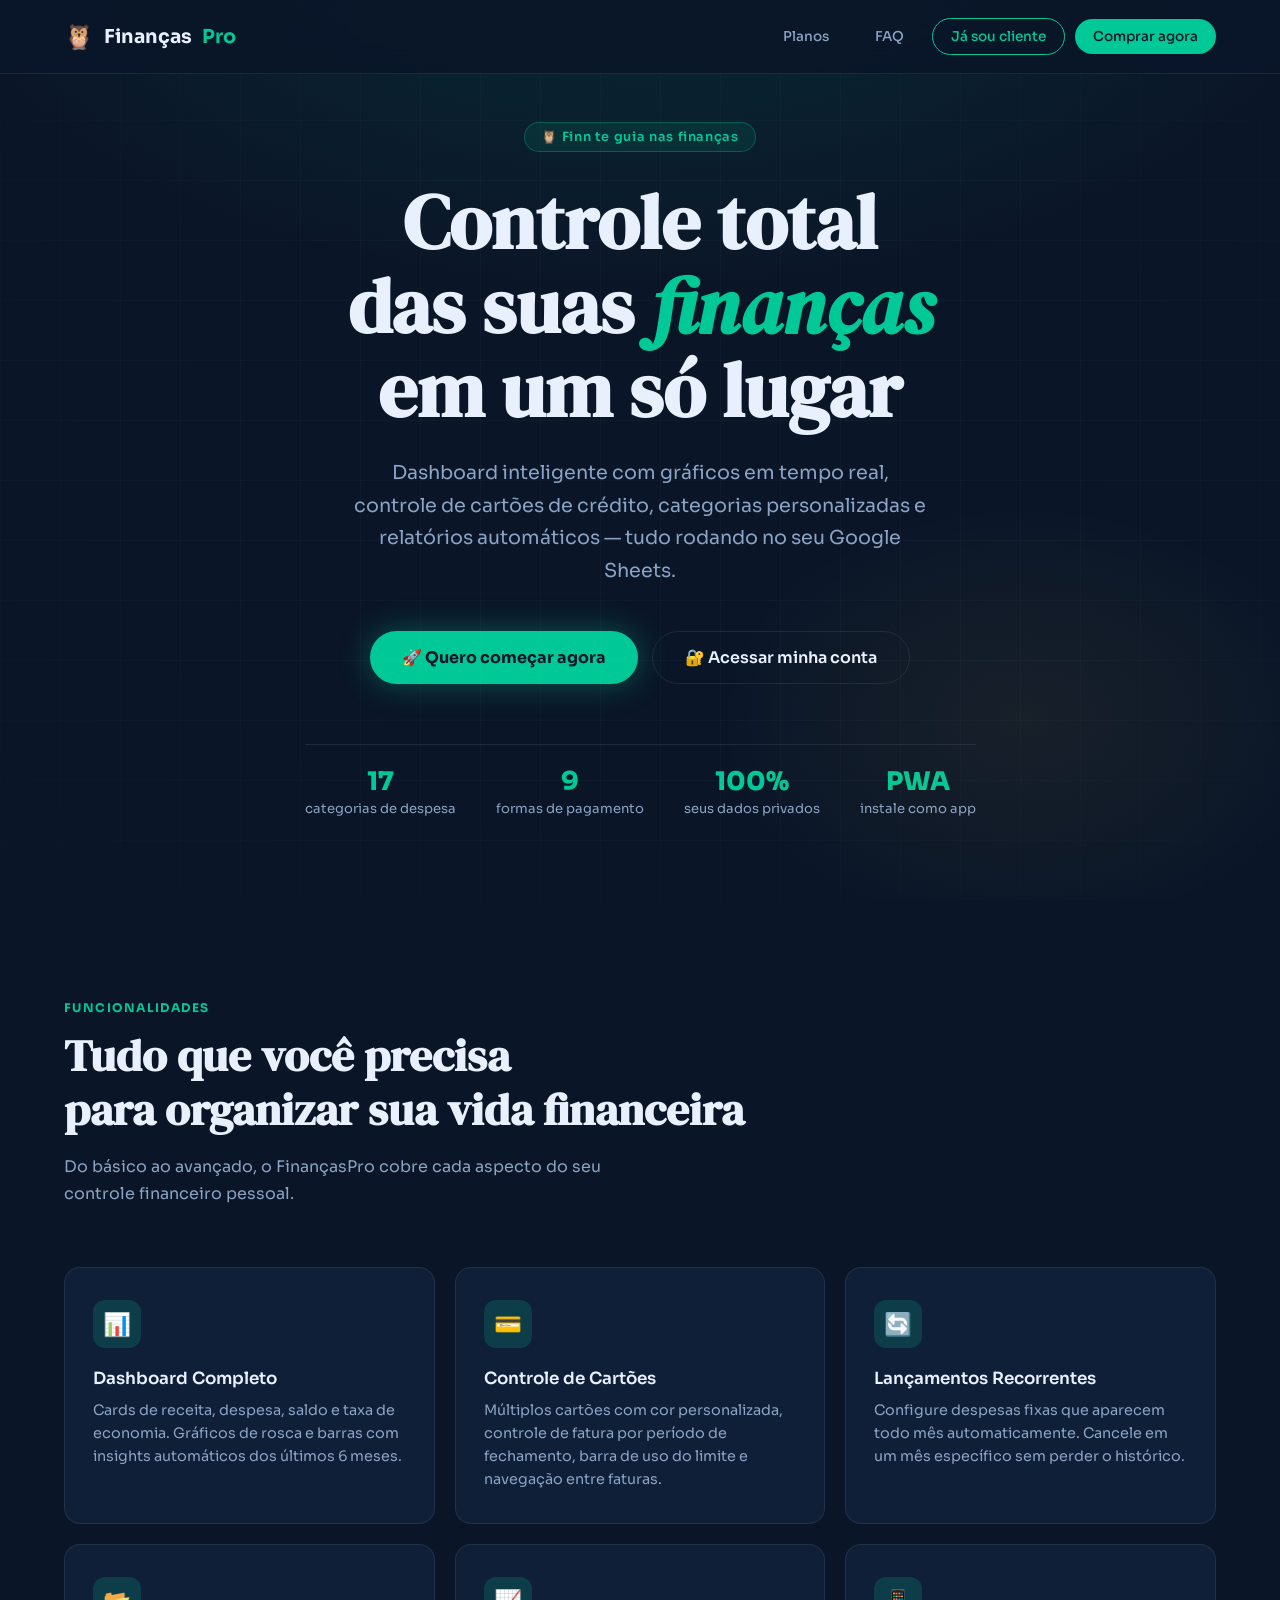
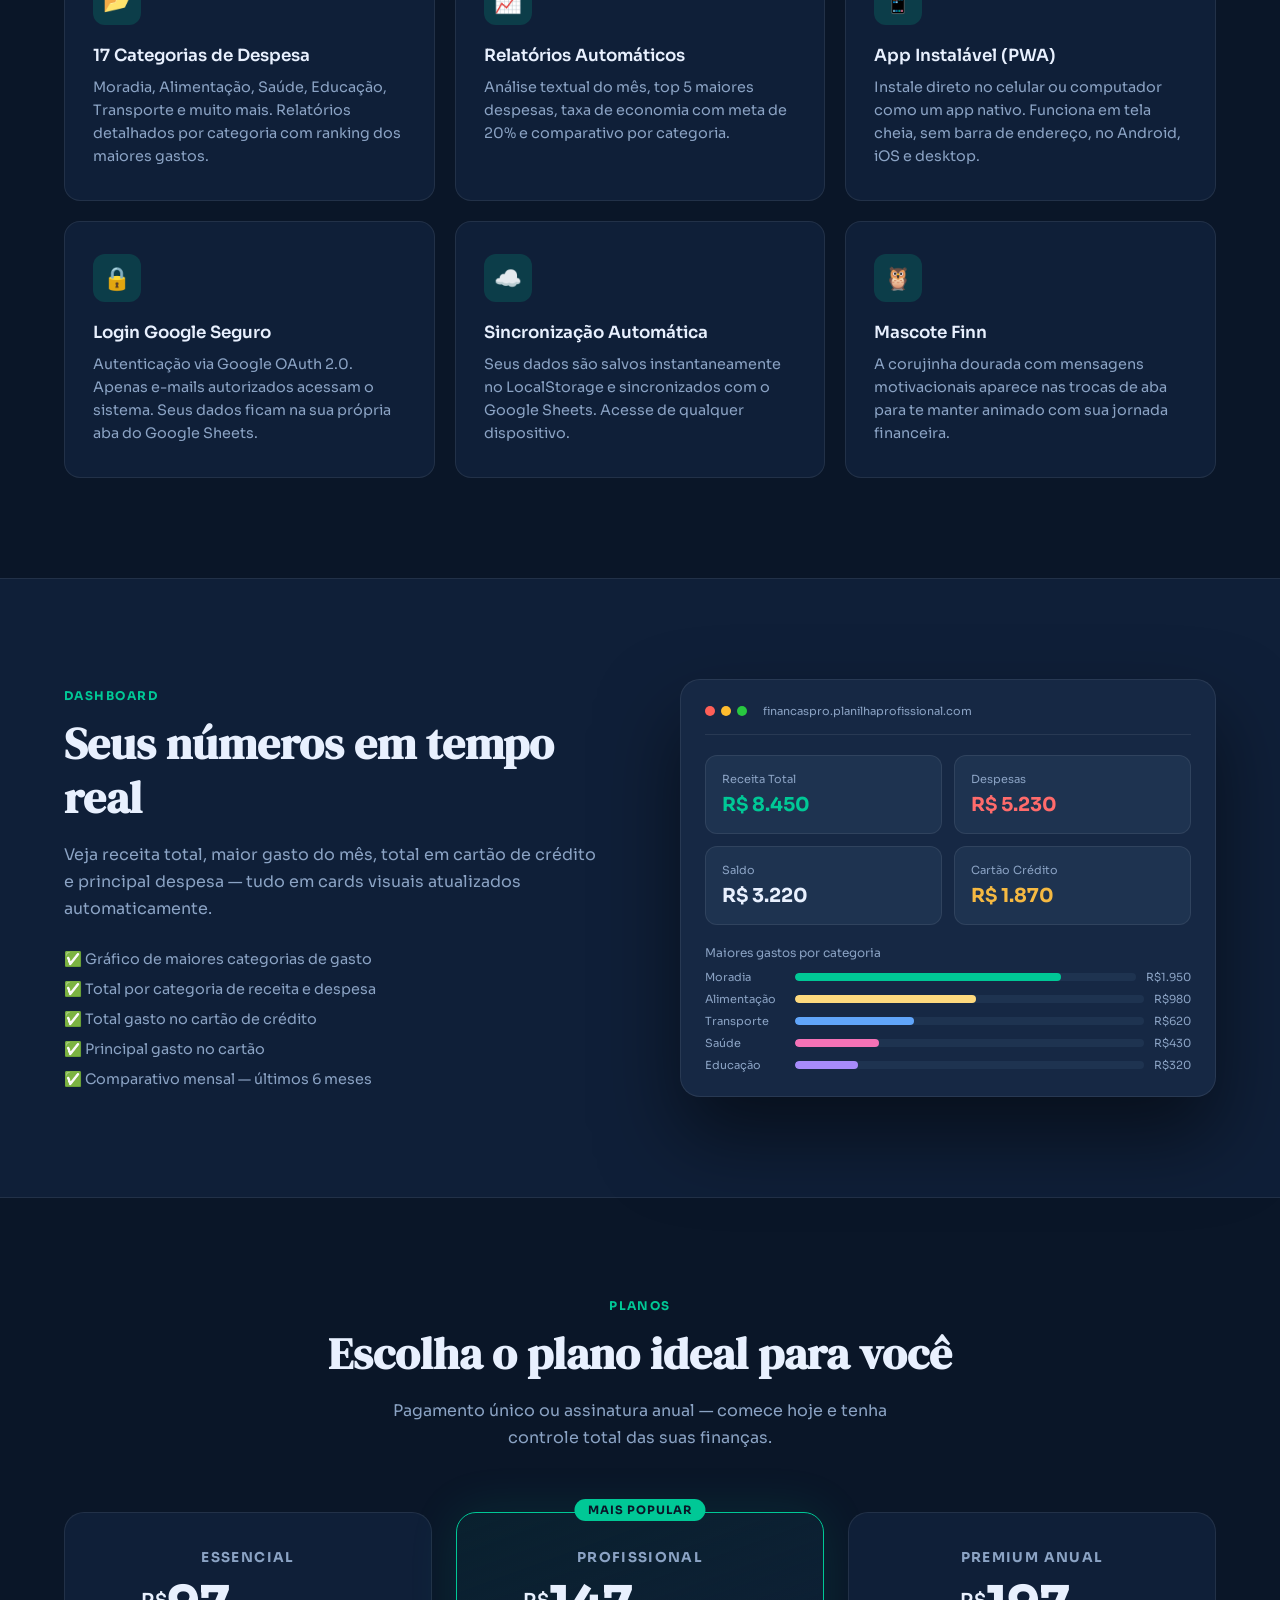
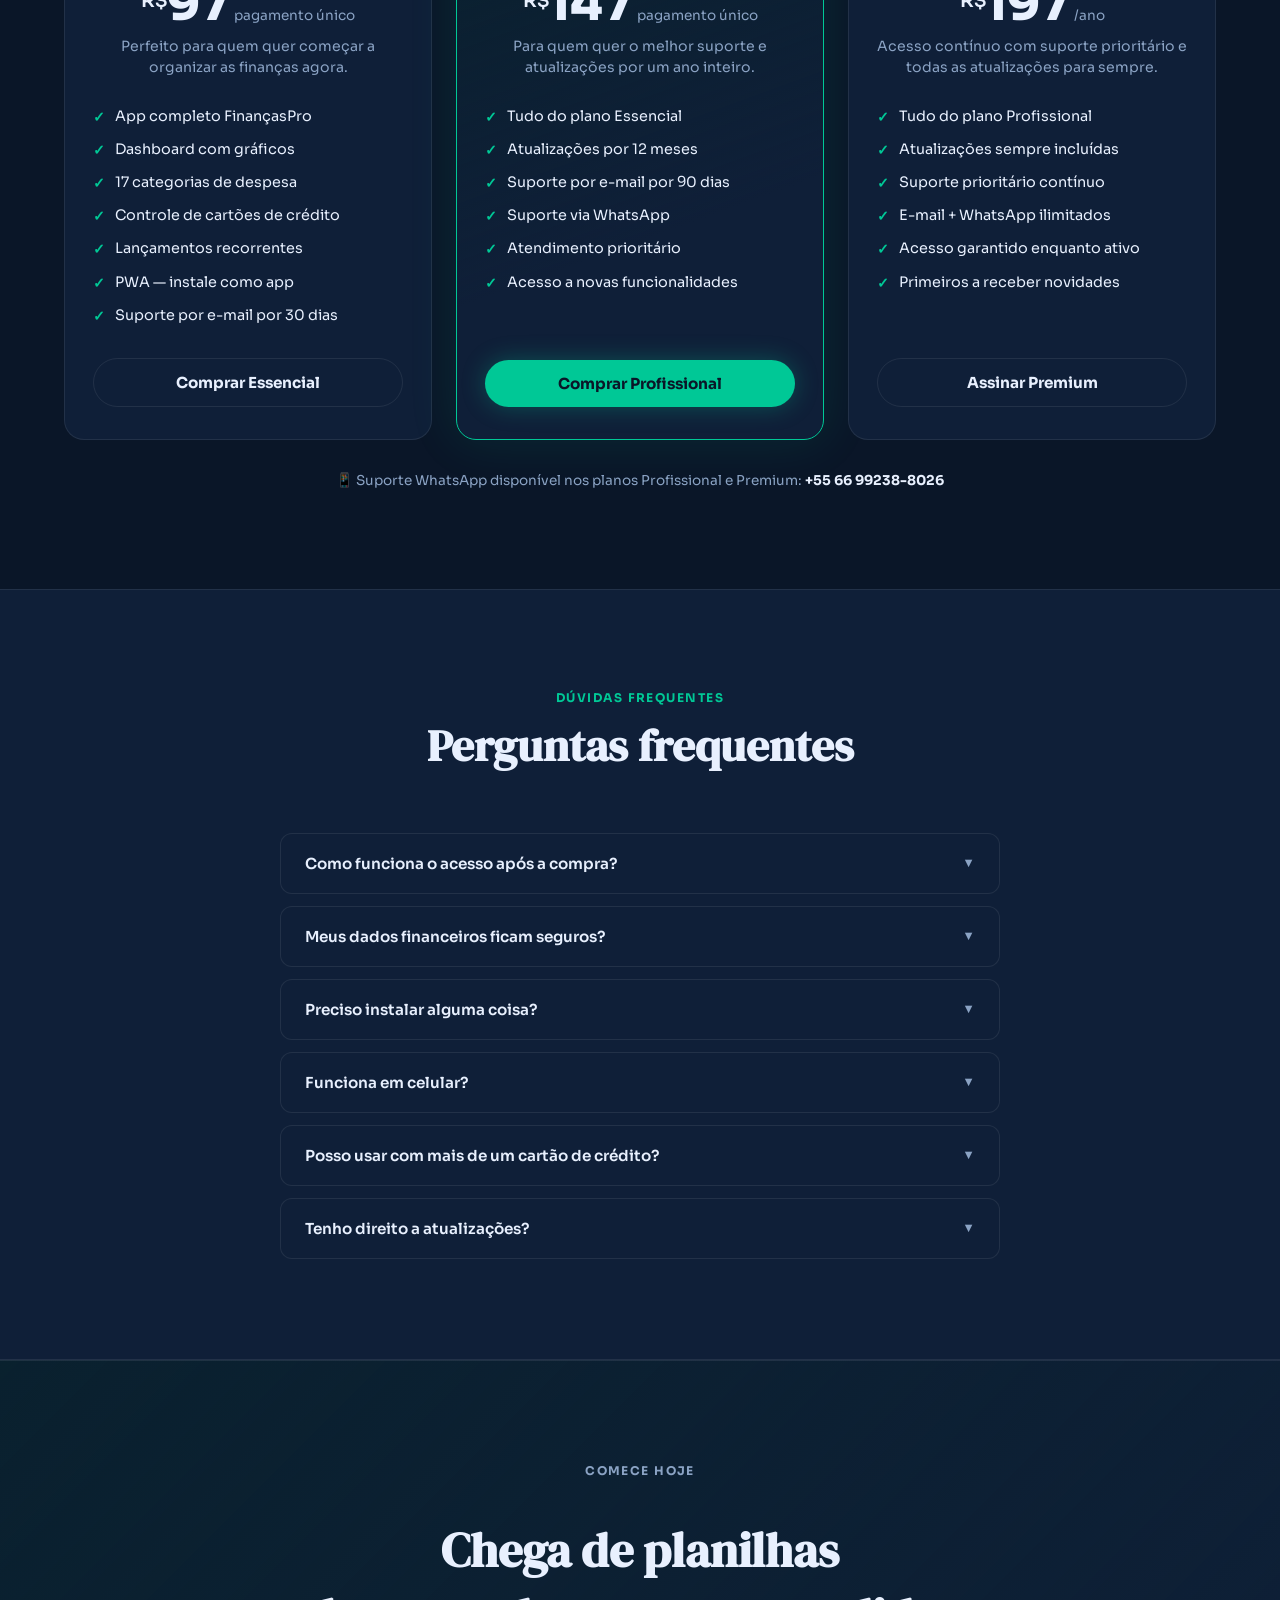
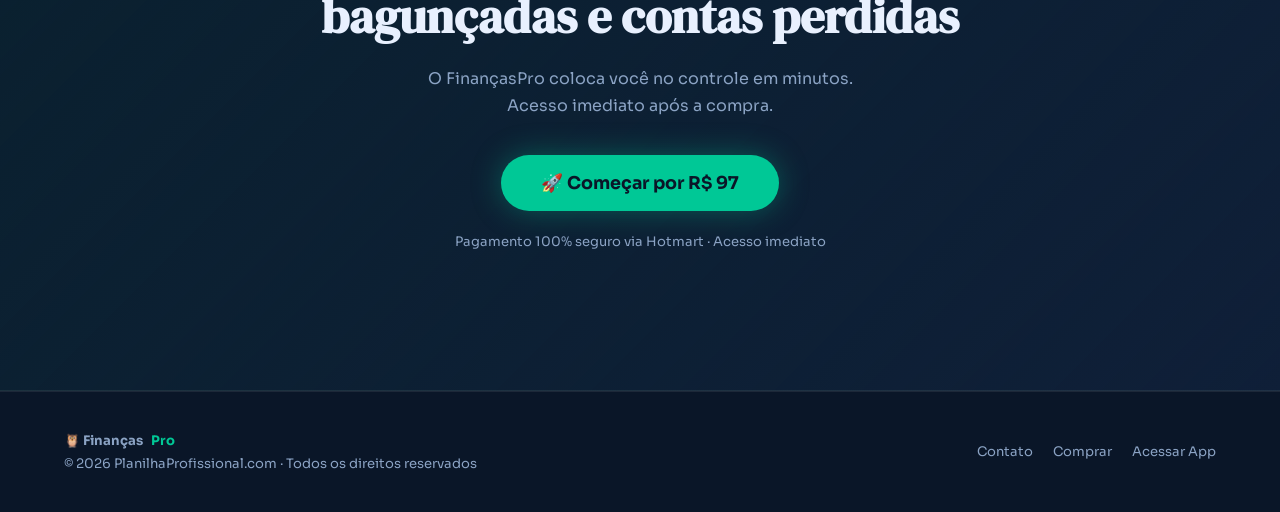
==== index.html @ 2b736cb7 "Add files via upload" ====
<!DOCTYPE html>
<html lang="pt-BR">
<head>
  <meta charset="UTF-8" />
  <meta name="viewport" content="width=device-width, initial-scale=1.0" />
  <title>FinançasPro — Controle Financeiro Inteligente</title>
  <meta name="description" content="Gerencie suas finanças com inteligência. Dashboard completo, gráficos, controle de cartões e relatórios automáticos." />
  <link rel="preconnect" href="https://fonts.googleapis.com" />
  <link href="https://fonts.googleapis.com/css2?family=Sora:wght@300;400;500;600;700;800&family=DM+Serif+Display:ital@0;1&display=swap" rel="stylesheet" />
  <style>
    *, *::before, *::after { box-sizing: border-box; margin: 0; padding: 0; }

    :root {
      --emerald: #00C896;
      --emerald-dark: #00A87E;
      --emerald-glow: rgba(0,200,150,0.18);
      --gold: #F5B942;
      --gold-light: #FDD97E;
      --navy: #0A1628;
      --navy2: #0F1F38;
      --navy3: #162844;
      --slate: #1E3350;
      --text: #E8F0FE;
      --text-muted: #8BA3C4;
      --border: rgba(255,255,255,0.08);
      --radius: 16px;
    }

    html { scroll-behavior: smooth; }

    body {
      font-family: 'Sora', sans-serif;
      background: var(--navy);
      color: var(--text);
      overflow-x: hidden;
    }

    /* ── NAV ── */
    nav {
      position: fixed; top: 0; left: 0; right: 0; z-index: 100;
      display: flex; align-items: center; justify-content: space-between;
      padding: 18px 5%;
      background: rgba(10,22,40,0.85);
      backdrop-filter: blur(12px);
      border-bottom: 1px solid var(--border);
    }
    .nav-logo {
      display: flex; align-items: center; gap: 10px;
      font-weight: 700; font-size: 1.2rem; color: var(--text);
      text-decoration: none;
    }
    .nav-logo .owl { font-size: 1.5rem; }
    .nav-logo span { color: var(--emerald); }
    .nav-links { display: flex; gap: 10px; align-items: center; }
    .nav-links a {
      padding: 9px 18px; border-radius: 50px;
      font-size: 0.85rem; font-weight: 500; text-decoration: none;
      transition: all .2s;
    }
    .nav-link-ghost { color: var(--text-muted); }
    .nav-link-ghost:hover { color: var(--text); }
    .nav-link-outline {
      color: var(--emerald);
      border: 1.5px solid var(--emerald);
    }
    .nav-link-outline:hover { background: var(--emerald-glow); }
    .nav-link-fill {
      background: var(--emerald); color: var(--navy);
      font-weight: 700;
    }
    .nav-link-fill:hover { background: var(--emerald-dark); }

    /* ── HERO ── */
    .hero {
      min-height: 100vh;
      display: flex; flex-direction: column; align-items: center; justify-content: center;
      text-align: center;
      padding: 120px 5% 80px;
      position: relative;
      overflow: hidden;
    }

    .hero-bg {
      position: absolute; inset: 0; pointer-events: none;
      background:
        radial-gradient(ellipse 80% 60% at 50% -10%, rgba(0,200,150,0.12) 0%, transparent 70%),
        radial-gradient(ellipse 40% 40% at 80% 80%, rgba(245,185,66,0.06) 0%, transparent 60%);
    }
    .hero-grid {
      position: absolute; inset: 0; pointer-events: none;
      background-image:
        linear-gradient(rgba(255,255,255,0.025) 1px, transparent 1px),
        linear-gradient(90deg, rgba(255,255,255,0.025) 1px, transparent 1px);
      background-size: 60px 60px;
      mask-image: radial-gradient(ellipse 80% 80% at 50% 50%, black 40%, transparent 100%);
    }

    .hero-badge {
      display: inline-flex; align-items: center; gap: 8px;
      background: rgba(0,200,150,0.1); border: 1px solid rgba(0,200,150,0.3);
      color: var(--emerald); border-radius: 50px;
      padding: 6px 16px; font-size: 0.8rem; font-weight: 600;
      margin-bottom: 28px; letter-spacing: 0.05em;
    }

    .hero h1 {
      font-family: 'DM Serif Display', serif;
      font-size: clamp(2.8rem, 6vw, 5rem);
      line-height: 1.1;
      margin-bottom: 24px;
      position: relative;
    }
    .hero h1 em {
      font-style: italic;
      color: var(--emerald);
    }

    .hero-sub {
      font-size: clamp(1rem, 2vw, 1.2rem);
      color: var(--text-muted);
      max-width: 580px;
      line-height: 1.7;
      margin: 0 auto 44px;
    }

    .hero-ctas {
      display: flex; gap: 14px; flex-wrap: wrap; justify-content: center;
      margin-bottom: 60px;
    }
    .btn-primary {
      display: inline-flex; align-items: center; gap: 8px;
      background: var(--emerald); color: var(--navy);
      font-weight: 700; font-size: 1rem;
      padding: 15px 32px; border-radius: 50px;
      text-decoration: none;
      box-shadow: 0 0 30px rgba(0,200,150,0.35);
      transition: all .25s;
    }
    .btn-primary:hover { background: var(--emerald-dark); transform: translateY(-2px); box-shadow: 0 0 40px rgba(0,200,150,0.5); }
    .btn-secondary {
      display: inline-flex; align-items: center; gap: 8px;
      background: transparent; color: var(--text);
      font-weight: 600; font-size: 1rem;
      padding: 15px 32px; border-radius: 50px;
      border: 1.5px solid var(--border);
      text-decoration: none;
      transition: all .25s;
    }
    .btn-secondary:hover { border-color: rgba(255,255,255,0.25); background: rgba(255,255,255,0.04); }

    .hero-stats {
      display: flex; gap: 40px; flex-wrap: wrap; justify-content: center;
      padding-top: 20px;
      border-top: 1px solid var(--border);
    }
    .hero-stat { text-align: center; }
    .hero-stat strong { display: block; font-size: 1.6rem; font-weight: 800; color: var(--emerald); }
    .hero-stat span { font-size: 0.82rem; color: var(--text-muted); }

    /* ── FEATURES ── */
    section { padding: 100px 5%; }
    .section-label {
      font-size: 0.75rem; font-weight: 700; letter-spacing: 0.12em;
      color: var(--emerald); text-transform: uppercase;
      margin-bottom: 14px;
    }
    .section-title {
      font-family: 'DM Serif Display', serif;
      font-size: clamp(2rem, 4vw, 2.8rem);
      line-height: 1.2;
      margin-bottom: 16px;
    }
    .section-sub {
      color: var(--text-muted);
      font-size: 1rem; line-height: 1.7;
      max-width: 560px;
    }

    .features-grid {
      display: grid;
      grid-template-columns: repeat(auto-fit, minmax(280px, 1fr));
      gap: 20px;
      margin-top: 60px;
    }
    .feature-card {
      background: var(--navy2);
      border: 1px solid var(--border);
      border-radius: var(--radius);
      padding: 32px 28px;
      transition: border-color .25s, transform .25s;
    }
    .feature-card:hover { border-color: rgba(0,200,150,0.3); transform: translateY(-4px); }
    .feature-icon {
      width: 48px; height: 48px;
      background: var(--emerald-glow);
      border-radius: 12px;
      display: flex; align-items: center; justify-content: center;
      font-size: 1.4rem;
      margin-bottom: 20px;
    }
    .feature-card h3 { font-size: 1.05rem; font-weight: 600; margin-bottom: 10px; }
    .feature-card p { color: var(--text-muted); font-size: 0.9rem; line-height: 1.6; }

    /* ── DASHBOARD MOCKUP ── */
    .mockup-section {
      background: var(--navy2);
      border-top: 1px solid var(--border);
      border-bottom: 1px solid var(--border);
    }
    .mockup-inner {
      display: grid; grid-template-columns: 1fr 1fr; gap: 80px;
      align-items: center;
    }
    @media (max-width: 768px) { .mockup-inner { grid-template-columns: 1fr; } }

    .mockup-screen {
      background: var(--navy3);
      border: 1px solid var(--border);
      border-radius: 20px;
      padding: 24px;
      box-shadow: 0 40px 80px rgba(0,0,0,0.5);
    }
    .mockup-topbar {
      display: flex; align-items: center; gap: 6px;
      margin-bottom: 20px; padding-bottom: 16px;
      border-bottom: 1px solid var(--border);
    }
    .mockup-dot { width: 10px; height: 10px; border-radius: 50%; }
    .mockup-cards {
      display: grid; grid-template-columns: 1fr 1fr; gap: 12px;
      margin-bottom: 20px;
    }
    .mockup-card {
      background: var(--slate);
      border-radius: 12px; padding: 16px;
      border: 1px solid var(--border);
    }
    .mockup-card-label { font-size: 0.7rem; color: var(--text-muted); margin-bottom: 6px; }
    .mockup-card-val { font-size: 1.2rem; font-weight: 700; }
    .mockup-card-val.green { color: var(--emerald); }
    .mockup-card-val.red { color: #FF6B6B; }
    .mockup-card-val.gold { color: var(--gold); }

    .mockup-bar-label { font-size: 0.75rem; color: var(--text-muted); margin-bottom: 10px; }
    .mockup-bars { display: flex; flex-direction: column; gap: 8px; }
    .mockup-bar-row { display: flex; align-items: center; gap: 10px; }
    .mockup-bar-name { font-size: 0.7rem; color: var(--text-muted); width: 80px; flex-shrink: 0; }
    .mockup-bar-track {
      flex: 1; height: 8px;
      background: var(--slate);
      border-radius: 50px; overflow: hidden;
    }
    .mockup-bar-fill { height: 100%; border-radius: 50px; background: var(--emerald); }

    /* ── PLANS ── */
    #planos { text-align: center; }
    #planos .section-sub { margin: 0 auto; }

    .plans-grid {
      display: grid;
      grid-template-columns: repeat(auto-fit, minmax(280px, 1fr));
      gap: 24px;
      margin-top: 60px;
      align-items: stretch;
    }
    .plan-card {
      background: var(--navy2);
      border: 1px solid var(--border);
      border-radius: 20px;
      padding: 36px 28px 32px;
      display: flex; flex-direction: column;
      transition: border-color .25s, transform .25s;
      position: relative;
    }
    .plan-card:hover { transform: translateY(-6px); }
    .plan-card.featured {
      border-color: var(--emerald);
      background: linear-gradient(160deg, rgba(0,200,150,0.06) 0%, var(--navy2) 60%);
      box-shadow: 0 0 50px rgba(0,200,150,0.12);
    }
    .plan-badge {
      position: absolute; top: -14px; left: 50%; transform: translateX(-50%);
      background: var(--emerald); color: var(--navy);
      font-size: 0.72rem; font-weight: 700; letter-spacing: 0.08em;
      padding: 4px 14px; border-radius: 50px; text-transform: uppercase;
    }
    .plan-name { font-size: 0.85rem; font-weight: 700; letter-spacing: 0.1em; text-transform: uppercase; color: var(--text-muted); margin-bottom: 14px; }
    .plan-price { margin-bottom: 8px; }
    .plan-price .currency { font-size: 1.2rem; font-weight: 600; vertical-align: top; margin-top: 8px; display: inline-block; }
    .plan-price .amount { font-size: 3rem; font-weight: 800; line-height: 1; }
    .plan-price .period { font-size: 0.85rem; color: var(--text-muted); }
    .plan-desc { color: var(--text-muted); font-size: 0.88rem; margin-bottom: 28px; line-height: 1.5; }
    .plan-features { list-style: none; flex: 1; margin-bottom: 32px; display: flex; flex-direction: column; gap: 12px; }
    .plan-features li { display: flex; align-items: flex-start; gap: 10px; font-size: 0.9rem; line-height: 1.4; }
    .plan-features li::before { content: "✓"; color: var(--emerald); font-weight: 700; flex-shrink: 0; margin-top: 1px; }
    .plan-cta {
      display: block; text-align: center;
      padding: 14px 24px; border-radius: 50px;
      font-weight: 700; font-size: 0.95rem;
      text-decoration: none; transition: all .25s;
    }
    .plan-cta-outline {
      border: 1.5px solid var(--border);
      color: var(--text);
    }
    .plan-cta-outline:hover { border-color: var(--emerald); color: var(--emerald); }
    .plan-cta-fill {
      background: var(--emerald); color: var(--navy);
      box-shadow: 0 0 24px rgba(0,200,150,0.3);
    }
    .plan-cta-fill:hover { background: var(--emerald-dark); transform: translateY(-1px); }

    /* ── FAQ ── */
    .faq-list { max-width: 720px; margin: 60px auto 0; display: flex; flex-direction: column; gap: 12px; }
    .faq-item {
      background: var(--navy2); border: 1px solid var(--border);
      border-radius: 12px; overflow: hidden;
    }
    .faq-q {
      width: 100%; background: none; border: none; color: var(--text);
      font-family: 'Sora', sans-serif; font-size: 0.95rem; font-weight: 600;
      text-align: left; padding: 20px 24px;
      display: flex; justify-content: space-between; align-items: center;
      cursor: pointer; transition: color .2s;
    }
    .faq-q:hover { color: var(--emerald); }
    .faq-q .arrow { transition: transform .25s; font-size: 0.8rem; color: var(--text-muted); }
    .faq-item.open .faq-q .arrow { transform: rotate(180deg); }
    .faq-a {
      max-height: 0; overflow: hidden;
      transition: max-height .3s ease, padding .3s ease;
      color: var(--text-muted); font-size: 0.9rem; line-height: 1.7;
    }
    .faq-item.open .faq-a { max-height: 200px; padding: 0 24px 20px; }

    /* ── CTA FINAL ── */
    .final-cta {
      text-align: center;
      background: linear-gradient(135deg, rgba(0,200,150,0.06) 0%, var(--navy2) 100%);
      border-top: 1px solid var(--border);
      border-bottom: 1px solid var(--border);
    }
    .final-cta h2 {
      font-family: 'DM Serif Display', serif;
      font-size: clamp(2rem, 4vw, 3rem);
      margin-bottom: 16px;
    }
    .final-cta p { color: var(--text-muted); max-width: 480px; margin: 0 auto 36px; line-height: 1.7; }

    /* ── FOOTER ── */
    footer {
      padding: 40px 5%;
      border-top: 1px solid var(--border);
      display: flex; flex-wrap: wrap; gap: 20px;
      align-items: center; justify-content: space-between;
      color: var(--text-muted); font-size: 0.82rem;
    }
    footer a { color: var(--text-muted); text-decoration: none; }
    footer a:hover { color: var(--emerald); }

    /* ── RESPONSIVE ── */
    @media (max-width: 640px) {
      nav { padding: 14px 4%; }
      .nav-links a { padding: 8px 12px; font-size: 0.8rem; }
    }
  </style>
</head>
<body>

<!-- NAV -->
<nav>
  <a class="nav-logo" href="#">
    <span class="owl">🦉</span>
    Finanças<span>Pro</span>
  </a>
  <div class="nav-links">
    <a href="#planos" class="nav-link-ghost">Planos</a>
    <a href="#faq" class="nav-link-ghost">FAQ</a>
    <a href="app.html" class="nav-link-outline">Já sou cliente</a>
    <a href="https://go.hotmart.com/W105603611X" target="_blank" class="nav-link-fill">Comprar agora</a>
  </div>
</nav>

<!-- HERO -->
<section class="hero">
  <div class="hero-bg"></div>
  <div class="hero-grid"></div>

  <div class="hero-badge">🦉 Finn te guia nas finanças</div>

  <h1>
    Controle total<br/>
    das suas <em>finanças</em><br/>
    em um só lugar
  </h1>

  <p class="hero-sub">
    Dashboard inteligente com gráficos em tempo real, controle de cartões de crédito, categorias personalizadas e relatórios automáticos — tudo rodando no seu Google Sheets.
  </p>

  <div class="hero-ctas">
    <a href="https://go.hotmart.com/W105603611X" target="_blank" class="btn-primary">
      🚀 Quero começar agora
    </a>
    <a href="app.html" class="btn-secondary">
      🔐 Acessar minha conta
    </a>
  </div>

  <div class="hero-stats">
    <div class="hero-stat">
      <strong>17</strong>
      <span>categorias de despesa</span>
    </div>
    <div class="hero-stat">
      <strong>9</strong>
      <span>formas de pagamento</span>
    </div>
    <div class="hero-stat">
      <strong>100%</strong>
      <span>seus dados privados</span>
    </div>
    <div class="hero-stat">
      <strong>PWA</strong>
      <span>instale como app</span>
    </div>
  </div>
</section>

<!-- FEATURES -->
<section id="funcionalidades">
  <p class="section-label">Funcionalidades</p>
  <h2 class="section-title">Tudo que você precisa<br/>para organizar sua vida financeira</h2>
  <p class="section-sub">Do básico ao avançado, o FinançasPro cobre cada aspecto do seu controle financeiro pessoal.</p>

  <div class="features-grid">
    <div class="feature-card">
      <div class="feature-icon">📊</div>
      <h3>Dashboard Completo</h3>
      <p>Cards de receita, despesa, saldo e taxa de economia. Gráficos de rosca e barras com insights automáticos dos últimos 6 meses.</p>
    </div>
    <div class="feature-card">
      <div class="feature-icon">💳</div>
      <h3>Controle de Cartões</h3>
      <p>Múltiplos cartões com cor personalizada, controle de fatura por período de fechamento, barra de uso do limite e navegação entre faturas.</p>
    </div>
    <div class="feature-card">
      <div class="feature-icon">🔄</div>
      <h3>Lançamentos Recorrentes</h3>
      <p>Configure despesas fixas que aparecem todo mês automaticamente. Cancele em um mês específico sem perder o histórico.</p>
    </div>
    <div class="feature-card">
      <div class="feature-icon">📂</div>
      <h3>17 Categorias de Despesa</h3>
      <p>Moradia, Alimentação, Saúde, Educação, Transporte e muito mais. Relatórios detalhados por categoria com ranking dos maiores gastos.</p>
    </div>
    <div class="feature-card">
      <div class="feature-icon">📈</div>
      <h3>Relatórios Automáticos</h3>
      <p>Análise textual do mês, top 5 maiores despesas, taxa de economia com meta de 20% e comparativo por categoria.</p>
    </div>
    <div class="feature-card">
      <div class="feature-icon">📱</div>
      <h3>App Instalável (PWA)</h3>
      <p>Instale direto no celular ou computador como um app nativo. Funciona em tela cheia, sem barra de endereço, no Android, iOS e desktop.</p>
    </div>
    <div class="feature-card">
      <div class="feature-icon">🔒</div>
      <h3>Login Google Seguro</h3>
      <p>Autenticação via Google OAuth 2.0. Apenas e-mails autorizados acessam o sistema. Seus dados ficam na sua própria aba do Google Sheets.</p>
    </div>
    <div class="feature-card">
      <div class="feature-icon">☁️</div>
      <h3>Sincronização Automática</h3>
      <p>Seus dados são salvos instantaneamente no LocalStorage e sincronizados com o Google Sheets. Acesse de qualquer dispositivo.</p>
    </div>
    <div class="feature-card">
      <div class="feature-icon">🦉</div>
      <h3>Mascote Finn</h3>
      <p>A corujinha dourada com mensagens motivacionais aparece nas trocas de aba para te manter animado com sua jornada financeira.</p>
    </div>
  </div>
</section>

<!-- MOCKUP DASHBOARD -->
<section class="mockup-section">
  <div class="mockup-inner">
    <div>
      <p class="section-label">Dashboard</p>
      <h2 class="section-title">Seus números em tempo real</h2>
      <p class="section-sub" style="margin-bottom:28px;">Veja receita total, maior gasto do mês, total em cartão de crédito e principal despesa — tudo em cards visuais atualizados automaticamente.</p>
      <ul style="list-style:none;display:flex;flex-direction:column;gap:12px;color:var(--text-muted);font-size:0.9rem;">
        <li>✅ Gráfico de maiores categorias de gasto</li>
        <li>✅ Total por categoria de receita e despesa</li>
        <li>✅ Total gasto no cartão de crédito</li>
        <li>✅ Principal gasto no cartão</li>
        <li>✅ Comparativo mensal — últimos 6 meses</li>
      </ul>
    </div>
    <div class="mockup-screen">
      <div class="mockup-topbar">
        <div class="mockup-dot" style="background:#FF5F57;"></div>
        <div class="mockup-dot" style="background:#FEBC2E;"></div>
        <div class="mockup-dot" style="background:#28C840;"></div>
        <span style="margin-left:10px;font-size:0.7rem;color:var(--text-muted);">financaspro.planilhaprofissional.com</span>
      </div>
      <div class="mockup-cards">
        <div class="mockup-card">
          <div class="mockup-card-label">Receita Total</div>
          <div class="mockup-card-val green">R$ 8.450</div>
        </div>
        <div class="mockup-card">
          <div class="mockup-card-label">Despesas</div>
          <div class="mockup-card-val red">R$ 5.230</div>
        </div>
        <div class="mockup-card">
          <div class="mockup-card-label">Saldo</div>
          <div class="mockup-card-val" style="color:var(--text);">R$ 3.220</div>
        </div>
        <div class="mockup-card">
          <div class="mockup-card-label">Cartão Crédito</div>
          <div class="mockup-card-val gold">R$ 1.870</div>
        </div>
      </div>
      <div class="mockup-bar-label">Maiores gastos por categoria</div>
      <div class="mockup-bars">
        <div class="mockup-bar-row">
          <div class="mockup-bar-name">Moradia</div>
          <div class="mockup-bar-track"><div class="mockup-bar-fill" style="width:78%;"></div></div>
          <span style="font-size:0.7rem;color:var(--text-muted);">R$1.950</span>
        </div>
        <div class="mockup-bar-row">
          <div class="mockup-bar-name">Alimentação</div>
          <div class="mockup-bar-track"><div class="mockup-bar-fill" style="width:52%;background:var(--gold-light);"></div></div>
          <span style="font-size:0.7rem;color:var(--text-muted);">R$980</span>
        </div>
        <div class="mockup-bar-row">
          <div class="mockup-bar-name">Transporte</div>
          <div class="mockup-bar-track"><div class="mockup-bar-fill" style="width:34%;background:#60A5FA;"></div></div>
          <span style="font-size:0.7rem;color:var(--text-muted);">R$620</span>
        </div>
        <div class="mockup-bar-row">
          <div class="mockup-bar-name">Saúde</div>
          <div class="mockup-bar-track"><div class="mockup-bar-fill" style="width:24%;background:#F472B6;"></div></div>
          <span style="font-size:0.7rem;color:var(--text-muted);">R$430</span>
        </div>
        <div class="mockup-bar-row">
          <div class="mockup-bar-name">Educação</div>
          <div class="mockup-bar-track"><div class="mockup-bar-fill" style="width:18%;background:#A78BFA;"></div></div>
          <span style="font-size:0.7rem;color:var(--text-muted);">R$320</span>
        </div>
      </div>
    </div>
  </div>
</section>

<!-- PLANS -->
<section id="planos">
  <p class="section-label">Planos</p>
  <h2 class="section-title">Escolha o plano ideal para você</h2>
  <p class="section-sub">Pagamento único ou assinatura anual — comece hoje e tenha controle total das suas finanças.</p>

  <div class="plans-grid">

    <!-- ESSENCIAL -->
    <div class="plan-card">
      <div class="plan-name">Essencial</div>
      <div class="plan-price">
        <span class="currency">R$</span><span class="amount">97</span>
        <span class="period"> pagamento único</span>
      </div>
      <p class="plan-desc">Perfeito para quem quer começar a organizar as finanças agora.</p>
      <ul class="plan-features">
        <li>App completo FinançasPro</li>
        <li>Dashboard com gráficos</li>
        <li>17 categorias de despesa</li>
        <li>Controle de cartões de crédito</li>
        <li>Lançamentos recorrentes</li>
        <li>PWA — instale como app</li>
        <li>Suporte por e-mail por 30 dias</li>
      </ul>
      <a href="https://go.hotmart.com/W105603611X" target="_blank" class="plan-cta plan-cta-outline">Comprar Essencial</a>
    </div>

    <!-- PROFISSIONAL (featured) -->
    <div class="plan-card featured">
      <div class="plan-badge">Mais popular</div>
      <div class="plan-name">Profissional</div>
      <div class="plan-price">
        <span class="currency">R$</span><span class="amount">147</span>
        <span class="period"> pagamento único</span>
      </div>
      <p class="plan-desc">Para quem quer o melhor suporte e atualizações por um ano inteiro.</p>
      <ul class="plan-features">
        <li>Tudo do plano Essencial</li>
        <li>Atualizações por 12 meses</li>
        <li>Suporte por e-mail por 90 dias</li>
        <li>Suporte via WhatsApp</li>
        <li>Atendimento prioritário</li>
        <li>Acesso a novas funcionalidades</li>
      </ul>
      <a href="https://go.hotmart.com/W105603611X" target="_blank" class="plan-cta plan-cta-fill">Comprar Profissional</a>
    </div>

    <!-- PREMIUM ANUAL -->
    <div class="plan-card">
      <div class="plan-name">Premium Anual</div>
      <div class="plan-price">
        <span class="currency">R$</span><span class="amount">197</span>
        <span class="period">/ano</span>
      </div>
      <p class="plan-desc">Acesso contínuo com suporte prioritário e todas as atualizações para sempre.</p>
      <ul class="plan-features">
        <li>Tudo do plano Profissional</li>
        <li>Atualizações sempre incluídas</li>
        <li>Suporte prioritário contínuo</li>
        <li>E-mail + WhatsApp ilimitados</li>
        <li>Acesso garantido enquanto ativo</li>
        <li>Primeiros a receber novidades</li>
      </ul>
      <a href="https://go.hotmart.com/W105603611X" target="_blank" class="plan-cta plan-cta-outline">Assinar Premium</a>
    </div>

  </div>

  <!-- Whatsapp note -->
  <p style="text-align:center;margin-top:32px;color:var(--text-muted);font-size:0.85rem;">
    📱 Suporte WhatsApp disponível nos planos Profissional e Premium: <strong style="color:var(--text);">+55 66 99238-8026</strong>
  </p>
</section>

<!-- FAQ -->
<section id="faq" style="background:var(--navy2);border-top:1px solid var(--border);border-bottom:1px solid var(--border);">
  <div style="text-align:center;">
    <p class="section-label">Dúvidas Frequentes</p>
    <h2 class="section-title">Perguntas frequentes</h2>
  </div>

  <div class="faq-list">
    <div class="faq-item">
      <button class="faq-q" onclick="toggleFaq(this)">
        Como funciona o acesso após a compra?
        <span class="arrow">▼</span>
      </button>
      <div class="faq-a">
        Após a compra aprovada na Hotmart, seu e-mail é automaticamente cadastrado no sistema via webhook. Você receberá um e-mail com o link de acesso. Basta entrar com sua conta Google e já estará dentro do app.
      </div>
    </div>
    <div class="faq-item">
      <button class="faq-q" onclick="toggleFaq(this)">
        Meus dados financeiros ficam seguros?
        <span class="arrow">▼</span>
      </button>
      <div class="faq-a">
        Sim. Cada usuário tem uma aba exclusiva no Google Sheets. Nenhum outro usuário acessa seus dados. A autenticação é feita via Google OAuth 2.0, sem senhas para gerenciar.
      </div>
    </div>
    <div class="faq-item">
      <button class="faq-q" onclick="toggleFaq(this)">
        Preciso instalar alguma coisa?
        <span class="arrow">▼</span>
      </button>
      <div class="faq-a">
        Não. O FinançasPro roda direto no navegador. Se quiser, você pode instalá-lo como PWA no celular ou computador para ter a experiência de um app nativo, mas não é obrigatório.
      </div>
    </div>
    <div class="faq-item">
      <button class="faq-q" onclick="toggleFaq(this)">
        Funciona em celular?
        <span class="arrow">▼</span>
      </button>
      <div class="faq-a">
        Sim, o FinançasPro é totalmente responsivo e funciona em Android, iOS e computadores. Você pode instalar como app na tela inicial do seu celular para acesso rápido.
      </div>
    </div>
    <div class="faq-item">
      <button class="faq-q" onclick="toggleFaq(this)">
        Posso usar com mais de um cartão de crédito?
        <span class="arrow">▼</span>
      </button>
      <div class="faq-a">
        Sim! O FinançasPro suporta múltiplos cartões de crédito, cada um com cor personalizada, controle de fatura por período (fechamento + vencimento) e navegação entre faturas anteriores.
      </div>
    </div>
    <div class="faq-item">
      <button class="faq-q" onclick="toggleFaq(this)">
        Tenho direito a atualizações?
        <span class="arrow">▼</span>
      </button>
      <div class="faq-a">
        O plano Essencial não inclui atualizações automáticas. O plano Profissional inclui atualizações por 12 meses. O plano Premium Anual inclui todas as atualizações enquanto a assinatura estiver ativa.
      </div>
    </div>
  </div>
</section>

<!-- FINAL CTA -->
<section class="final-cta">
  <p class="section-label">Comece hoje</p>
  <h2>Chega de planilhas<br/>bagunçadas e contas perdidas</h2>
  <p>O FinançasPro coloca você no controle em minutos. Acesso imediato após a compra.</p>
  <a href="https://go.hotmart.com/W105603611X" target="_blank" class="btn-primary" style="font-size:1.1rem;padding:17px 40px;">
    🚀 Começar por R$ 97
  </a>
  <p style="margin-top:20px;color:var(--text-muted);font-size:0.82rem;">Pagamento 100% seguro via Hotmart · Acesso imediato</p>
</section>

<!-- FOOTER -->
<footer>
  <div>
    <div style="display:flex;align-items:center;gap:8px;font-weight:700;margin-bottom:6px;">
      🦉 Finanças<span style="color:var(--emerald);">Pro</span>
    </div>
    <span>© 2026 PlanilhaProfissional.com · Todos os direitos reservados</span>
  </div>
  <div style="display:flex;gap:20px;flex-wrap:wrap;">
    <a href="mailto:contato@planilhaprofissional.com">Contato</a>
    <a href="https://go.hotmart.com/W105603611X" target="_blank">Comprar</a>
    <a href="app.html">Acessar App</a>
  </div>
</footer>

<script>
  function toggleFaq(btn) {
    const item = btn.closest('.faq-item');
    const isOpen = item.classList.contains('open');
    document.querySelectorAll('.faq-item.open').forEach(i => i.classList.remove('open'));
    if (!isOpen) item.classList.add('open');
  }
</script>
</body>
</html>
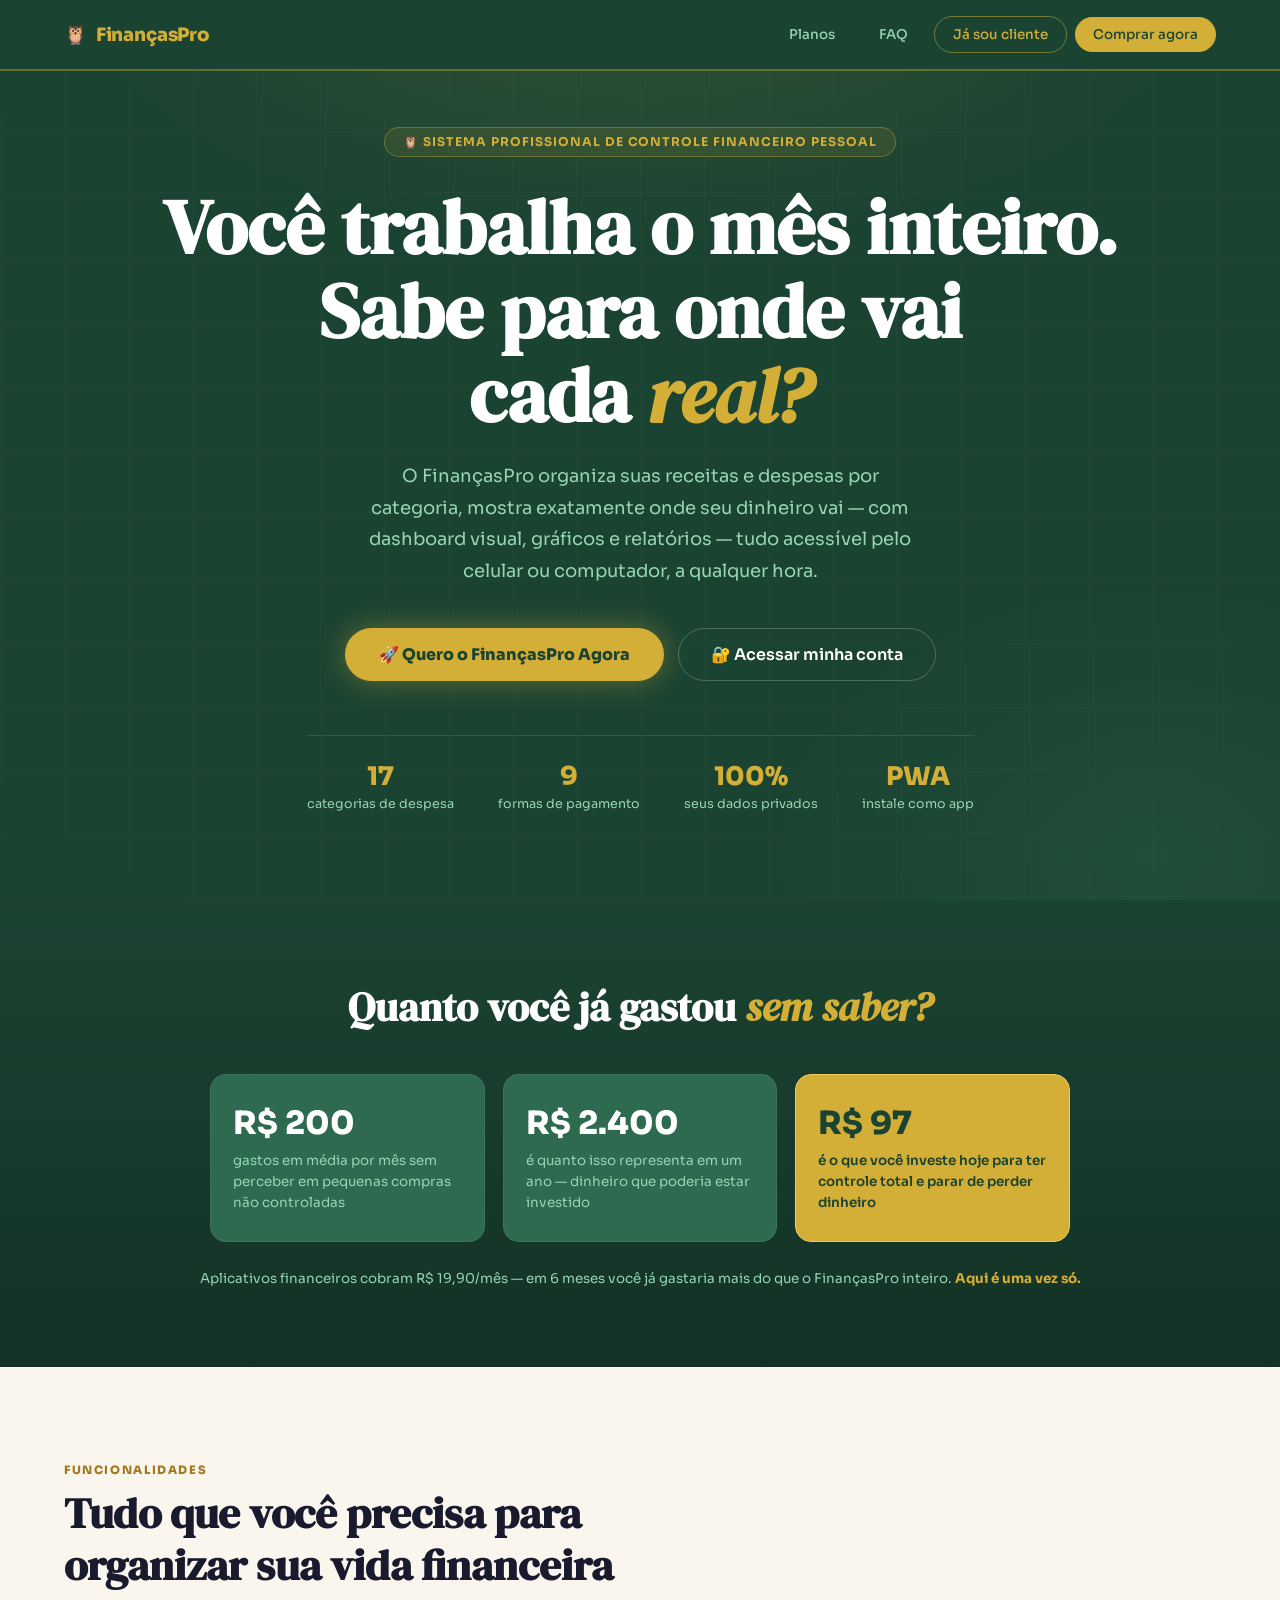
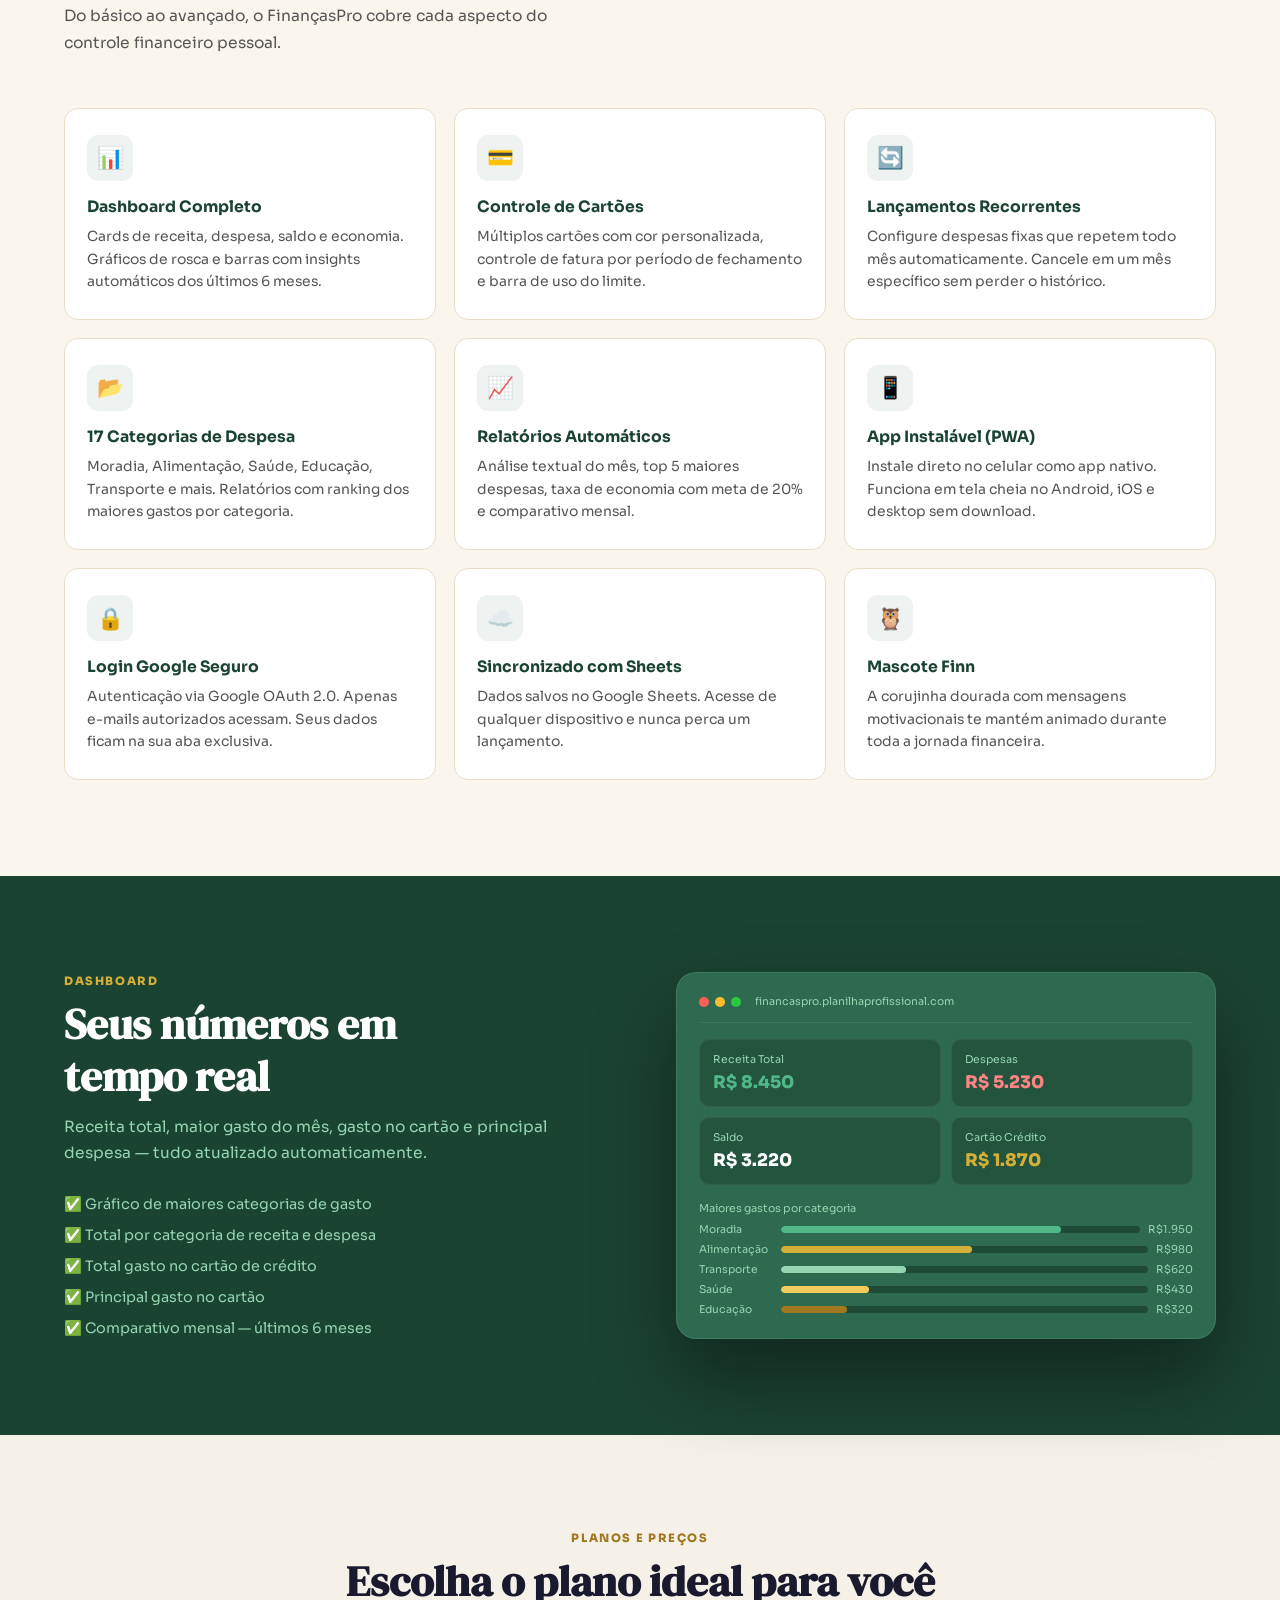
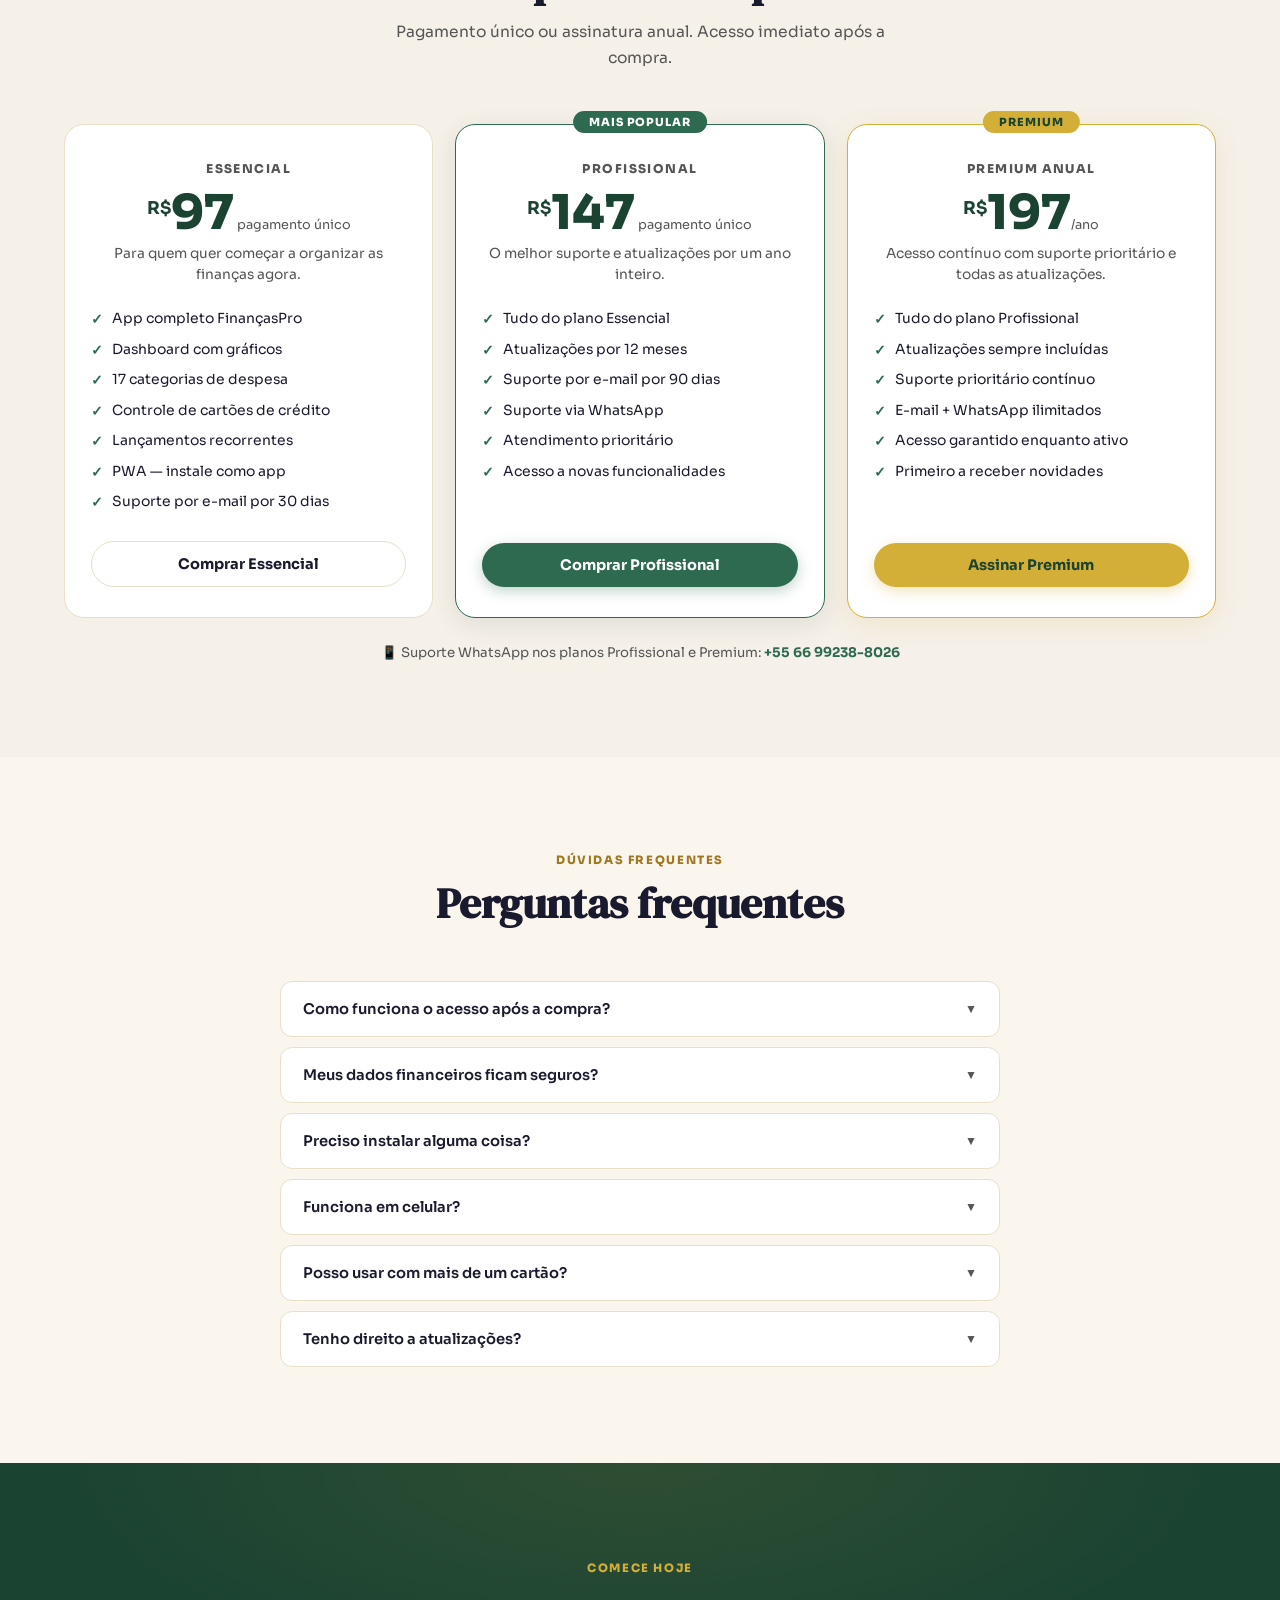
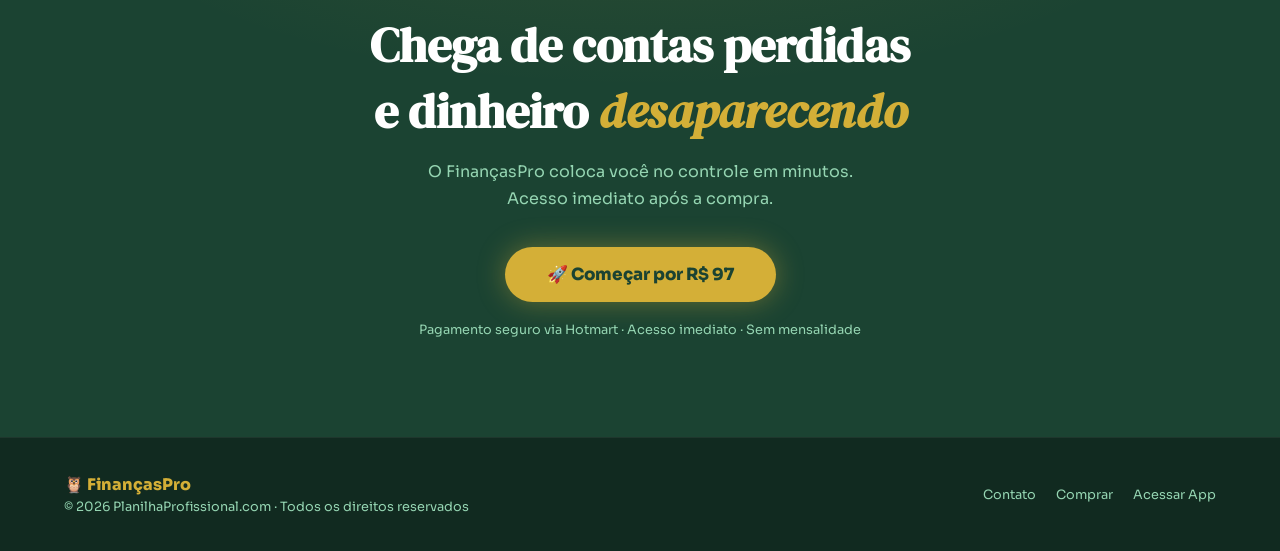
==== commit 44d91303: "Add files via upload" ====
--- a/index.html
+++ b/index.html
@@ -4,364 +4,337 @@
   <meta charset="UTF-8" />
   <meta name="viewport" content="width=device-width, initial-scale=1.0" />
   <title>FinançasPro — Controle Financeiro Inteligente</title>
-  <meta name="description" content="Gerencie suas finanças com inteligência. Dashboard completo, gráficos, controle de cartões e relatórios automáticos." />
+  <meta name="description" content="Sistema profissional de controle financeiro pessoal. Dashboard completo, gráficos, controle de cartões e relatórios automáticos." />
+  <link rel="icon" href="data:image/svg+xml,<svg xmlns='http://www.w3.org/2000/svg' viewBox='0 0 100 100'><text y='.9em' font-size='90'>🦉</text></svg>" />
   <link rel="preconnect" href="https://fonts.googleapis.com" />
   <link href="https://fonts.googleapis.com/css2?family=Sora:wght@300;400;500;600;700;800&family=DM+Serif+Display:ital@0;1&display=swap" rel="stylesheet" />
   <style>
     *, *::before, *::after { box-sizing: border-box; margin: 0; padding: 0; }
 
     :root {
-      --emerald: #00C896;
-      --emerald-dark: #00A87E;
-      --emerald-glow: rgba(0,200,150,0.18);
-      --gold: #F5B942;
-      --gold-light: #FDD97E;
-      --navy: #0A1628;
-      --navy2: #0F1F38;
-      --navy3: #162844;
-      --slate: #1E3350;
-      --text: #E8F0FE;
-      --text-muted: #8BA3C4;
-      --border: rgba(255,255,255,0.08);
-      --radius: 16px;
+      --verde-escuro:   #1B4332;
+      --verde-medio:    #2D6A4F;
+      --verde-claro:    #52B788;
+      --verde-accent:   #95D5B2;
+      --dourado:        #D4AF37;
+      --dourado-claro:  #F0CB5E;
+      --dourado-escuro: #A07820;
+      --bege:           #F5F0E8;
+      --bege-claro:     #FAF6EE;
+      --bege-escuro:    #E8DFC8;
+      --texto-escuro:   #1A1A2E;
+      --texto-medio:    #555555;
+      --vermelho:       #C0392B;
+      --verde-positivo: #1B7A3E;
+      --radius: 14px;
     }
 
     html { scroll-behavior: smooth; }
-
     body {
       font-family: 'Sora', sans-serif;
-      background: var(--navy);
-      color: var(--text);
+      background: var(--bege-claro);
+      color: var(--texto-escuro);
       overflow-x: hidden;
     }
 
-    /* ── NAV ── */
+    /* ──────────────────── NAV ──────────────────── */
     nav {
       position: fixed; top: 0; left: 0; right: 0; z-index: 100;
       display: flex; align-items: center; justify-content: space-between;
-      padding: 18px 5%;
-      background: rgba(10,22,40,0.85);
-      backdrop-filter: blur(12px);
-      border-bottom: 1px solid var(--border);
+      padding: 16px 5%;
+      background: var(--verde-escuro);
+      border-bottom: 2px solid rgba(212,175,55,0.4);
     }
     .nav-logo {
-      display: flex; align-items: center; gap: 10px;
-      font-weight: 700; font-size: 1.2rem; color: var(--text);
-      text-decoration: none;
-    }
-    .nav-logo .owl { font-size: 1.5rem; }
-    .nav-logo span { color: var(--emerald); }
-    .nav-links { display: flex; gap: 10px; align-items: center; }
+      display: flex; align-items: center; gap: 9px;
+      font-weight: 800; font-size: 1.15rem; color: #fff;
+      text-decoration: none; letter-spacing: -0.01em;
+    }
+    .nav-logo span { color: var(--dourado); }
+    .nav-links { display: flex; gap: 8px; align-items: center; }
     .nav-links a {
       padding: 9px 18px; border-radius: 50px;
-      font-size: 0.85rem; font-weight: 500; text-decoration: none;
+      font-size: 0.84rem; font-weight: 500; text-decoration: none;
       transition: all .2s;
     }
-    .nav-link-ghost { color: var(--text-muted); }
-    .nav-link-ghost:hover { color: var(--text); }
-    .nav-link-outline {
-      color: var(--emerald);
-      border: 1.5px solid var(--emerald);
-    }
-    .nav-link-outline:hover { background: var(--emerald-glow); }
-    .nav-link-fill {
-      background: var(--emerald); color: var(--navy);
-      font-weight: 700;
-    }
-    .nav-link-fill:hover { background: var(--emerald-dark); }
-
-    /* ── HERO ── */
+    .nav-ghost { color: var(--verde-accent); }
+    .nav-ghost:hover { color: #fff; }
+    .nav-outline { color: var(--dourado); border: 1.5px solid rgba(212,175,55,0.5); }
+    .nav-outline:hover { background: rgba(212,175,55,0.1); border-color: var(--dourado); }
+    .nav-fill { background: var(--dourado); color: var(--verde-escuro); font-weight: 700; }
+    .nav-fill:hover { background: var(--dourado-claro); }
+
+    /* ──────────────────── HERO ──────────────────── */
     .hero {
       min-height: 100vh;
+      background: var(--verde-escuro);
       display: flex; flex-direction: column; align-items: center; justify-content: center;
-      text-align: center;
-      padding: 120px 5% 80px;
-      position: relative;
-      overflow: hidden;
-    }
-
-    .hero-bg {
+      text-align: center; padding: 120px 5% 80px;
+      position: relative; overflow: hidden;
+    }
+    .hero::before {
+      content: '';
       position: absolute; inset: 0; pointer-events: none;
       background:
-        radial-gradient(ellipse 80% 60% at 50% -10%, rgba(0,200,150,0.12) 0%, transparent 70%),
-        radial-gradient(ellipse 40% 40% at 80% 80%, rgba(245,185,66,0.06) 0%, transparent 60%);
+        radial-gradient(ellipse 70% 50% at 50% -5%, rgba(212,175,55,0.13) 0%, transparent 65%),
+        radial-gradient(ellipse 50% 50% at 90% 95%, rgba(82,183,136,0.09) 0%, transparent 60%);
     }
     .hero-grid {
       position: absolute; inset: 0; pointer-events: none;
       background-image:
         linear-gradient(rgba(255,255,255,0.025) 1px, transparent 1px),
         linear-gradient(90deg, rgba(255,255,255,0.025) 1px, transparent 1px);
-      background-size: 60px 60px;
-      mask-image: radial-gradient(ellipse 80% 80% at 50% 50%, black 40%, transparent 100%);
-    }
-
+      background-size: 64px 64px;
+      mask-image: radial-gradient(ellipse 85% 80% at 50% 50%, black 40%, transparent 100%);
+    }
     .hero-badge {
+      position: relative;
       display: inline-flex; align-items: center; gap: 8px;
-      background: rgba(0,200,150,0.1); border: 1px solid rgba(0,200,150,0.3);
-      color: var(--emerald); border-radius: 50px;
-      padding: 6px 16px; font-size: 0.8rem; font-weight: 600;
-      margin-bottom: 28px; letter-spacing: 0.05em;
-    }
-
+      background: rgba(212,175,55,0.1); border: 1px solid rgba(212,175,55,0.35);
+      color: var(--dourado); border-radius: 50px;
+      padding: 6px 18px; font-size: 0.76rem; font-weight: 700;
+      margin-bottom: 28px; letter-spacing: 0.08em; text-transform: uppercase;
+    }
     .hero h1 {
+      position: relative;
       font-family: 'DM Serif Display', serif;
-      font-size: clamp(2.8rem, 6vw, 5rem);
-      line-height: 1.1;
-      margin-bottom: 24px;
-      position: relative;
-    }
-    .hero h1 em {
-      font-style: italic;
-      color: var(--emerald);
-    }
-
+      font-size: clamp(2.6rem, 6vw, 4.8rem);
+      line-height: 1.1; margin-bottom: 22px; color: #fff;
+    }
+    .hero h1 em { font-style: italic; color: var(--dourado); }
     .hero-sub {
-      font-size: clamp(1rem, 2vw, 1.2rem);
-      color: var(--text-muted);
-      max-width: 580px;
-      line-height: 1.7;
-      margin: 0 auto 44px;
-    }
-
+      position: relative;
+      font-size: clamp(0.97rem, 2vw, 1.13rem);
+      color: var(--verde-accent);
+      max-width: 560px; line-height: 1.75;
+      margin: 0 auto 42px;
+    }
     .hero-ctas {
+      position: relative;
       display: flex; gap: 14px; flex-wrap: wrap; justify-content: center;
-      margin-bottom: 60px;
+      margin-bottom: 54px;
     }
     .btn-primary {
       display: inline-flex; align-items: center; gap: 8px;
-      background: var(--emerald); color: var(--navy);
-      font-weight: 700; font-size: 1rem;
-      padding: 15px 32px; border-radius: 50px;
-      text-decoration: none;
-      box-shadow: 0 0 30px rgba(0,200,150,0.35);
+      background: var(--dourado); color: var(--verde-escuro);
+      font-weight: 800; font-size: 1rem; font-family: 'Sora', sans-serif;
+      padding: 15px 34px; border-radius: 50px; text-decoration: none;
+      box-shadow: 0 0 28px rgba(212,175,55,0.4);
       transition: all .25s;
     }
-    .btn-primary:hover { background: var(--emerald-dark); transform: translateY(-2px); box-shadow: 0 0 40px rgba(0,200,150,0.5); }
+    .btn-primary:hover { background: var(--dourado-claro); transform: translateY(-2px); box-shadow: 0 0 42px rgba(212,175,55,0.55); }
     .btn-secondary {
       display: inline-flex; align-items: center; gap: 8px;
-      background: transparent; color: var(--text);
-      font-weight: 600; font-size: 1rem;
+      background: transparent; color: #fff; font-weight: 600; font-size: 1rem;
       padding: 15px 32px; border-radius: 50px;
-      border: 1.5px solid var(--border);
-      text-decoration: none;
-      transition: all .25s;
-    }
-    .btn-secondary:hover { border-color: rgba(255,255,255,0.25); background: rgba(255,255,255,0.04); }
-
+      border: 1.5px solid rgba(255,255,255,0.22); text-decoration: none; transition: all .25s;
+    }
+    .btn-secondary:hover { border-color: rgba(255,255,255,0.5); background: rgba(255,255,255,0.07); }
     .hero-stats {
-      display: flex; gap: 40px; flex-wrap: wrap; justify-content: center;
-      padding-top: 20px;
-      border-top: 1px solid var(--border);
+      position: relative;
+      display: flex; gap: 44px; flex-wrap: wrap; justify-content: center;
+      padding-top: 24px; border-top: 1px solid rgba(255,255,255,0.1);
     }
     .hero-stat { text-align: center; }
-    .hero-stat strong { display: block; font-size: 1.6rem; font-weight: 800; color: var(--emerald); }
-    .hero-stat span { font-size: 0.82rem; color: var(--text-muted); }
-
-    /* ── FEATURES ── */
-    section { padding: 100px 5%; }
+    .hero-stat strong { display: block; font-size: 1.6rem; font-weight: 800; color: var(--dourado); }
+    .hero-stat span { font-size: 0.79rem; color: var(--verde-accent); }
+
+    /* ──────────────────── SECTION PAIN ──────────────────── */
+    .pain-section {
+      background: linear-gradient(180deg, var(--verde-escuro) 0%, #133226 100%);
+      padding: 80px 5%;
+    }
+    .pain-title {
+      font-family: 'DM Serif Display', serif;
+      font-size: clamp(1.7rem, 3.5vw, 2.5rem);
+      color: #fff; text-align: center; margin-bottom: 40px;
+    }
+    .pain-title em { font-style: italic; color: var(--dourado); }
+    .pain-grid {
+      display: grid; grid-template-columns: repeat(auto-fit, minmax(220px, 1fr));
+      gap: 18px; max-width: 860px; margin: 0 auto 28px;
+    }
+    .pain-card {
+      background: var(--verde-medio);
+      border-radius: 16px; padding: 28px 22px;
+      border: 1px solid rgba(255,255,255,0.07);
+    }
+    .pain-card.highlight {
+      background: var(--dourado); border-color: var(--dourado-claro);
+    }
+    .pain-card .pain-val { font-size: 2rem; font-weight: 800; color: #fff; margin-bottom: 8px; }
+    .pain-card.highlight .pain-val { color: var(--verde-escuro); }
+    .pain-card .pain-desc { font-size: 0.84rem; color: var(--verde-accent); line-height: 1.55; }
+    .pain-card.highlight .pain-desc { color: var(--verde-escuro); font-weight: 600; }
+    .pain-note { text-align: center; color: var(--verde-accent); font-size: 0.84rem; }
+    .pain-note a { color: var(--dourado); font-weight: 700; text-decoration: none; }
+    .pain-note a:hover { color: var(--dourado-claro); }
+
+    /* ──────────────────── FEATURES ──────────────────── */
+    #funcionalidades { background: var(--bege-claro); padding: 96px 5%; }
     .section-label {
-      font-size: 0.75rem; font-weight: 700; letter-spacing: 0.12em;
-      color: var(--emerald); text-transform: uppercase;
-      margin-bottom: 14px;
-    }
+      font-size: 0.72rem; font-weight: 800; letter-spacing: 0.14em;
+      color: var(--dourado-escuro); text-transform: uppercase; margin-bottom: 10px;
+    }
+    .section-label.light { color: var(--dourado); }
     .section-title {
       font-family: 'DM Serif Display', serif;
-      font-size: clamp(2rem, 4vw, 2.8rem);
-      line-height: 1.2;
-      margin-bottom: 16px;
-    }
-    .section-sub {
-      color: var(--text-muted);
-      font-size: 1rem; line-height: 1.7;
-      max-width: 560px;
-    }
+      font-size: clamp(1.9rem, 4vw, 2.7rem); line-height: 1.2;
+      margin-bottom: 12px; color: var(--texto-escuro);
+    }
+    .section-title.light { color: #fff; }
+    .section-sub { color: var(--texto-medio); font-size: 0.97rem; line-height: 1.7; max-width: 540px; }
+    .section-sub.light { color: var(--verde-accent); }
 
     .features-grid {
-      display: grid;
-      grid-template-columns: repeat(auto-fit, minmax(280px, 1fr));
-      gap: 20px;
-      margin-top: 60px;
+      display: grid; grid-template-columns: repeat(auto-fit, minmax(275px, 1fr));
+      gap: 18px; margin-top: 52px;
     }
     .feature-card {
-      background: var(--navy2);
-      border: 1px solid var(--border);
-      border-radius: var(--radius);
-      padding: 32px 28px;
-      transition: border-color .25s, transform .25s;
-    }
-    .feature-card:hover { border-color: rgba(0,200,150,0.3); transform: translateY(-4px); }
+      background: #fff; border: 1px solid var(--bege-escuro);
+      border-radius: var(--radius); padding: 26px 22px;
+      transition: border-color .25s, transform .25s, box-shadow .25s;
+    }
+    .feature-card:hover {
+      border-color: var(--verde-claro); transform: translateY(-4px);
+      box-shadow: 0 12px 32px rgba(27,67,50,0.1);
+    }
     .feature-icon {
-      width: 48px; height: 48px;
-      background: var(--emerald-glow);
-      border-radius: 12px;
+      width: 46px; height: 46px;
+      background: rgba(45,106,79,0.08); border-radius: 11px;
       display: flex; align-items: center; justify-content: center;
-      font-size: 1.4rem;
-      margin-bottom: 20px;
-    }
-    .feature-card h3 { font-size: 1.05rem; font-weight: 600; margin-bottom: 10px; }
-    .feature-card p { color: var(--text-muted); font-size: 0.9rem; line-height: 1.6; }
-
-    /* ── DASHBOARD MOCKUP ── */
-    .mockup-section {
-      background: var(--navy2);
-      border-top: 1px solid var(--border);
-      border-bottom: 1px solid var(--border);
-    }
-    .mockup-inner {
-      display: grid; grid-template-columns: 1fr 1fr; gap: 80px;
-      align-items: center;
-    }
-    @media (max-width: 768px) { .mockup-inner { grid-template-columns: 1fr; } }
-
+      font-size: 1.35rem; margin-bottom: 16px;
+    }
+    .feature-card h3 { font-size: 0.98rem; font-weight: 700; margin-bottom: 8px; color: var(--verde-escuro); }
+    .feature-card p { color: var(--texto-medio); font-size: 0.87rem; line-height: 1.63; }
+
+    /* ──────────────────── MOCKUP ──────────────────── */
+    .mockup-section { background: var(--verde-escuro); padding: 96px 5%; }
+    .mockup-inner { display: grid; grid-template-columns: 1fr 1fr; gap: 72px; align-items: center; }
+    @media(max-width:768px){ .mockup-inner{ grid-template-columns:1fr; } }
     .mockup-screen {
-      background: var(--navy3);
-      border: 1px solid var(--border);
-      border-radius: 20px;
-      padding: 24px;
-      box-shadow: 0 40px 80px rgba(0,0,0,0.5);
+      background: var(--verde-medio); border: 1px solid rgba(255,255,255,0.1);
+      border-radius: 20px; padding: 22px;
+      box-shadow: 0 40px 80px rgba(0,0,0,0.4);
     }
     .mockup-topbar {
       display: flex; align-items: center; gap: 6px;
-      margin-bottom: 20px; padding-bottom: 16px;
-      border-bottom: 1px solid var(--border);
+      margin-bottom: 16px; padding-bottom: 14px;
+      border-bottom: 1px solid rgba(255,255,255,0.08);
     }
     .mockup-dot { width: 10px; height: 10px; border-radius: 50%; }
-    .mockup-cards {
-      display: grid; grid-template-columns: 1fr 1fr; gap: 12px;
-      margin-bottom: 20px;
-    }
+    .mockup-url { margin-left: 8px; font-size: 0.67rem; color: var(--verde-accent); }
+    .mockup-cards { display: grid; grid-template-columns: 1fr 1fr; gap: 10px; margin-bottom: 16px; }
     .mockup-card {
-      background: var(--slate);
-      border-radius: 12px; padding: 16px;
-      border: 1px solid var(--border);
-    }
-    .mockup-card-label { font-size: 0.7rem; color: var(--text-muted); margin-bottom: 6px; }
-    .mockup-card-val { font-size: 1.2rem; font-weight: 700; }
-    .mockup-card-val.green { color: var(--emerald); }
-    .mockup-card-val.red { color: #FF6B6B; }
-    .mockup-card-val.gold { color: var(--gold); }
-
-    .mockup-bar-label { font-size: 0.75rem; color: var(--text-muted); margin-bottom: 10px; }
-    .mockup-bars { display: flex; flex-direction: column; gap: 8px; }
-    .mockup-bar-row { display: flex; align-items: center; gap: 10px; }
-    .mockup-bar-name { font-size: 0.7rem; color: var(--text-muted); width: 80px; flex-shrink: 0; }
-    .mockup-bar-track {
-      flex: 1; height: 8px;
-      background: var(--slate);
-      border-radius: 50px; overflow: hidden;
-    }
-    .mockup-bar-fill { height: 100%; border-radius: 50px; background: var(--emerald); }
-
-    /* ── PLANS ── */
-    #planos { text-align: center; }
-    #planos .section-sub { margin: 0 auto; }
-
+      background: rgba(27,67,50,0.55); border-radius: 10px; padding: 13px;
+      border: 1px solid rgba(255,255,255,0.07);
+    }
+    .mockup-card-label { font-size: 0.67rem; color: var(--verde-accent); margin-bottom: 5px; }
+    .mockup-card-val { font-size: 1.08rem; font-weight: 800; }
+    .c-green { color: var(--verde-claro); }
+    .c-red   { color: #FF8585; }
+    .c-gold  { color: var(--dourado); }
+    .c-white { color: #fff; }
+    .mockup-bar-label { font-size: 0.68rem; color: var(--verde-accent); margin-bottom: 8px; }
+    .mockup-bars { display: flex; flex-direction: column; gap: 7px; }
+    .mockup-bar-row { display: flex; align-items: center; gap: 8px; }
+    .mockup-bar-name { font-size: 0.67rem; color: var(--verde-accent); width: 74px; flex-shrink: 0; }
+    .mockup-bar-track { flex:1; height: 7px; background: rgba(0,0,0,0.3); border-radius: 50px; overflow: hidden; }
+    .mockup-bar-fill { height: 100%; border-radius: 50px; }
+    .mockup-bar-pct { font-size: 0.67rem; color: var(--verde-accent); flex-shrink:0; }
+
+    /* ──────────────────── PLANS ──────────────────── */
+    #planos { background: var(--bege); padding: 96px 5%; text-align: center; }
     .plans-grid {
-      display: grid;
-      grid-template-columns: repeat(auto-fit, minmax(280px, 1fr));
-      gap: 24px;
-      margin-top: 60px;
-      align-items: stretch;
+      display: grid; grid-template-columns: repeat(auto-fit, minmax(280px, 1fr));
+      gap: 22px; margin-top: 52px; align-items: stretch;
     }
     .plan-card {
-      background: var(--navy2);
-      border: 1px solid var(--border);
-      border-radius: 20px;
-      padding: 36px 28px 32px;
+      background: #fff; border: 1.5px solid var(--bege-escuro);
+      border-radius: 20px; padding: 36px 26px 30px;
       display: flex; flex-direction: column;
-      transition: border-color .25s, transform .25s;
-      position: relative;
-    }
-    .plan-card:hover { transform: translateY(-6px); }
-    .plan-card.featured {
-      border-color: var(--emerald);
-      background: linear-gradient(160deg, rgba(0,200,150,0.06) 0%, var(--navy2) 60%);
-      box-shadow: 0 0 50px rgba(0,200,150,0.12);
-    }
+      position: relative;
+      transition: border-color .25s, transform .25s, box-shadow .25s;
+    }
+    .plan-card:hover { transform: translateY(-6px); box-shadow: 0 16px 40px rgba(27,67,50,0.12); }
+    .plan-card.featured { border-color: var(--verde-medio); box-shadow: 0 6px 24px rgba(27,67,50,0.1); }
+    .plan-card.premium  { border-color: var(--dourado);     box-shadow: 0 6px 24px rgba(212,175,55,0.15); }
     .plan-badge {
       position: absolute; top: -14px; left: 50%; transform: translateX(-50%);
-      background: var(--emerald); color: var(--navy);
-      font-size: 0.72rem; font-weight: 700; letter-spacing: 0.08em;
-      padding: 4px 14px; border-radius: 50px; text-transform: uppercase;
-    }
-    .plan-name { font-size: 0.85rem; font-weight: 700; letter-spacing: 0.1em; text-transform: uppercase; color: var(--text-muted); margin-bottom: 14px; }
-    .plan-price { margin-bottom: 8px; }
-    .plan-price .currency { font-size: 1.2rem; font-weight: 600; vertical-align: top; margin-top: 8px; display: inline-block; }
-    .plan-price .amount { font-size: 3rem; font-weight: 800; line-height: 1; }
-    .plan-price .period { font-size: 0.85rem; color: var(--text-muted); }
-    .plan-desc { color: var(--text-muted); font-size: 0.88rem; margin-bottom: 28px; line-height: 1.5; }
-    .plan-features { list-style: none; flex: 1; margin-bottom: 32px; display: flex; flex-direction: column; gap: 12px; }
-    .plan-features li { display: flex; align-items: flex-start; gap: 10px; font-size: 0.9rem; line-height: 1.4; }
-    .plan-features li::before { content: "✓"; color: var(--emerald); font-weight: 700; flex-shrink: 0; margin-top: 1px; }
-    .plan-cta {
-      display: block; text-align: center;
-      padding: 14px 24px; border-radius: 50px;
-      font-weight: 700; font-size: 0.95rem;
-      text-decoration: none; transition: all .25s;
-    }
-    .plan-cta-outline {
-      border: 1.5px solid var(--border);
-      color: var(--text);
-    }
-    .plan-cta-outline:hover { border-color: var(--emerald); color: var(--emerald); }
-    .plan-cta-fill {
-      background: var(--emerald); color: var(--navy);
-      box-shadow: 0 0 24px rgba(0,200,150,0.3);
-    }
-    .plan-cta-fill:hover { background: var(--emerald-dark); transform: translateY(-1px); }
-
-    /* ── FAQ ── */
-    .faq-list { max-width: 720px; margin: 60px auto 0; display: flex; flex-direction: column; gap: 12px; }
-    .faq-item {
-      background: var(--navy2); border: 1px solid var(--border);
-      border-radius: 12px; overflow: hidden;
-    }
+      font-size: 0.7rem; font-weight: 800; letter-spacing: 0.08em;
+      padding: 4px 16px; border-radius: 50px; text-transform: uppercase; white-space: nowrap;
+    }
+    .badge-verde { background: var(--verde-medio); color: #fff; }
+    .badge-gold  { background: var(--dourado); color: var(--verde-escuro); }
+    .plan-name { font-size: 0.76rem; font-weight: 800; letter-spacing: 0.12em; text-transform: uppercase; color: var(--texto-medio); margin-bottom: 12px; }
+    .plan-price { margin-bottom: 6px; }
+    .plan-price .cur { font-size: 1.1rem; font-weight: 700; color: var(--verde-escuro); vertical-align: top; margin-top: 8px; display: inline-block; }
+    .plan-price .amt { font-size: 3rem; font-weight: 800; line-height: 1; color: var(--verde-escuro); }
+    .plan-price .per { font-size: 0.8rem; color: var(--texto-medio); }
+    .plan-desc { color: var(--texto-medio); font-size: 0.86rem; margin-bottom: 24px; line-height: 1.55; }
+    .plan-features { list-style: none; flex:1; margin-bottom: 28px; display: flex; flex-direction: column; gap: 10px; }
+    .plan-features li { display: flex; align-items: flex-start; gap: 9px; font-size: 0.87rem; line-height: 1.4; color: var(--texto-escuro); }
+    .plan-features li::before { content:"✓"; color: var(--verde-medio); font-weight: 800; flex-shrink:0; margin-top:1px; }
+    .plan-cta { display: block; text-align: center; padding: 13px 22px; border-radius: 50px; font-weight: 700; font-size: 0.91rem; text-decoration: none; transition: all .25s; }
+    .cta-outline { border: 1.5px solid var(--bege-escuro); color: var(--texto-escuro); }
+    .cta-outline:hover { border-color: var(--verde-medio); color: var(--verde-medio); }
+    .cta-verde  { background: var(--verde-medio); color: #fff; box-shadow: 0 4px 14px rgba(45,106,79,0.3); }
+    .cta-verde:hover  { background: var(--verde-escuro); transform: translateY(-1px); }
+    .cta-gold   { background: var(--dourado); color: var(--verde-escuro); box-shadow: 0 4px 14px rgba(212,175,55,0.35); }
+    .cta-gold:hover   { background: var(--dourado-claro); transform: translateY(-1px); }
+
+    /* ──────────────────── FAQ ──────────────────── */
+    #faq { background: var(--bege-claro); padding: 96px 5%; }
+    .faq-list { max-width: 720px; margin: 52px auto 0; display: flex; flex-direction: column; gap: 10px; }
+    .faq-item { background: #fff; border: 1px solid var(--bege-escuro); border-radius: 12px; overflow: hidden; }
     .faq-q {
-      width: 100%; background: none; border: none; color: var(--text);
-      font-family: 'Sora', sans-serif; font-size: 0.95rem; font-weight: 600;
-      text-align: left; padding: 20px 24px;
-      display: flex; justify-content: space-between; align-items: center;
+      width: 100%; background: none; border: none; color: var(--texto-escuro);
+      font-family: 'Sora', sans-serif; font-size: 0.92rem; font-weight: 600;
+      text-align: left; padding: 18px 22px;
+      display: flex; justify-content: space-between; align-items: center; gap: 12px;
       cursor: pointer; transition: color .2s;
     }
-    .faq-q:hover { color: var(--emerald); }
-    .faq-q .arrow { transition: transform .25s; font-size: 0.8rem; color: var(--text-muted); }
+    .faq-q:hover { color: var(--verde-medio); }
+    .faq-q .arrow { transition: transform .25s; font-size: 0.76rem; color: var(--texto-medio); flex-shrink:0; }
+    .faq-item.open .faq-q { color: var(--verde-medio); }
     .faq-item.open .faq-q .arrow { transform: rotate(180deg); }
-    .faq-a {
-      max-height: 0; overflow: hidden;
-      transition: max-height .3s ease, padding .3s ease;
-      color: var(--text-muted); font-size: 0.9rem; line-height: 1.7;
-    }
-    .faq-item.open .faq-a { max-height: 200px; padding: 0 24px 20px; }
-
-    /* ── CTA FINAL ── */
+    .faq-a { max-height: 0; overflow: hidden; transition: max-height .3s ease, padding .3s ease; color: var(--texto-medio); font-size: 0.88rem; line-height: 1.7; }
+    .faq-item.open .faq-a { max-height: 200px; padding: 0 22px 18px; }
+
+    /* ──────────────────── CTA FINAL ──────────────────── */
     .final-cta {
-      text-align: center;
-      background: linear-gradient(135deg, rgba(0,200,150,0.06) 0%, var(--navy2) 100%);
-      border-top: 1px solid var(--border);
-      border-bottom: 1px solid var(--border);
+      background: var(--verde-escuro); text-align: center; padding: 96px 5%;
+      position: relative; overflow: hidden;
+    }
+    .final-cta::before {
+      content:''; position:absolute; inset:0;
+      background: radial-gradient(ellipse 70% 60% at 50% 0%, rgba(212,175,55,0.1) 0%, transparent 65%);
     }
     .final-cta h2 {
+      position: relative;
       font-family: 'DM Serif Display', serif;
-      font-size: clamp(2rem, 4vw, 3rem);
-      margin-bottom: 16px;
-    }
-    .final-cta p { color: var(--text-muted); max-width: 480px; margin: 0 auto 36px; line-height: 1.7; }
-
-    /* ── FOOTER ── */
+      font-size: clamp(2rem, 4vw, 3rem); color: #fff; margin-bottom: 14px;
+    }
+    .final-cta h2 em { font-style: italic; color: var(--dourado); }
+    .final-cta p { position: relative; color: var(--verde-accent); max-width: 460px; margin: 0 auto 34px; line-height: 1.7; }
+    .final-cta .note { font-size: 0.8rem; margin-top: 18px; margin-bottom: 0; }
+
+    /* ──────────────────── FOOTER ──────────────────── */
     footer {
-      padding: 40px 5%;
-      border-top: 1px solid var(--border);
-      display: flex; flex-wrap: wrap; gap: 20px;
+      background: #112a20; padding: 36px 5%;
+      border-top: 1px solid rgba(255,255,255,0.06);
+      display: flex; flex-wrap: wrap; gap: 16px;
       align-items: center; justify-content: space-between;
-      color: var(--text-muted); font-size: 0.82rem;
-    }
-    footer a { color: var(--text-muted); text-decoration: none; }
-    footer a:hover { color: var(--emerald); }
-
-    /* ── RESPONSIVE ── */
-    @media (max-width: 640px) {
-      nav { padding: 14px 4%; }
-      .nav-links a { padding: 8px 12px; font-size: 0.8rem; }
+      color: var(--verde-accent); font-size: 0.8rem;
+    }
+    footer a { color: var(--verde-accent); text-decoration: none; transition: color .2s; }
+    footer a:hover { color: var(--dourado); }
+    .footer-logo { font-weight: 800; color: #fff; font-size: 1rem; margin-bottom: 4px; }
+    .footer-logo span { color: var(--dourado); }
+
+    @media(max-width:640px){
+      nav { padding: 12px 4%; }
+      .nav-links .nav-ghost { display: none; }
     }
   </style>
 </head>
@@ -369,127 +342,81 @@
 
 <!-- NAV -->
 <nav>
-  <a class="nav-logo" href="#">
-    <span class="owl">🦉</span>
-    Finanças<span>Pro</span>
-  </a>
+  <a class="nav-logo" href="#">🦉 <span>FinançasPro</span></a>
   <div class="nav-links">
-    <a href="#planos" class="nav-link-ghost">Planos</a>
-    <a href="#faq" class="nav-link-ghost">FAQ</a>
-    <a href="app.html" class="nav-link-outline">Já sou cliente</a>
-    <a href="https://go.hotmart.com/W105603611X" target="_blank" class="nav-link-fill">Comprar agora</a>
+    <a href="#planos" class="nav-ghost">Planos</a>
+    <a href="#faq" class="nav-ghost">FAQ</a>
+    <a href="app.html" class="nav-outline">Já sou cliente</a>
+    <a href="https://go.hotmart.com/W105603611X" target="_blank" class="nav-fill">Comprar agora</a>
   </div>
 </nav>
 
 <!-- HERO -->
 <section class="hero">
-  <div class="hero-bg"></div>
   <div class="hero-grid"></div>
-
-  <div class="hero-badge">🦉 Finn te guia nas finanças</div>
-
-  <h1>
-    Controle total<br/>
-    das suas <em>finanças</em><br/>
-    em um só lugar
-  </h1>
-
+  <div class="hero-badge">🦉 Sistema Profissional de Controle Financeiro Pessoal</div>
+  <h1>Você trabalha o mês inteiro.<br/>Sabe para onde vai<br/>cada <em>real?</em></h1>
   <p class="hero-sub">
-    Dashboard inteligente com gráficos em tempo real, controle de cartões de crédito, categorias personalizadas e relatórios automáticos — tudo rodando no seu Google Sheets.
+    O FinançasPro organiza suas receitas e despesas por categoria, mostra exatamente onde seu dinheiro vai — com dashboard visual, gráficos e relatórios — tudo acessível pelo celular ou computador, a qualquer hora.
   </p>
-
   <div class="hero-ctas">
-    <a href="https://go.hotmart.com/W105603611X" target="_blank" class="btn-primary">
-      🚀 Quero começar agora
-    </a>
-    <a href="app.html" class="btn-secondary">
-      🔐 Acessar minha conta
-    </a>
-  </div>
-
+    <a href="https://go.hotmart.com/W105603611X" target="_blank" class="btn-primary">🚀 Quero o FinançasPro Agora</a>
+    <a href="app.html" class="btn-secondary">🔐 Acessar minha conta</a>
+  </div>
   <div class="hero-stats">
-    <div class="hero-stat">
-      <strong>17</strong>
-      <span>categorias de despesa</span>
-    </div>
-    <div class="hero-stat">
-      <strong>9</strong>
-      <span>formas de pagamento</span>
-    </div>
-    <div class="hero-stat">
-      <strong>100%</strong>
-      <span>seus dados privados</span>
-    </div>
-    <div class="hero-stat">
-      <strong>PWA</strong>
-      <span>instale como app</span>
-    </div>
-  </div>
+    <div class="hero-stat"><strong>17</strong><span>categorias de despesa</span></div>
+    <div class="hero-stat"><strong>9</strong><span>formas de pagamento</span></div>
+    <div class="hero-stat"><strong>100%</strong><span>seus dados privados</span></div>
+    <div class="hero-stat"><strong>PWA</strong><span>instale como app</span></div>
+  </div>
+</section>
+
+<!-- PAIN -->
+<section class="pain-section">
+  <h2 class="pain-title">Quanto você já gastou <em>sem saber?</em></h2>
+  <div class="pain-grid">
+    <div class="pain-card">
+      <div class="pain-val">R$ 200</div>
+      <div class="pain-desc">gastos em média por mês sem perceber em pequenas compras não controladas</div>
+    </div>
+    <div class="pain-card">
+      <div class="pain-val">R$ 2.400</div>
+      <div class="pain-desc">é quanto isso representa em um ano — dinheiro que poderia estar investido</div>
+    </div>
+    <div class="pain-card highlight">
+      <div class="pain-val">R$ 97</div>
+      <div class="pain-desc">é o que você investe hoje para ter controle total e parar de perder dinheiro</div>
+    </div>
+  </div>
+  <p class="pain-note">Aplicativos financeiros cobram R$ 19,90/mês — em 6 meses você já gastaria mais do que o FinançasPro inteiro. <a href="https://go.hotmart.com/W105603611X" target="_blank">Aqui é uma vez só.</a></p>
 </section>
 
 <!-- FEATURES -->
 <section id="funcionalidades">
   <p class="section-label">Funcionalidades</p>
-  <h2 class="section-title">Tudo que você precisa<br/>para organizar sua vida financeira</h2>
-  <p class="section-sub">Do básico ao avançado, o FinançasPro cobre cada aspecto do seu controle financeiro pessoal.</p>
-
+  <h2 class="section-title">Tudo que você precisa para<br/>organizar sua vida financeira</h2>
+  <p class="section-sub">Do básico ao avançado, o FinançasPro cobre cada aspecto do controle financeiro pessoal.</p>
   <div class="features-grid">
-    <div class="feature-card">
-      <div class="feature-icon">📊</div>
-      <h3>Dashboard Completo</h3>
-      <p>Cards de receita, despesa, saldo e taxa de economia. Gráficos de rosca e barras com insights automáticos dos últimos 6 meses.</p>
-    </div>
-    <div class="feature-card">
-      <div class="feature-icon">💳</div>
-      <h3>Controle de Cartões</h3>
-      <p>Múltiplos cartões com cor personalizada, controle de fatura por período de fechamento, barra de uso do limite e navegação entre faturas.</p>
-    </div>
-    <div class="feature-card">
-      <div class="feature-icon">🔄</div>
-      <h3>Lançamentos Recorrentes</h3>
-      <p>Configure despesas fixas que aparecem todo mês automaticamente. Cancele em um mês específico sem perder o histórico.</p>
-    </div>
-    <div class="feature-card">
-      <div class="feature-icon">📂</div>
-      <h3>17 Categorias de Despesa</h3>
-      <p>Moradia, Alimentação, Saúde, Educação, Transporte e muito mais. Relatórios detalhados por categoria com ranking dos maiores gastos.</p>
-    </div>
-    <div class="feature-card">
-      <div class="feature-icon">📈</div>
-      <h3>Relatórios Automáticos</h3>
-      <p>Análise textual do mês, top 5 maiores despesas, taxa de economia com meta de 20% e comparativo por categoria.</p>
-    </div>
-    <div class="feature-card">
-      <div class="feature-icon">📱</div>
-      <h3>App Instalável (PWA)</h3>
-      <p>Instale direto no celular ou computador como um app nativo. Funciona em tela cheia, sem barra de endereço, no Android, iOS e desktop.</p>
-    </div>
-    <div class="feature-card">
-      <div class="feature-icon">🔒</div>
-      <h3>Login Google Seguro</h3>
-      <p>Autenticação via Google OAuth 2.0. Apenas e-mails autorizados acessam o sistema. Seus dados ficam na sua própria aba do Google Sheets.</p>
-    </div>
-    <div class="feature-card">
-      <div class="feature-icon">☁️</div>
-      <h3>Sincronização Automática</h3>
-      <p>Seus dados são salvos instantaneamente no LocalStorage e sincronizados com o Google Sheets. Acesse de qualquer dispositivo.</p>
-    </div>
-    <div class="feature-card">
-      <div class="feature-icon">🦉</div>
-      <h3>Mascote Finn</h3>
-      <p>A corujinha dourada com mensagens motivacionais aparece nas trocas de aba para te manter animado com sua jornada financeira.</p>
-    </div>
-  </div>
-</section>
-
-<!-- MOCKUP DASHBOARD -->
+    <div class="feature-card"><div class="feature-icon">📊</div><h3>Dashboard Completo</h3><p>Cards de receita, despesa, saldo e economia. Gráficos de rosca e barras com insights automáticos dos últimos 6 meses.</p></div>
+    <div class="feature-card"><div class="feature-icon">💳</div><h3>Controle de Cartões</h3><p>Múltiplos cartões com cor personalizada, controle de fatura por período de fechamento e barra de uso do limite.</p></div>
+    <div class="feature-card"><div class="feature-icon">🔄</div><h3>Lançamentos Recorrentes</h3><p>Configure despesas fixas que repetem todo mês automaticamente. Cancele em um mês específico sem perder o histórico.</p></div>
+    <div class="feature-card"><div class="feature-icon">📂</div><h3>17 Categorias de Despesa</h3><p>Moradia, Alimentação, Saúde, Educação, Transporte e mais. Relatórios com ranking dos maiores gastos por categoria.</p></div>
+    <div class="feature-card"><div class="feature-icon">📈</div><h3>Relatórios Automáticos</h3><p>Análise textual do mês, top 5 maiores despesas, taxa de economia com meta de 20% e comparativo mensal.</p></div>
+    <div class="feature-card"><div class="feature-icon">📱</div><h3>App Instalável (PWA)</h3><p>Instale direto no celular como app nativo. Funciona em tela cheia no Android, iOS e desktop sem download.</p></div>
+    <div class="feature-card"><div class="feature-icon">🔒</div><h3>Login Google Seguro</h3><p>Autenticação via Google OAuth 2.0. Apenas e-mails autorizados acessam. Seus dados ficam na sua aba exclusiva.</p></div>
+    <div class="feature-card"><div class="feature-icon">☁️</div><h3>Sincronizado com Sheets</h3><p>Dados salvos no Google Sheets. Acesse de qualquer dispositivo e nunca perca um lançamento.</p></div>
+    <div class="feature-card"><div class="feature-icon">🦉</div><h3>Mascote Finn</h3><p>A corujinha dourada com mensagens motivacionais te mantém animado durante toda a jornada financeira.</p></div>
+  </div>
+</section>
+
+<!-- MOCKUP -->
 <section class="mockup-section">
   <div class="mockup-inner">
     <div>
-      <p class="section-label">Dashboard</p>
-      <h2 class="section-title">Seus números em tempo real</h2>
-      <p class="section-sub" style="margin-bottom:28px;">Veja receita total, maior gasto do mês, total em cartão de crédito e principal despesa — tudo em cards visuais atualizados automaticamente.</p>
-      <ul style="list-style:none;display:flex;flex-direction:column;gap:12px;color:var(--text-muted);font-size:0.9rem;">
+      <p class="section-label light">Dashboard</p>
+      <h2 class="section-title light">Seus números em<br/>tempo real</h2>
+      <p class="section-sub light" style="margin-bottom:28px;">Receita total, maior gasto do mês, gasto no cartão e principal despesa — tudo atualizado automaticamente.</p>
+      <ul style="list-style:none;display:flex;flex-direction:column;gap:13px;font-size:0.9rem;color:var(--verde-accent);">
         <li>✅ Gráfico de maiores categorias de gasto</li>
         <li>✅ Total por categoria de receita e despesa</li>
         <li>✅ Total gasto no cartão de crédito</li>
@@ -502,53 +429,21 @@
         <div class="mockup-dot" style="background:#FF5F57;"></div>
         <div class="mockup-dot" style="background:#FEBC2E;"></div>
         <div class="mockup-dot" style="background:#28C840;"></div>
-        <span style="margin-left:10px;font-size:0.7rem;color:var(--text-muted);">financaspro.planilhaprofissional.com</span>
+        <span class="mockup-url">financaspro.planilhaprofissional.com</span>
       </div>
       <div class="mockup-cards">
-        <div class="mockup-card">
-          <div class="mockup-card-label">Receita Total</div>
-          <div class="mockup-card-val green">R$ 8.450</div>
-        </div>
-        <div class="mockup-card">
-          <div class="mockup-card-label">Despesas</div>
-          <div class="mockup-card-val red">R$ 5.230</div>
-        </div>
-        <div class="mockup-card">
-          <div class="mockup-card-label">Saldo</div>
-          <div class="mockup-card-val" style="color:var(--text);">R$ 3.220</div>
-        </div>
-        <div class="mockup-card">
-          <div class="mockup-card-label">Cartão Crédito</div>
-          <div class="mockup-card-val gold">R$ 1.870</div>
-        </div>
+        <div class="mockup-card"><div class="mockup-card-label">Receita Total</div><div class="mockup-card-val c-green">R$ 8.450</div></div>
+        <div class="mockup-card"><div class="mockup-card-label">Despesas</div><div class="mockup-card-val c-red">R$ 5.230</div></div>
+        <div class="mockup-card"><div class="mockup-card-label">Saldo</div><div class="mockup-card-val c-white">R$ 3.220</div></div>
+        <div class="mockup-card"><div class="mockup-card-label">Cartão Crédito</div><div class="mockup-card-val c-gold">R$ 1.870</div></div>
       </div>
       <div class="mockup-bar-label">Maiores gastos por categoria</div>
       <div class="mockup-bars">
-        <div class="mockup-bar-row">
-          <div class="mockup-bar-name">Moradia</div>
-          <div class="mockup-bar-track"><div class="mockup-bar-fill" style="width:78%;"></div></div>
-          <span style="font-size:0.7rem;color:var(--text-muted);">R$1.950</span>
-        </div>
-        <div class="mockup-bar-row">
-          <div class="mockup-bar-name">Alimentação</div>
-          <div class="mockup-bar-track"><div class="mockup-bar-fill" style="width:52%;background:var(--gold-light);"></div></div>
-          <span style="font-size:0.7rem;color:var(--text-muted);">R$980</span>
-        </div>
-        <div class="mockup-bar-row">
-          <div class="mockup-bar-name">Transporte</div>
-          <div class="mockup-bar-track"><div class="mockup-bar-fill" style="width:34%;background:#60A5FA;"></div></div>
-          <span style="font-size:0.7rem;color:var(--text-muted);">R$620</span>
-        </div>
-        <div class="mockup-bar-row">
-          <div class="mockup-bar-name">Saúde</div>
-          <div class="mockup-bar-track"><div class="mockup-bar-fill" style="width:24%;background:#F472B6;"></div></div>
-          <span style="font-size:0.7rem;color:var(--text-muted);">R$430</span>
-        </div>
-        <div class="mockup-bar-row">
-          <div class="mockup-bar-name">Educação</div>
-          <div class="mockup-bar-track"><div class="mockup-bar-fill" style="width:18%;background:#A78BFA;"></div></div>
-          <span style="font-size:0.7rem;color:var(--text-muted);">R$320</span>
-        </div>
+        <div class="mockup-bar-row"><div class="mockup-bar-name">Moradia</div><div class="mockup-bar-track"><div class="mockup-bar-fill" style="width:78%;background:var(--verde-claro);"></div></div><span class="mockup-bar-pct">R$1.950</span></div>
+        <div class="mockup-bar-row"><div class="mockup-bar-name">Alimentação</div><div class="mockup-bar-track"><div class="mockup-bar-fill" style="width:52%;background:var(--dourado);"></div></div><span class="mockup-bar-pct">R$980</span></div>
+        <div class="mockup-bar-row"><div class="mockup-bar-name">Transporte</div><div class="mockup-bar-track"><div class="mockup-bar-fill" style="width:34%;background:var(--verde-accent);"></div></div><span class="mockup-bar-pct">R$620</span></div>
+        <div class="mockup-bar-row"><div class="mockup-bar-name">Saúde</div><div class="mockup-bar-track"><div class="mockup-bar-fill" style="width:24%;background:var(--dourado-claro);"></div></div><span class="mockup-bar-pct">R$430</span></div>
+        <div class="mockup-bar-row"><div class="mockup-bar-name">Educação</div><div class="mockup-bar-track"><div class="mockup-bar-fill" style="width:18%;background:var(--dourado-escuro);"></div></div><span class="mockup-bar-pct">R$320</span></div>
       </div>
     </div>
   </div>
@@ -556,20 +451,14 @@
 
 <!-- PLANS -->
 <section id="planos">
-  <p class="section-label">Planos</p>
+  <p class="section-label">Planos e Preços</p>
   <h2 class="section-title">Escolha o plano ideal para você</h2>
-  <p class="section-sub">Pagamento único ou assinatura anual — comece hoje e tenha controle total das suas finanças.</p>
-
+  <p class="section-sub" style="margin:0 auto;">Pagamento único ou assinatura anual. Acesso imediato após a compra.</p>
   <div class="plans-grid">
-
-    <!-- ESSENCIAL -->
     <div class="plan-card">
       <div class="plan-name">Essencial</div>
-      <div class="plan-price">
-        <span class="currency">R$</span><span class="amount">97</span>
-        <span class="period"> pagamento único</span>
-      </div>
-      <p class="plan-desc">Perfeito para quem quer começar a organizar as finanças agora.</p>
+      <div class="plan-price"><span class="cur">R$</span><span class="amt">97</span><span class="per"> pagamento único</span></div>
+      <p class="plan-desc">Para quem quer começar a organizar as finanças agora.</p>
       <ul class="plan-features">
         <li>App completo FinançasPro</li>
         <li>Dashboard com gráficos</li>
@@ -579,18 +468,13 @@
         <li>PWA — instale como app</li>
         <li>Suporte por e-mail por 30 dias</li>
       </ul>
-      <a href="https://go.hotmart.com/W105603611X" target="_blank" class="plan-cta plan-cta-outline">Comprar Essencial</a>
-    </div>
-
-    <!-- PROFISSIONAL (featured) -->
+      <a href="https://go.hotmart.com/W105603611X" target="_blank" class="plan-cta cta-outline">Comprar Essencial</a>
+    </div>
     <div class="plan-card featured">
-      <div class="plan-badge">Mais popular</div>
+      <div class="plan-badge badge-verde">Mais popular</div>
       <div class="plan-name">Profissional</div>
-      <div class="plan-price">
-        <span class="currency">R$</span><span class="amount">147</span>
-        <span class="period"> pagamento único</span>
-      </div>
-      <p class="plan-desc">Para quem quer o melhor suporte e atualizações por um ano inteiro.</p>
+      <div class="plan-price"><span class="cur">R$</span><span class="amt">147</span><span class="per"> pagamento único</span></div>
+      <p class="plan-desc">O melhor suporte e atualizações por um ano inteiro.</p>
       <ul class="plan-features">
         <li>Tudo do plano Essencial</li>
         <li>Atualizações por 12 meses</li>
@@ -599,119 +483,57 @@
         <li>Atendimento prioritário</li>
         <li>Acesso a novas funcionalidades</li>
       </ul>
-      <a href="https://go.hotmart.com/W105603611X" target="_blank" class="plan-cta plan-cta-fill">Comprar Profissional</a>
-    </div>
-
-    <!-- PREMIUM ANUAL -->
-    <div class="plan-card">
+      <a href="https://go.hotmart.com/W105603611X" target="_blank" class="plan-cta cta-verde">Comprar Profissional</a>
+    </div>
+    <div class="plan-card premium">
+      <div class="plan-badge badge-gold">Premium</div>
       <div class="plan-name">Premium Anual</div>
-      <div class="plan-price">
-        <span class="currency">R$</span><span class="amount">197</span>
-        <span class="period">/ano</span>
-      </div>
-      <p class="plan-desc">Acesso contínuo com suporte prioritário e todas as atualizações para sempre.</p>
+      <div class="plan-price"><span class="cur">R$</span><span class="amt">197</span><span class="per">/ano</span></div>
+      <p class="plan-desc">Acesso contínuo com suporte prioritário e todas as atualizações.</p>
       <ul class="plan-features">
         <li>Tudo do plano Profissional</li>
         <li>Atualizações sempre incluídas</li>
         <li>Suporte prioritário contínuo</li>
         <li>E-mail + WhatsApp ilimitados</li>
         <li>Acesso garantido enquanto ativo</li>
-        <li>Primeiros a receber novidades</li>
+        <li>Primeiro a receber novidades</li>
       </ul>
-      <a href="https://go.hotmart.com/W105603611X" target="_blank" class="plan-cta plan-cta-outline">Assinar Premium</a>
-    </div>
-
-  </div>
-
-  <!-- Whatsapp note -->
-  <p style="text-align:center;margin-top:32px;color:var(--text-muted);font-size:0.85rem;">
-    📱 Suporte WhatsApp disponível nos planos Profissional e Premium: <strong style="color:var(--text);">+55 66 99238-8026</strong>
-  </p>
+      <a href="https://go.hotmart.com/W105603611X" target="_blank" class="plan-cta cta-gold">Assinar Premium</a>
+    </div>
+  </div>
+  <p style="text-align:center;margin-top:26px;color:var(--texto-medio);font-size:0.83rem;">📱 Suporte WhatsApp nos planos Profissional e Premium: <strong style="color:var(--verde-medio);">+55 66 99238-8026</strong></p>
 </section>
 
 <!-- FAQ -->
-<section id="faq" style="background:var(--navy2);border-top:1px solid var(--border);border-bottom:1px solid var(--border);">
+<section id="faq">
   <div style="text-align:center;">
     <p class="section-label">Dúvidas Frequentes</p>
     <h2 class="section-title">Perguntas frequentes</h2>
   </div>
-
   <div class="faq-list">
-    <div class="faq-item">
-      <button class="faq-q" onclick="toggleFaq(this)">
-        Como funciona o acesso após a compra?
-        <span class="arrow">▼</span>
-      </button>
-      <div class="faq-a">
-        Após a compra aprovada na Hotmart, seu e-mail é automaticamente cadastrado no sistema via webhook. Você receberá um e-mail com o link de acesso. Basta entrar com sua conta Google e já estará dentro do app.
-      </div>
-    </div>
-    <div class="faq-item">
-      <button class="faq-q" onclick="toggleFaq(this)">
-        Meus dados financeiros ficam seguros?
-        <span class="arrow">▼</span>
-      </button>
-      <div class="faq-a">
-        Sim. Cada usuário tem uma aba exclusiva no Google Sheets. Nenhum outro usuário acessa seus dados. A autenticação é feita via Google OAuth 2.0, sem senhas para gerenciar.
-      </div>
-    </div>
-    <div class="faq-item">
-      <button class="faq-q" onclick="toggleFaq(this)">
-        Preciso instalar alguma coisa?
-        <span class="arrow">▼</span>
-      </button>
-      <div class="faq-a">
-        Não. O FinançasPro roda direto no navegador. Se quiser, você pode instalá-lo como PWA no celular ou computador para ter a experiência de um app nativo, mas não é obrigatório.
-      </div>
-    </div>
-    <div class="faq-item">
-      <button class="faq-q" onclick="toggleFaq(this)">
-        Funciona em celular?
-        <span class="arrow">▼</span>
-      </button>
-      <div class="faq-a">
-        Sim, o FinançasPro é totalmente responsivo e funciona em Android, iOS e computadores. Você pode instalar como app na tela inicial do seu celular para acesso rápido.
-      </div>
-    </div>
-    <div class="faq-item">
-      <button class="faq-q" onclick="toggleFaq(this)">
-        Posso usar com mais de um cartão de crédito?
-        <span class="arrow">▼</span>
-      </button>
-      <div class="faq-a">
-        Sim! O FinançasPro suporta múltiplos cartões de crédito, cada um com cor personalizada, controle de fatura por período (fechamento + vencimento) e navegação entre faturas anteriores.
-      </div>
-    </div>
-    <div class="faq-item">
-      <button class="faq-q" onclick="toggleFaq(this)">
-        Tenho direito a atualizações?
-        <span class="arrow">▼</span>
-      </button>
-      <div class="faq-a">
-        O plano Essencial não inclui atualizações automáticas. O plano Profissional inclui atualizações por 12 meses. O plano Premium Anual inclui todas as atualizações enquanto a assinatura estiver ativa.
-      </div>
-    </div>
+    <div class="faq-item"><button class="faq-q" onclick="toggleFaq(this)">Como funciona o acesso após a compra?<span class="arrow">▼</span></button><div class="faq-a">Após a compra aprovada na Hotmart, seu e-mail é automaticamente cadastrado via webhook. Você receberá um e-mail com o link de acesso. Basta entrar com sua conta Google e já estará dentro do app.</div></div>
+    <div class="faq-item"><button class="faq-q" onclick="toggleFaq(this)">Meus dados financeiros ficam seguros?<span class="arrow">▼</span></button><div class="faq-a">Sim. Cada usuário tem uma aba exclusiva no Google Sheets. Nenhum outro usuário acessa seus dados. A autenticação é via Google OAuth 2.0, sem senhas para gerenciar.</div></div>
+    <div class="faq-item"><button class="faq-q" onclick="toggleFaq(this)">Preciso instalar alguma coisa?<span class="arrow">▼</span></button><div class="faq-a">Não. O FinançasPro roda direto no navegador. Se quiser, pode instalá-lo como PWA no celular ou computador para ter a experiência de um app nativo.</div></div>
+    <div class="faq-item"><button class="faq-q" onclick="toggleFaq(this)">Funciona em celular?<span class="arrow">▼</span></button><div class="faq-a">Sim, o FinançasPro é totalmente responsivo e funciona em Android, iOS e computadores. Você pode instalar como app na tela inicial do celular para acesso rápido.</div></div>
+    <div class="faq-item"><button class="faq-q" onclick="toggleFaq(this)">Posso usar com mais de um cartão?<span class="arrow">▼</span></button><div class="faq-a">Sim! O FinançasPro suporta múltiplos cartões de crédito, cada um com cor personalizada, limite e controle de fatura por período de fechamento e vencimento.</div></div>
+    <div class="faq-item"><button class="faq-q" onclick="toggleFaq(this)">Tenho direito a atualizações?<span class="arrow">▼</span></button><div class="faq-a">O plano Essencial não inclui atualizações automáticas. O plano Profissional inclui atualizações por 12 meses. O Premium Anual inclui todas as atualizações enquanto a assinatura estiver ativa.</div></div>
   </div>
 </section>
 
 <!-- FINAL CTA -->
 <section class="final-cta">
-  <p class="section-label">Comece hoje</p>
-  <h2>Chega de planilhas<br/>bagunçadas e contas perdidas</h2>
+  <p class="section-label light" style="position:relative;">Comece hoje</p>
+  <h2>Chega de contas perdidas<br/>e dinheiro <em>desaparecendo</em></h2>
   <p>O FinançasPro coloca você no controle em minutos. Acesso imediato após a compra.</p>
-  <a href="https://go.hotmart.com/W105603611X" target="_blank" class="btn-primary" style="font-size:1.1rem;padding:17px 40px;">
-    🚀 Começar por R$ 97
-  </a>
-  <p style="margin-top:20px;color:var(--text-muted);font-size:0.82rem;">Pagamento 100% seguro via Hotmart · Acesso imediato</p>
+  <a href="https://go.hotmart.com/W105603611X" target="_blank" class="btn-primary" style="font-size:1.05rem;padding:17px 42px;position:relative;">🚀 Começar por R$ 97</a>
+  <p class="note">Pagamento seguro via Hotmart · Acesso imediato · Sem mensalidade</p>
 </section>
 
 <!-- FOOTER -->
 <footer>
   <div>
-    <div style="display:flex;align-items:center;gap:8px;font-weight:700;margin-bottom:6px;">
-      🦉 Finanças<span style="color:var(--emerald);">Pro</span>
-    </div>
-    <span>© 2026 PlanilhaProfissional.com · Todos os direitos reservados</span>
+    <div class="footer-logo">🦉 <span>FinançasPro</span></div>
+    <div>© 2026 PlanilhaProfissional.com · Todos os direitos reservados</div>
   </div>
   <div style="display:flex;gap:20px;flex-wrap:wrap;">
     <a href="mailto:contato@planilhaprofissional.com">Contato</a>
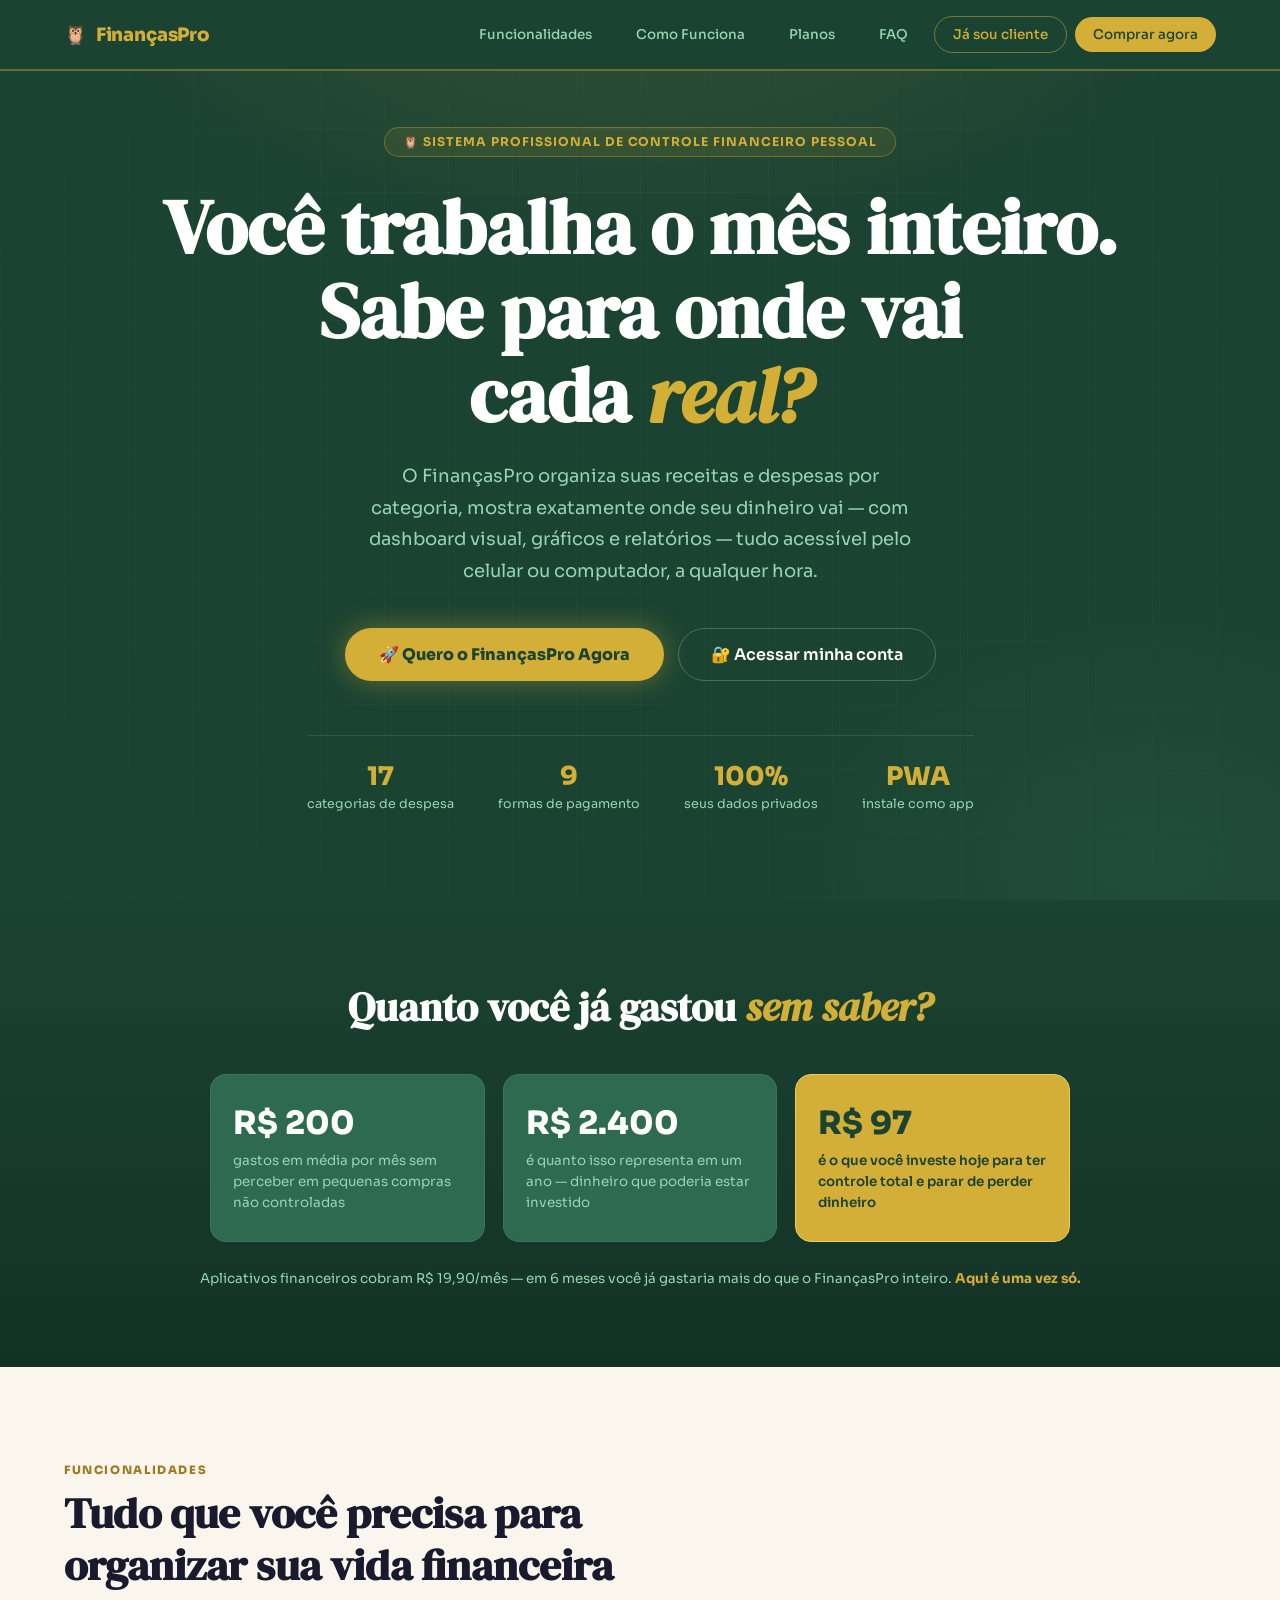
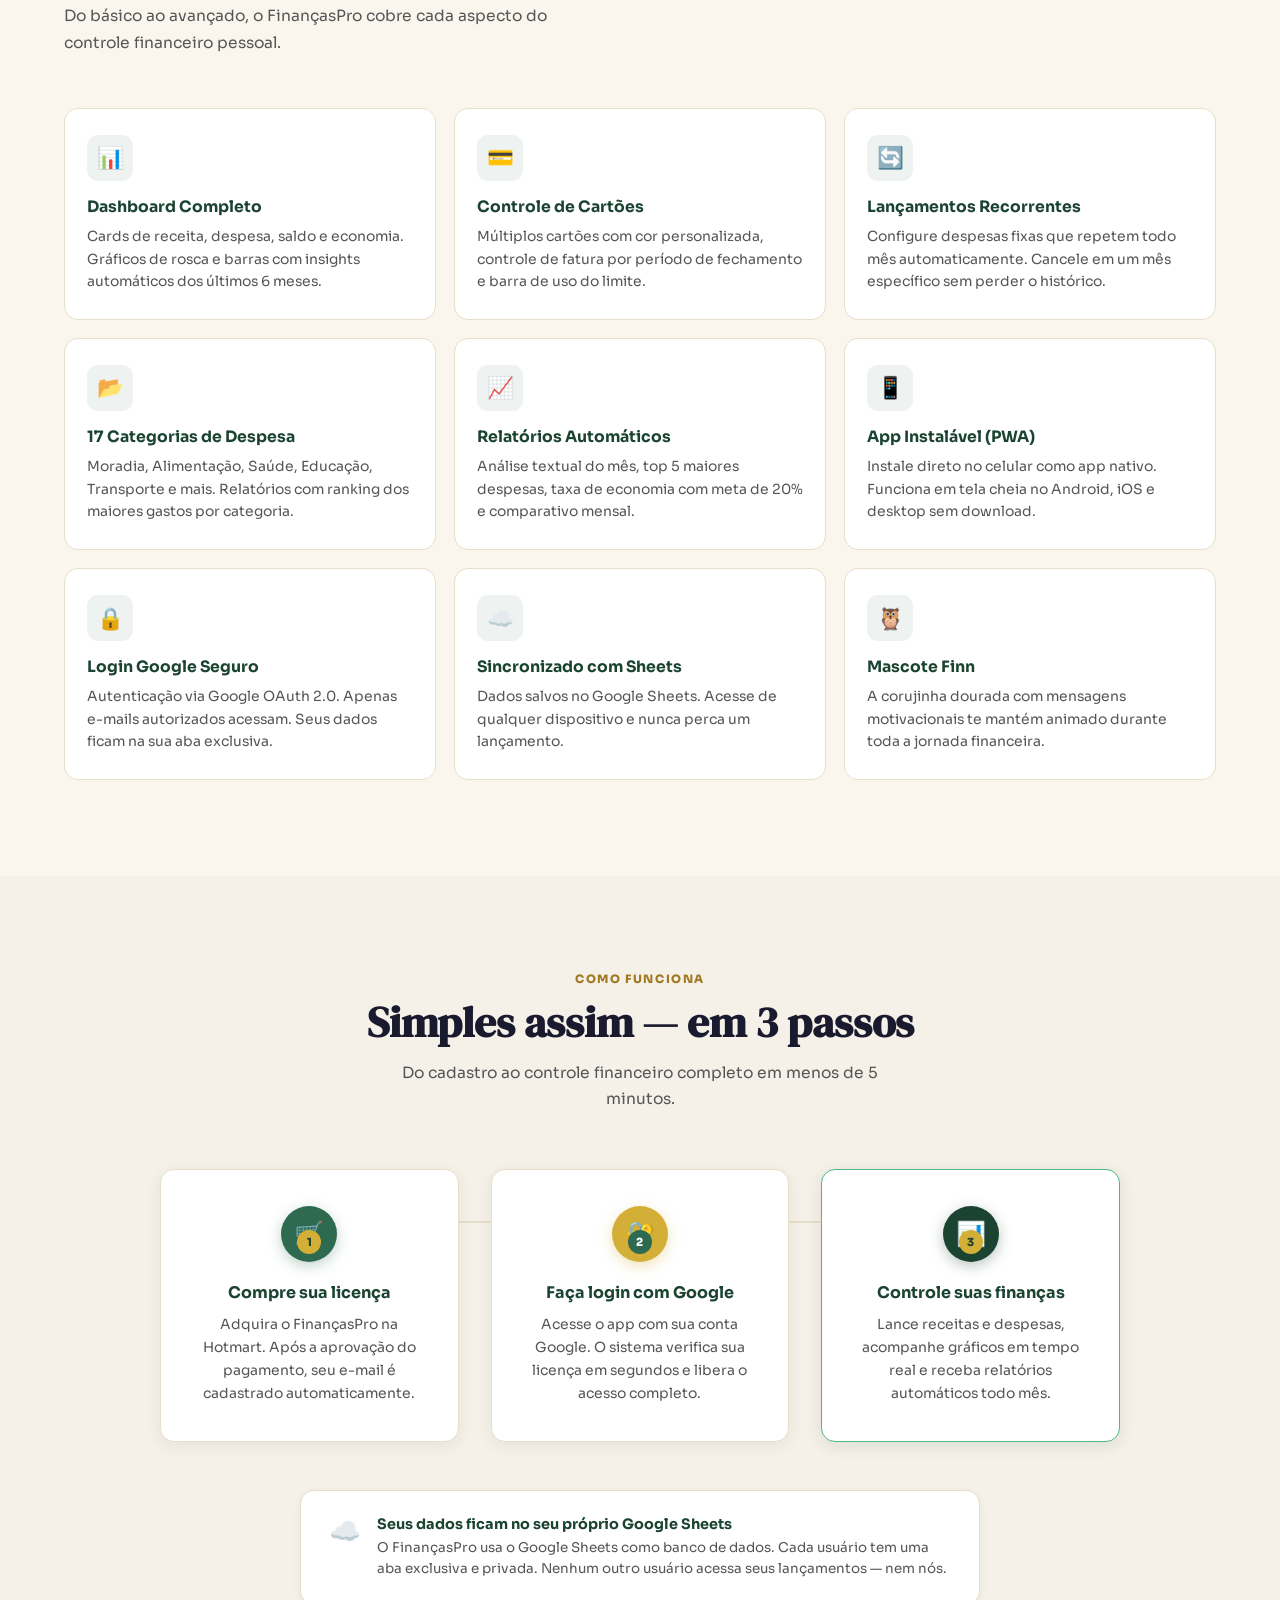
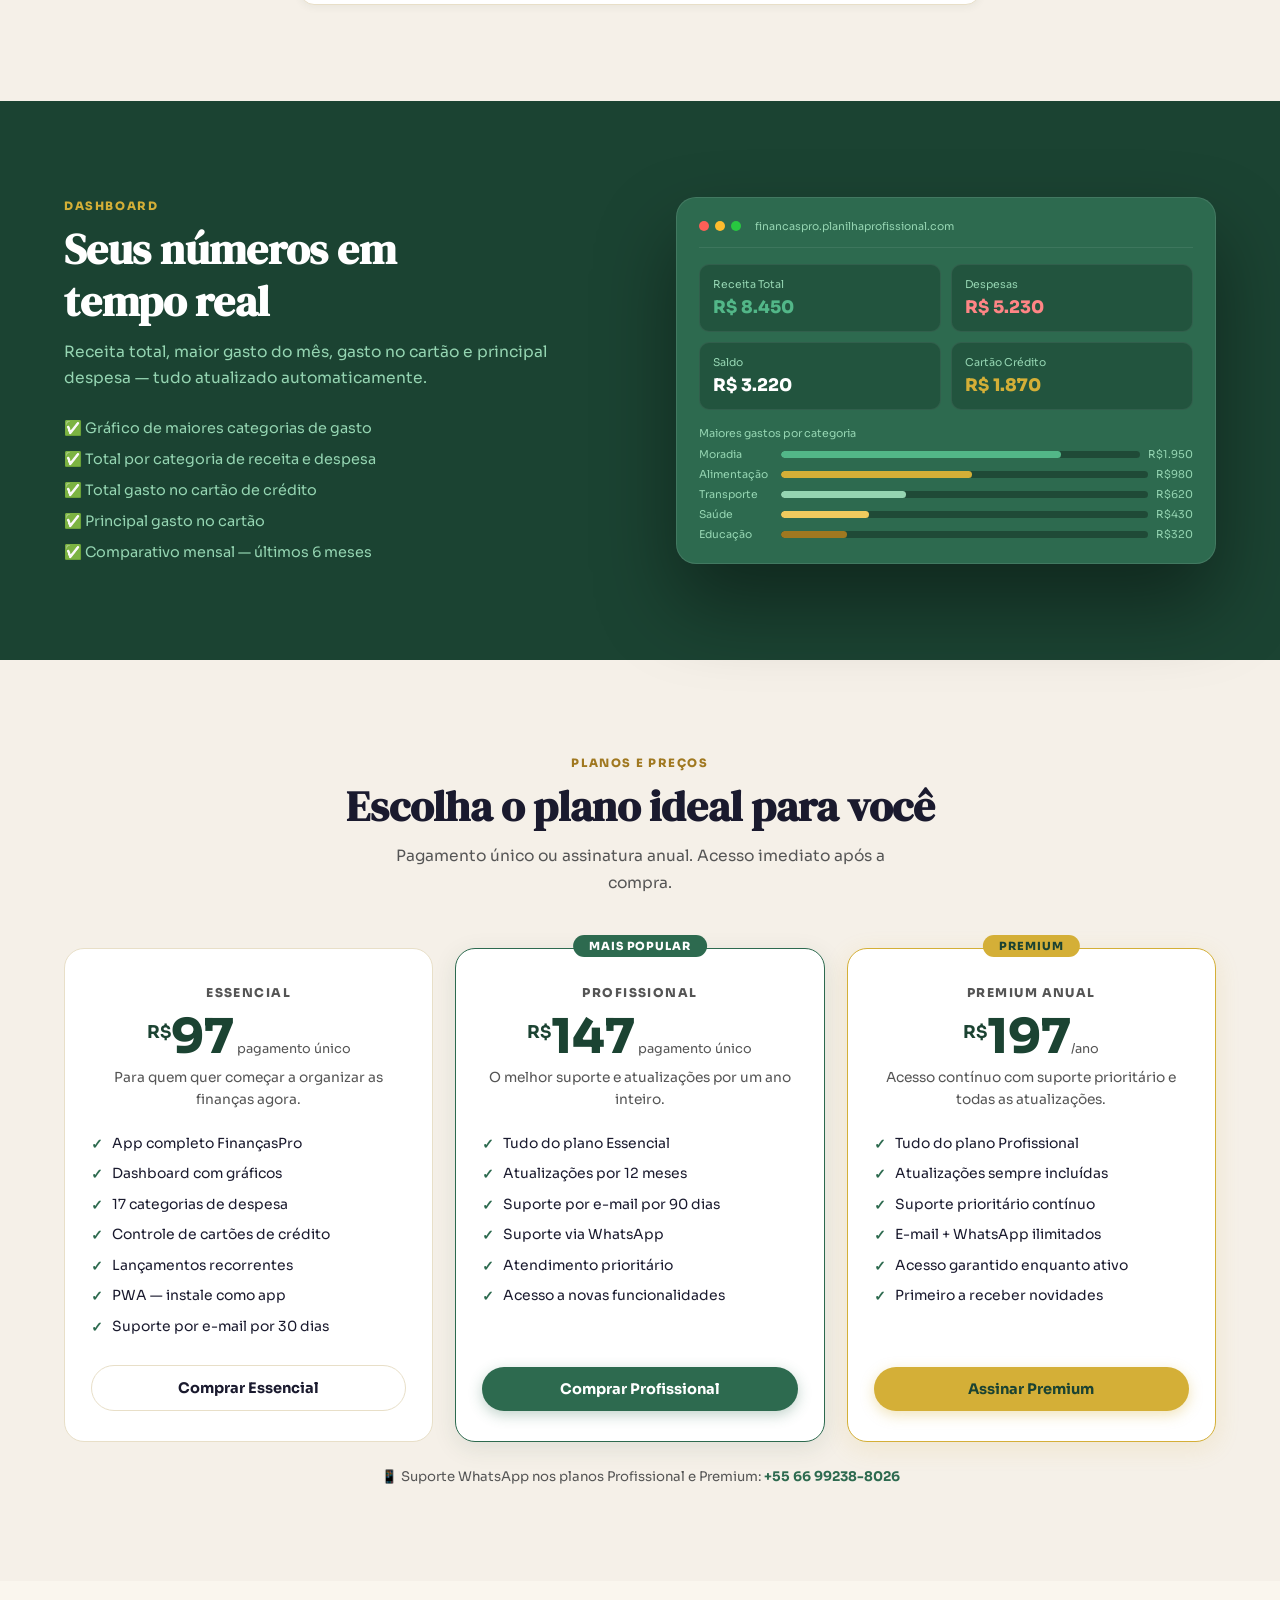
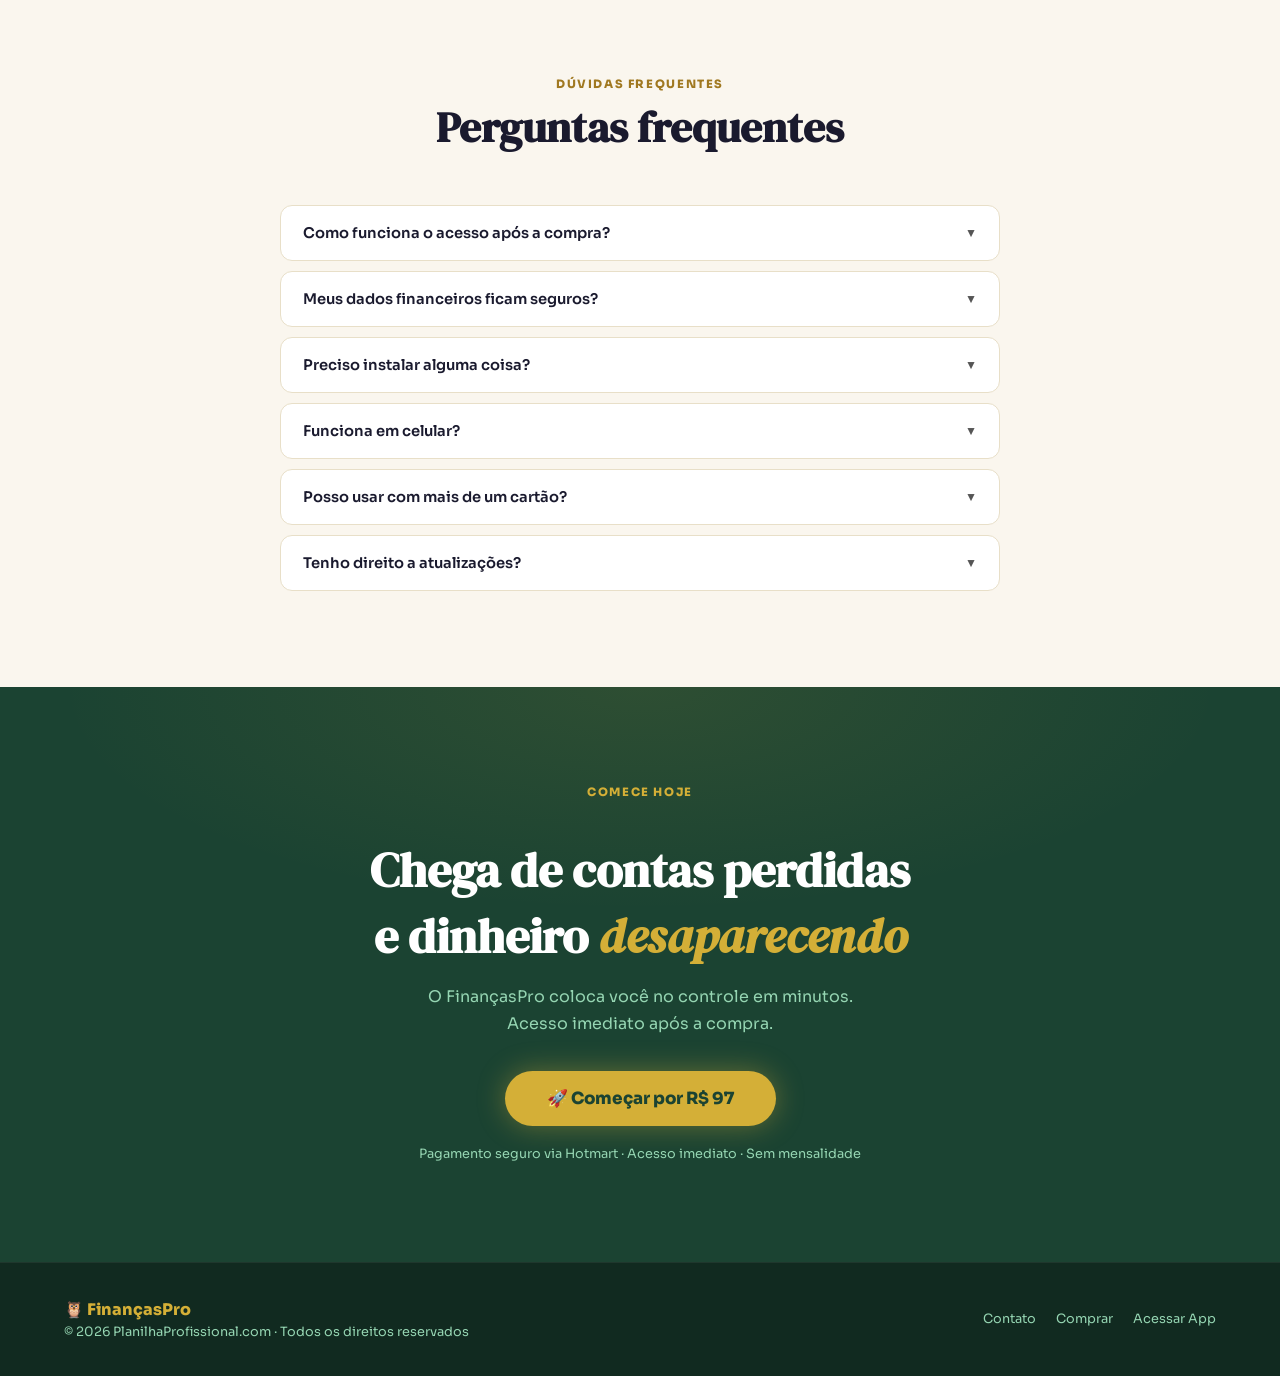
==== commit cd1ca1cc: "Add files via upload" ====
--- a/index.html
+++ b/index.html
@@ -344,6 +344,8 @@
 <nav>
   <a class="nav-logo" href="#">🦉 <span>FinançasPro</span></a>
   <div class="nav-links">
+    <a href="#funcionalidades" class="nav-ghost">Funcionalidades</a>
+    <a href="#como-funciona" class="nav-ghost">Como Funciona</a>
     <a href="#planos" class="nav-ghost">Planos</a>
     <a href="#faq" class="nav-ghost">FAQ</a>
     <a href="app.html" class="nav-outline">Já sou cliente</a>
@@ -406,6 +408,61 @@
     <div class="feature-card"><div class="feature-icon">🔒</div><h3>Login Google Seguro</h3><p>Autenticação via Google OAuth 2.0. Apenas e-mails autorizados acessam. Seus dados ficam na sua aba exclusiva.</p></div>
     <div class="feature-card"><div class="feature-icon">☁️</div><h3>Sincronizado com Sheets</h3><p>Dados salvos no Google Sheets. Acesse de qualquer dispositivo e nunca perca um lançamento.</p></div>
     <div class="feature-card"><div class="feature-icon">🦉</div><h3>Mascote Finn</h3><p>A corujinha dourada com mensagens motivacionais te mantém animado durante toda a jornada financeira.</p></div>
+  </div>
+</section>
+
+<!-- COMO FUNCIONA -->
+<section id="como-funciona" style="background:var(--bege);padding:96px 5%;">
+  <div style="text-align:center;margin-bottom:56px;">
+    <p class="section-label">Como Funciona</p>
+    <h2 class="section-title">Simples assim — em 3 passos</h2>
+    <p class="section-sub" style="margin:0 auto;">Do cadastro ao controle financeiro completo em menos de 5 minutos.</p>
+  </div>
+
+  <div style="display:grid;grid-template-columns:repeat(auto-fit,minmax(260px,1fr));gap:32px;max-width:960px;margin:0 auto;position:relative;">
+
+    <!-- Linha conectora desktop -->
+    <div style="position:absolute;top:52px;left:calc(16.6% + 20px);right:calc(16.6% + 20px);height:2px;background:var(--bege-escuro);z-index:0;"></div>
+
+    <!-- Passo 1 -->
+    <div style="background:#fff;border-radius:var(--radius);padding:36px 28px;text-align:center;border:1px solid var(--bege-escuro);position:relative;z-index:1;box-shadow:0 4px 16px rgba(27,67,50,0.07);">
+      <div style="width:56px;height:56px;background:var(--verde-medio);border-radius:50%;display:flex;align-items:center;justify-content:center;margin:0 auto 20px;font-size:1.5rem;box-shadow:0 4px 14px rgba(45,106,79,0.3);">
+        🛒
+      </div>
+      <div style="position:absolute;top:28px;left:50%;transform:translateX(-50%);width:24px;height:24px;background:var(--dourado);border-radius:50%;display:flex;align-items:center;justify-content:center;font-size:0.7rem;font-weight:800;color:var(--verde-escuro);margin-top:32px;">1</div>
+      <h3 style="font-size:1rem;font-weight:700;color:var(--verde-escuro);margin-bottom:10px;margin-top:8px;">Compre sua licença</h3>
+      <p style="font-size:0.87rem;color:var(--texto-medio);line-height:1.65;">Adquira o FinançasPro na Hotmart. Após a aprovação do pagamento, seu e-mail é cadastrado automaticamente.</p>
+    </div>
+
+    <!-- Passo 2 -->
+    <div style="background:#fff;border-radius:var(--radius);padding:36px 28px;text-align:center;border:1px solid var(--bege-escuro);position:relative;z-index:1;box-shadow:0 4px 16px rgba(27,67,50,0.07);">
+      <div style="width:56px;height:56px;background:var(--dourado);border-radius:50%;display:flex;align-items:center;justify-content:center;margin:0 auto 20px;font-size:1.5rem;box-shadow:0 4px 14px rgba(212,175,55,0.35);">
+        🔐
+      </div>
+      <div style="position:absolute;top:28px;left:50%;transform:translateX(-50%);width:24px;height:24px;background:var(--verde-medio);border-radius:50%;display:flex;align-items:center;justify-content:center;font-size:0.7rem;font-weight:800;color:#fff;margin-top:32px;">2</div>
+      <h3 style="font-size:1rem;font-weight:700;color:var(--verde-escuro);margin-bottom:10px;margin-top:8px;">Faça login com Google</h3>
+      <p style="font-size:0.87rem;color:var(--texto-medio);line-height:1.65;">Acesse o app com sua conta Google. O sistema verifica sua licença em segundos e libera o acesso completo.</p>
+    </div>
+
+    <!-- Passo 3 -->
+    <div style="background:#fff;border-radius:var(--radius);padding:36px 28px;text-align:center;border:1px solid var(--verde-claro);position:relative;z-index:1;box-shadow:0 4px 16px rgba(27,67,50,0.1);">
+      <div style="width:56px;height:56px;background:var(--verde-escuro);border-radius:50%;display:flex;align-items:center;justify-content:center;margin:0 auto 20px;font-size:1.5rem;box-shadow:0 4px 14px rgba(27,67,50,0.3);">
+        📊
+      </div>
+      <div style="position:absolute;top:28px;left:50%;transform:translateX(-50%);width:24px;height:24px;background:var(--dourado);border-radius:50%;display:flex;align-items:center;justify-content:center;font-size:0.7rem;font-weight:800;color:var(--verde-escuro);margin-top:32px;">3</div>
+      <h3 style="font-size:1rem;font-weight:700;color:var(--verde-escuro);margin-bottom:10px;margin-top:8px;">Controle suas finanças</h3>
+      <p style="font-size:0.87rem;color:var(--texto-medio);line-height:1.65;">Lance receitas e despesas, acompanhe gráficos em tempo real e receba relatórios automáticos todo mês.</p>
+    </div>
+
+  </div>
+
+  <!-- Detalhe técnico -->
+  <div style="max-width:680px;margin:48px auto 0;background:#fff;border-radius:var(--radius);padding:24px 28px;border:1px solid var(--bege-escuro);display:flex;align-items:flex-start;gap:16px;box-shadow:0 2px 8px rgba(27,67,50,0.06);">
+    <span style="font-size:1.6rem;flex-shrink:0;">☁️</span>
+    <div>
+      <strong style="font-size:0.9rem;color:var(--verde-escuro);display:block;margin-bottom:4px;">Seus dados ficam no seu próprio Google Sheets</strong>
+      <p style="font-size:0.84rem;color:var(--texto-medio);line-height:1.6;">O FinançasPro usa o Google Sheets como banco de dados. Cada usuário tem uma aba exclusiva e privada. Nenhum outro usuário acessa seus lançamentos — nem nós.</p>
+    </div>
   </div>
 </section>
 
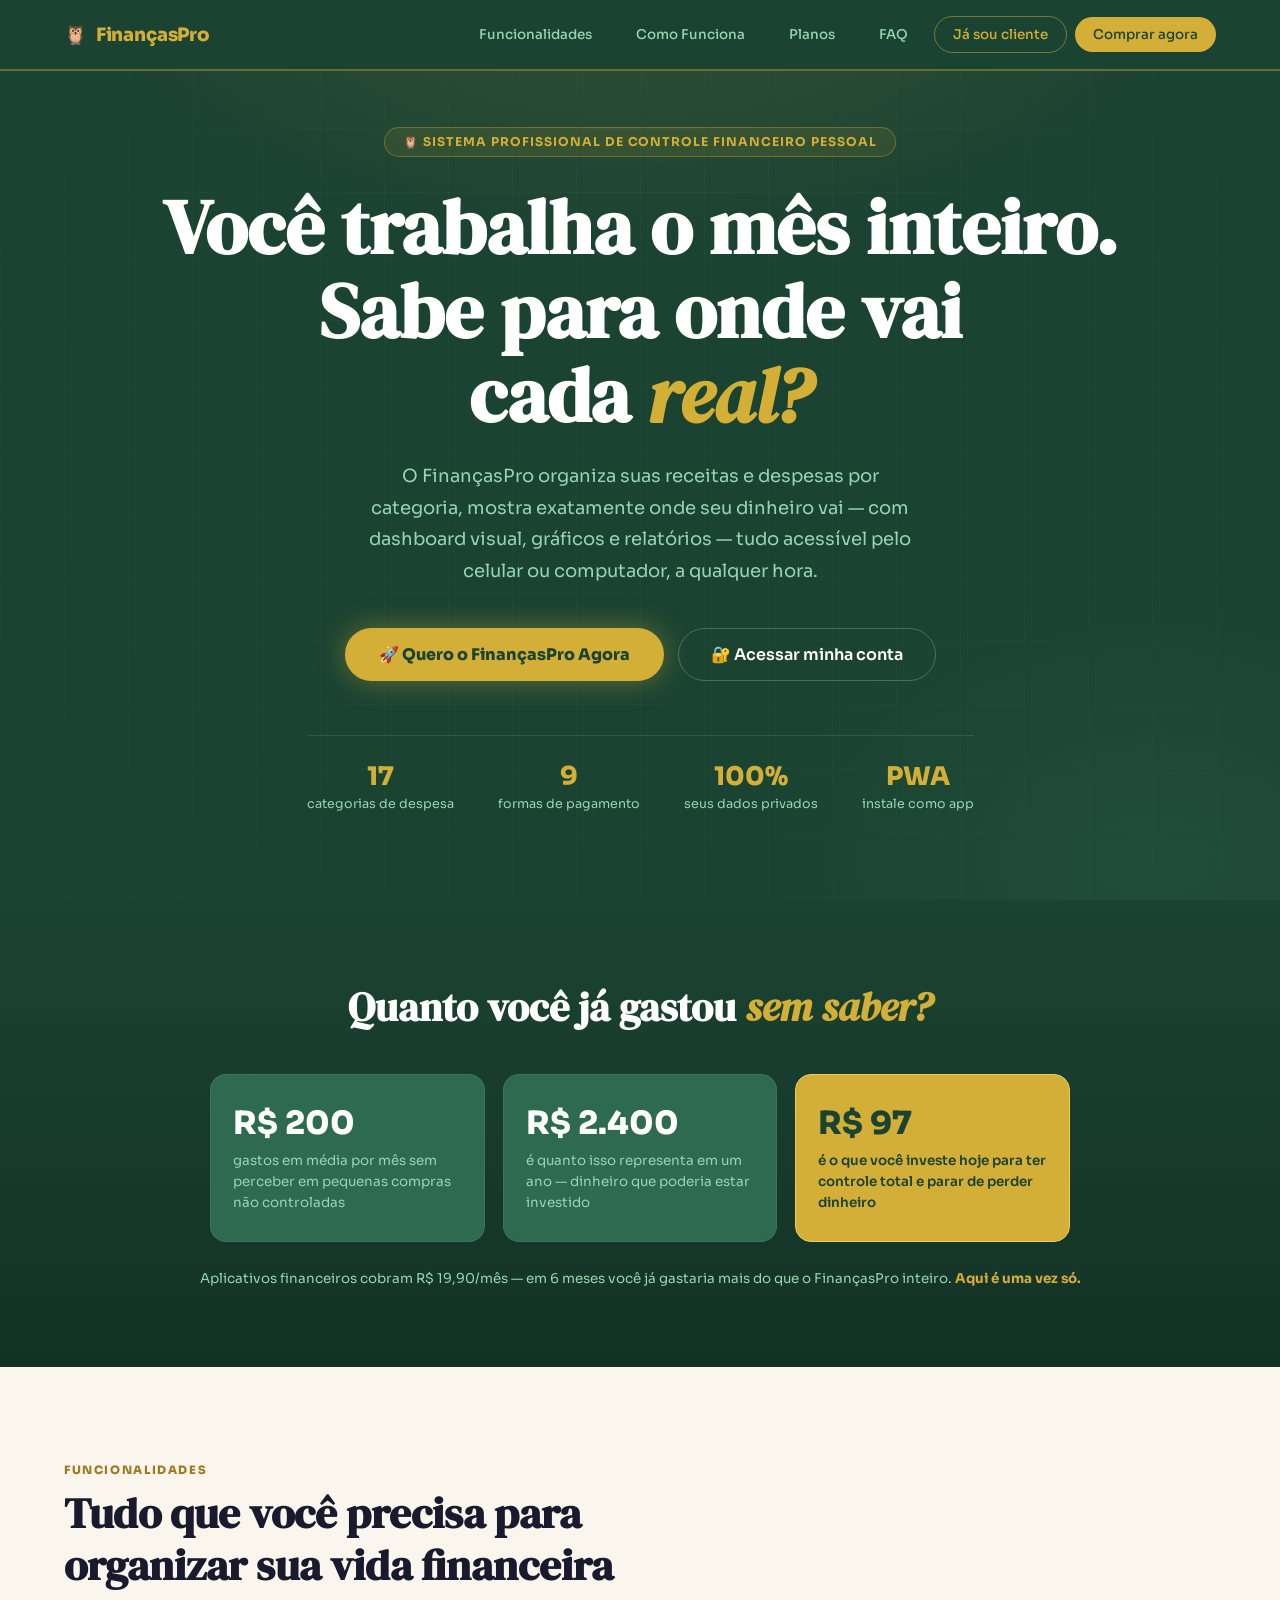
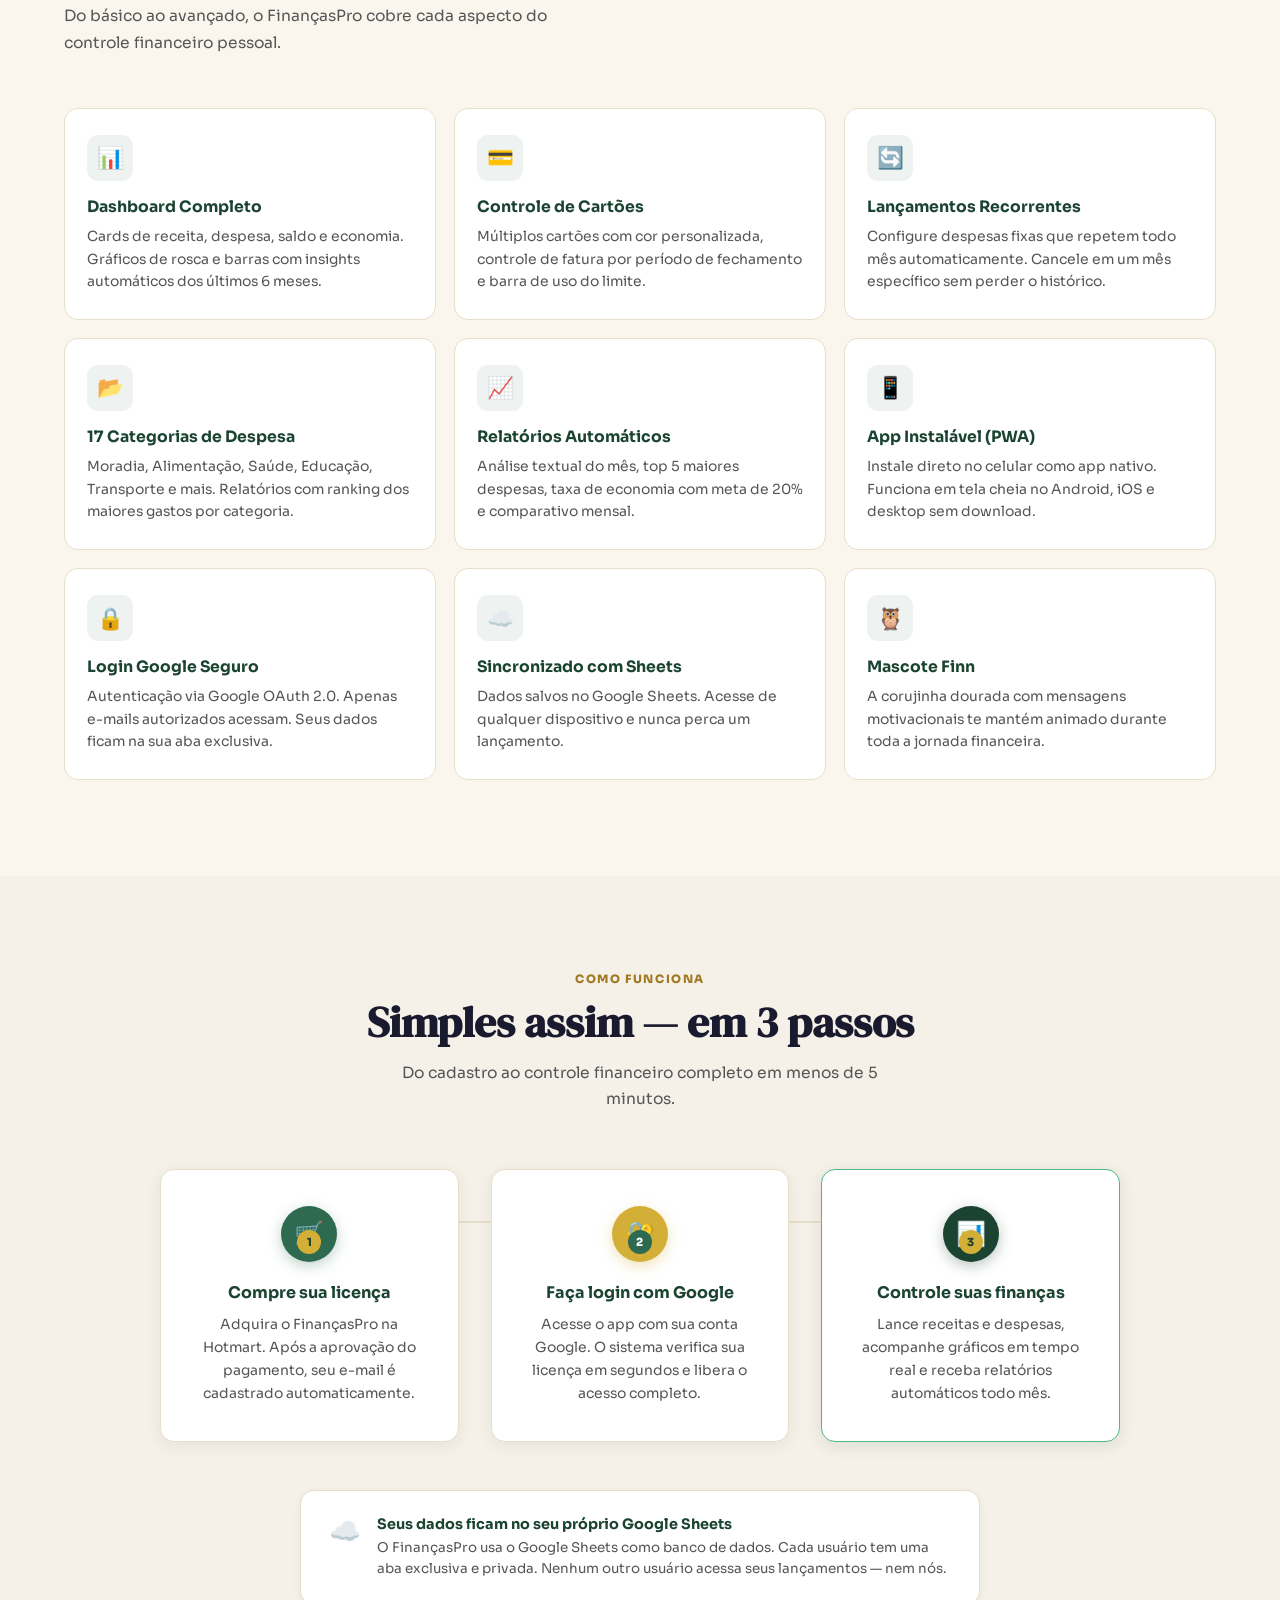
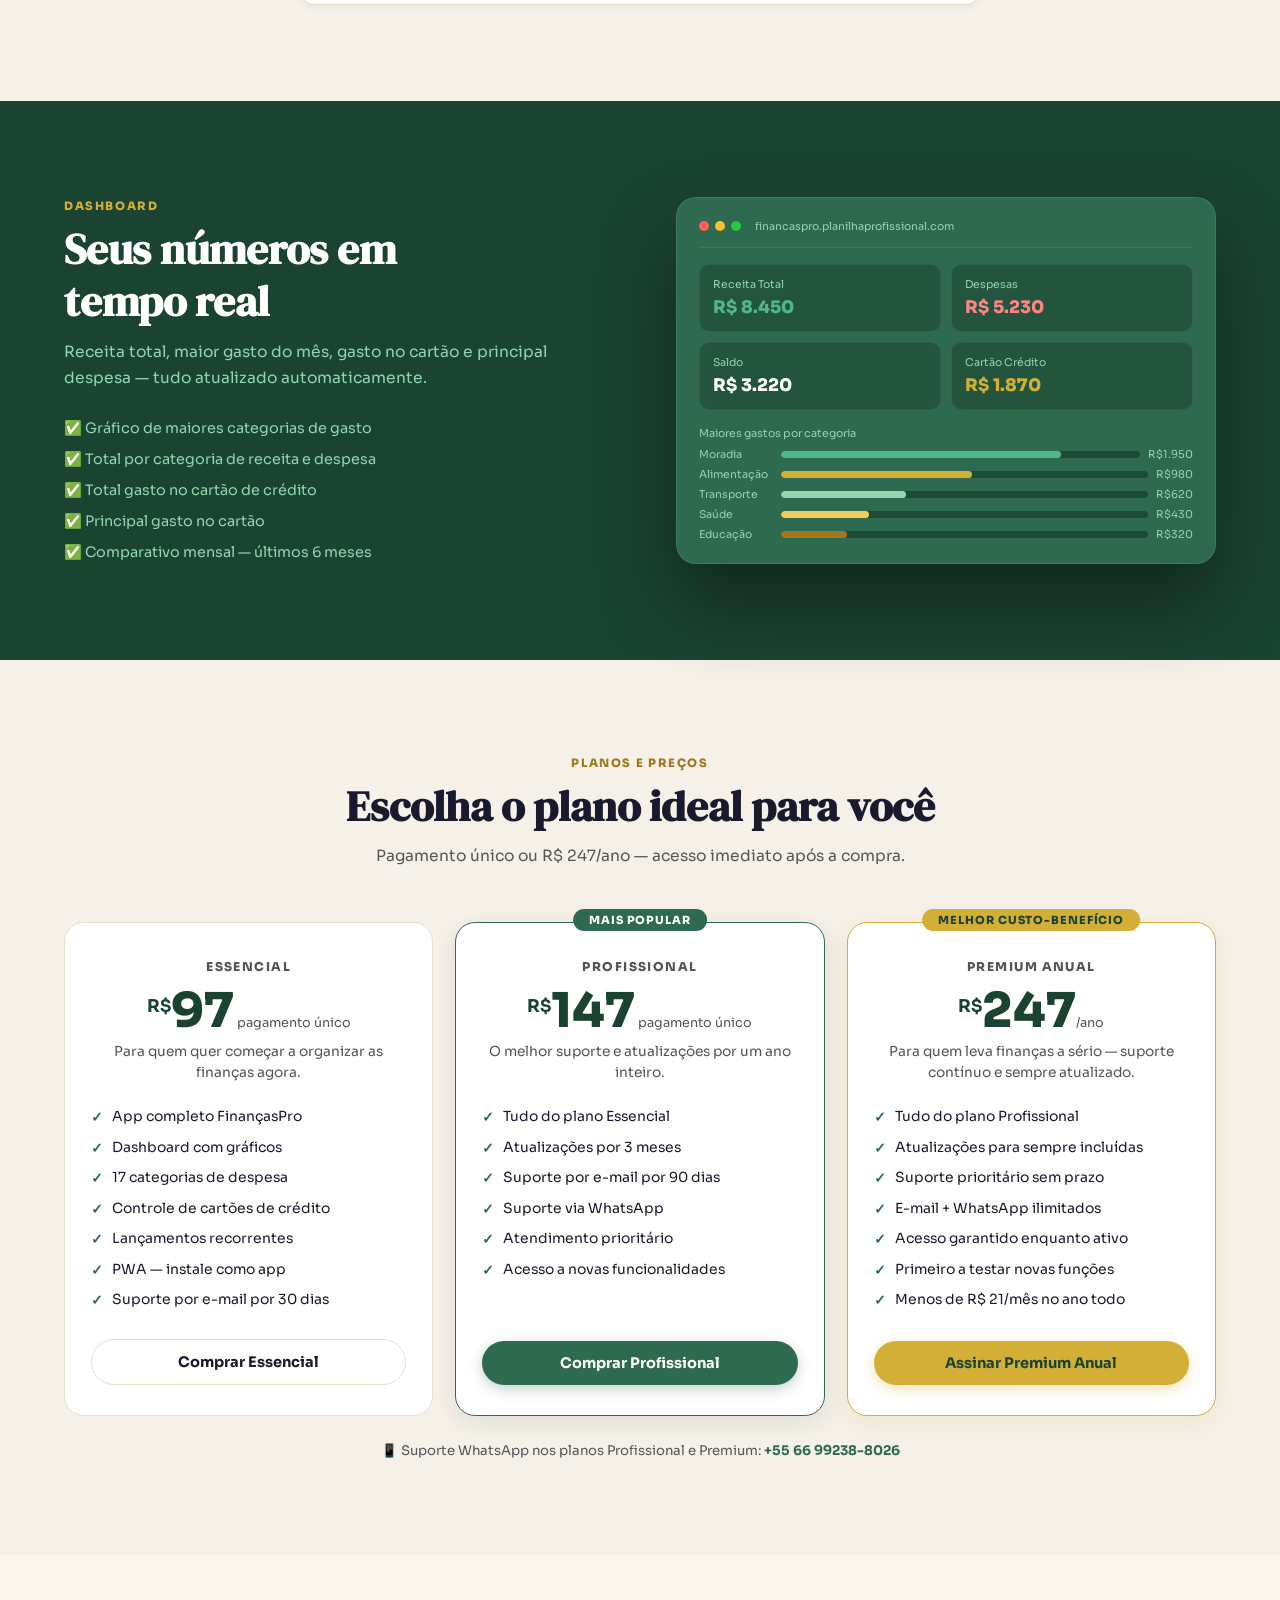
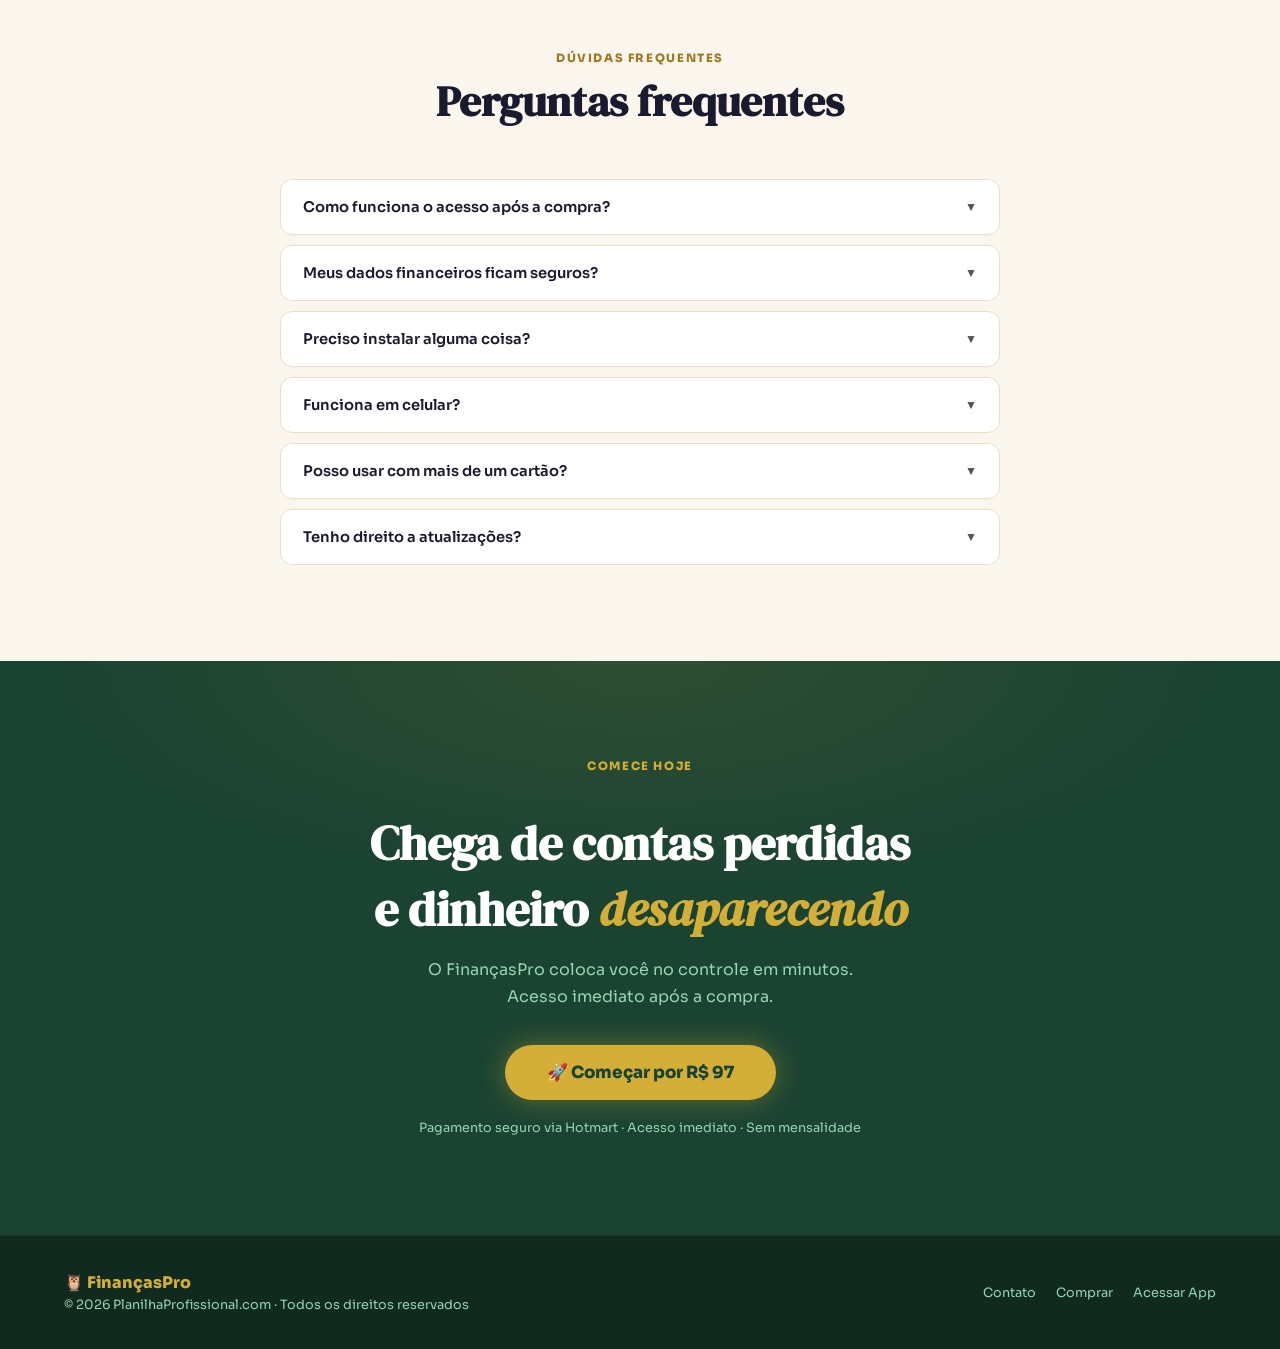
==== commit 4a89ff20: "Add files via upload" ====
--- a/index.html
+++ b/index.html
@@ -510,7 +510,7 @@
 <section id="planos">
   <p class="section-label">Planos e Preços</p>
   <h2 class="section-title">Escolha o plano ideal para você</h2>
-  <p class="section-sub" style="margin:0 auto;">Pagamento único ou assinatura anual. Acesso imediato após a compra.</p>
+  <p class="section-sub" style="margin:0 auto;">Pagamento único ou R$ 247/ano — acesso imediato após a compra.</p>
   <div class="plans-grid">
     <div class="plan-card">
       <div class="plan-name">Essencial</div>
@@ -534,7 +534,7 @@
       <p class="plan-desc">O melhor suporte e atualizações por um ano inteiro.</p>
       <ul class="plan-features">
         <li>Tudo do plano Essencial</li>
-        <li>Atualizações por 12 meses</li>
+        <li>Atualizações por 3 meses</li>
         <li>Suporte por e-mail por 90 dias</li>
         <li>Suporte via WhatsApp</li>
         <li>Atendimento prioritário</li>
@@ -543,19 +543,20 @@
       <a href="https://go.hotmart.com/W105603611X" target="_blank" class="plan-cta cta-verde">Comprar Profissional</a>
     </div>
     <div class="plan-card premium">
-      <div class="plan-badge badge-gold">Premium</div>
+      <div class="plan-badge badge-gold">Melhor custo-benefício</div>
       <div class="plan-name">Premium Anual</div>
-      <div class="plan-price"><span class="cur">R$</span><span class="amt">197</span><span class="per">/ano</span></div>
-      <p class="plan-desc">Acesso contínuo com suporte prioritário e todas as atualizações.</p>
+      <div class="plan-price"><span class="cur">R$</span><span class="amt">247</span><span class="per">/ano</span></div>
+      <p class="plan-desc">Para quem leva finanças a sério — suporte contínuo e sempre atualizado.</p>
       <ul class="plan-features">
         <li>Tudo do plano Profissional</li>
-        <li>Atualizações sempre incluídas</li>
-        <li>Suporte prioritário contínuo</li>
+        <li>Atualizações para sempre incluídas</li>
+        <li>Suporte prioritário sem prazo</li>
         <li>E-mail + WhatsApp ilimitados</li>
         <li>Acesso garantido enquanto ativo</li>
-        <li>Primeiro a receber novidades</li>
+        <li>Primeiro a testar novas funções</li>
+        <li>Menos de R$ 21/mês no ano todo</li>
       </ul>
-      <a href="https://go.hotmart.com/W105603611X" target="_blank" class="plan-cta cta-gold">Assinar Premium</a>
+      <a href="https://go.hotmart.com/W105603611X" target="_blank" class="plan-cta cta-gold">Assinar Premium Anual</a>
     </div>
   </div>
   <p style="text-align:center;margin-top:26px;color:var(--texto-medio);font-size:0.83rem;">📱 Suporte WhatsApp nos planos Profissional e Premium: <strong style="color:var(--verde-medio);">+55 66 99238-8026</strong></p>
@@ -573,7 +574,7 @@
     <div class="faq-item"><button class="faq-q" onclick="toggleFaq(this)">Preciso instalar alguma coisa?<span class="arrow">▼</span></button><div class="faq-a">Não. O FinançasPro roda direto no navegador. Se quiser, pode instalá-lo como PWA no celular ou computador para ter a experiência de um app nativo.</div></div>
     <div class="faq-item"><button class="faq-q" onclick="toggleFaq(this)">Funciona em celular?<span class="arrow">▼</span></button><div class="faq-a">Sim, o FinançasPro é totalmente responsivo e funciona em Android, iOS e computadores. Você pode instalar como app na tela inicial do celular para acesso rápido.</div></div>
     <div class="faq-item"><button class="faq-q" onclick="toggleFaq(this)">Posso usar com mais de um cartão?<span class="arrow">▼</span></button><div class="faq-a">Sim! O FinançasPro suporta múltiplos cartões de crédito, cada um com cor personalizada, limite e controle de fatura por período de fechamento e vencimento.</div></div>
-    <div class="faq-item"><button class="faq-q" onclick="toggleFaq(this)">Tenho direito a atualizações?<span class="arrow">▼</span></button><div class="faq-a">O plano Essencial não inclui atualizações automáticas. O plano Profissional inclui atualizações por 12 meses. O Premium Anual inclui todas as atualizações enquanto a assinatura estiver ativa.</div></div>
+    <div class="faq-item"><button class="faq-q" onclick="toggleFaq(this)">Tenho direito a atualizações?<span class="arrow">▼</span></button><div class="faq-a">O plano Essencial não inclui atualizações. O plano Profissional inclui atualizações por 3 meses. O Premium Anual (R$ 247/ano) inclui todas as atualizações para sempre enquanto a assinatura estiver ativa — menos de R$ 21 por mês.</div></div>
   </div>
 </section>
 
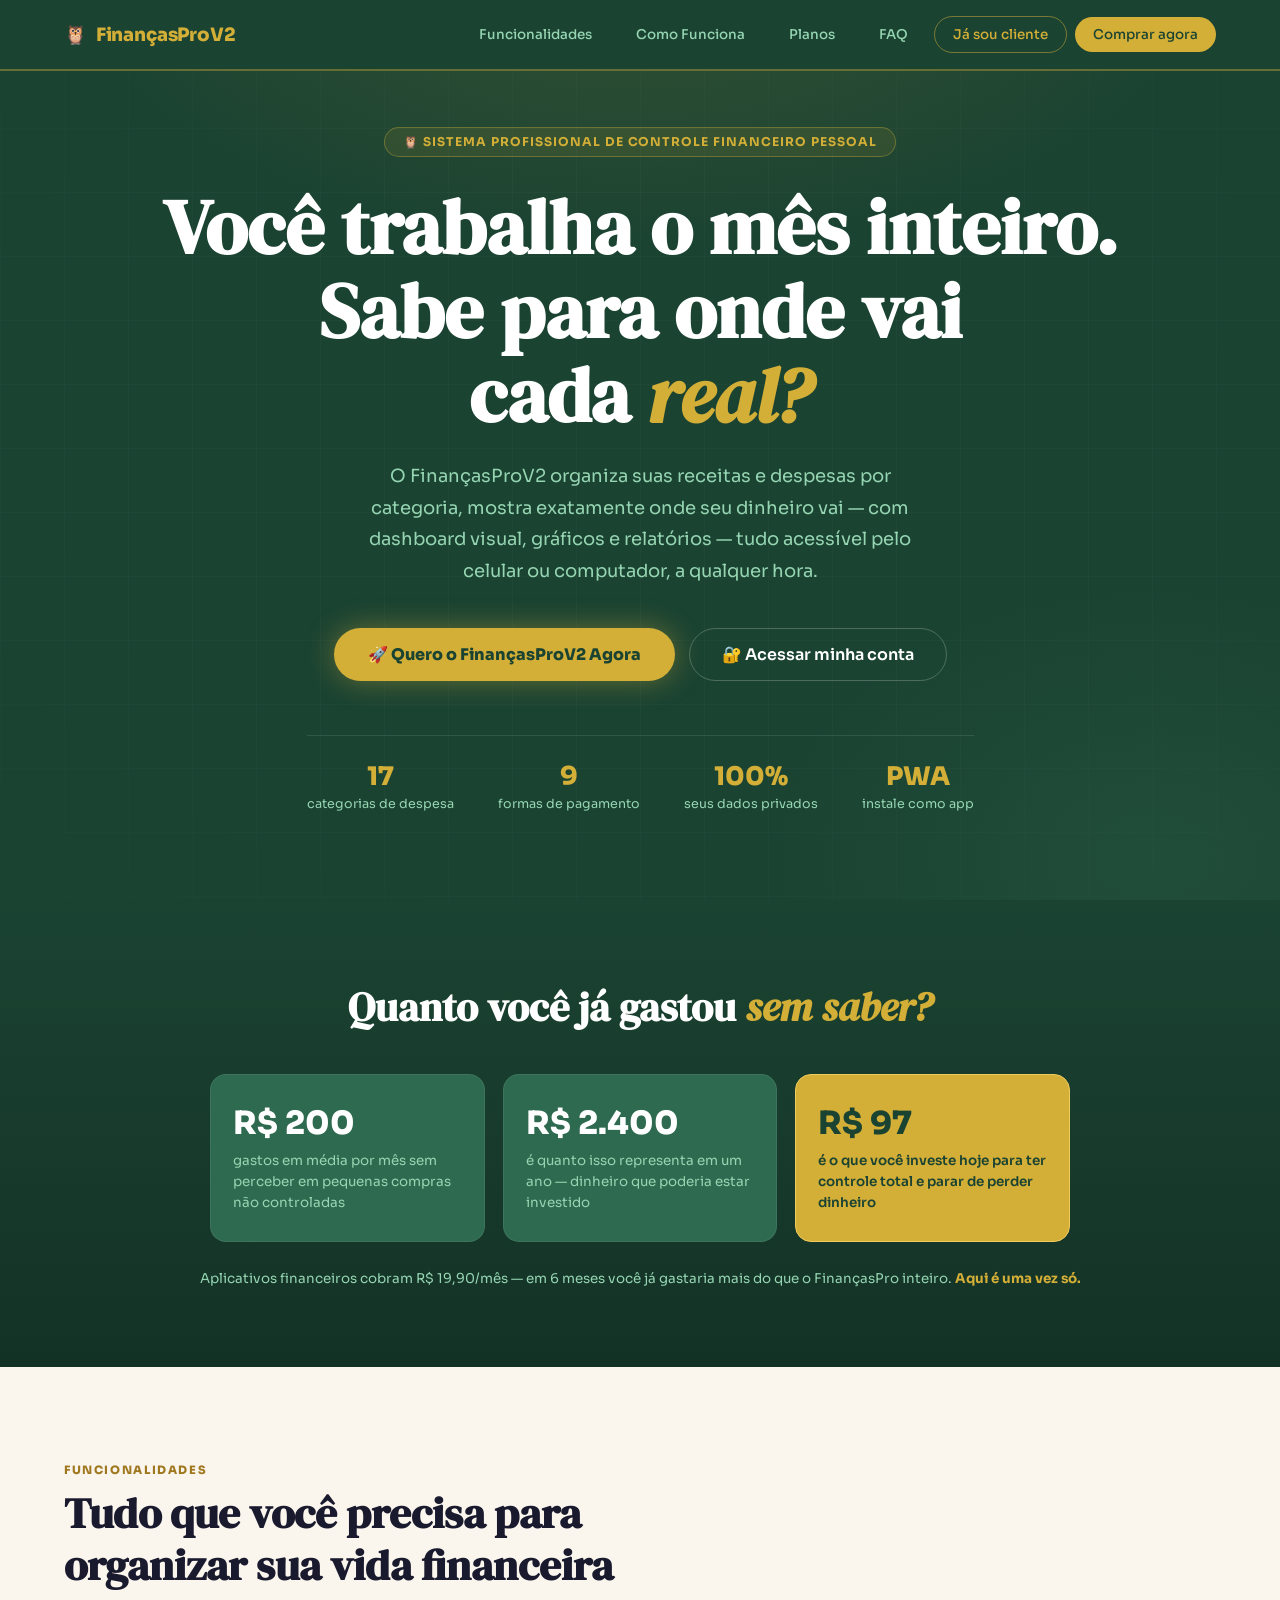
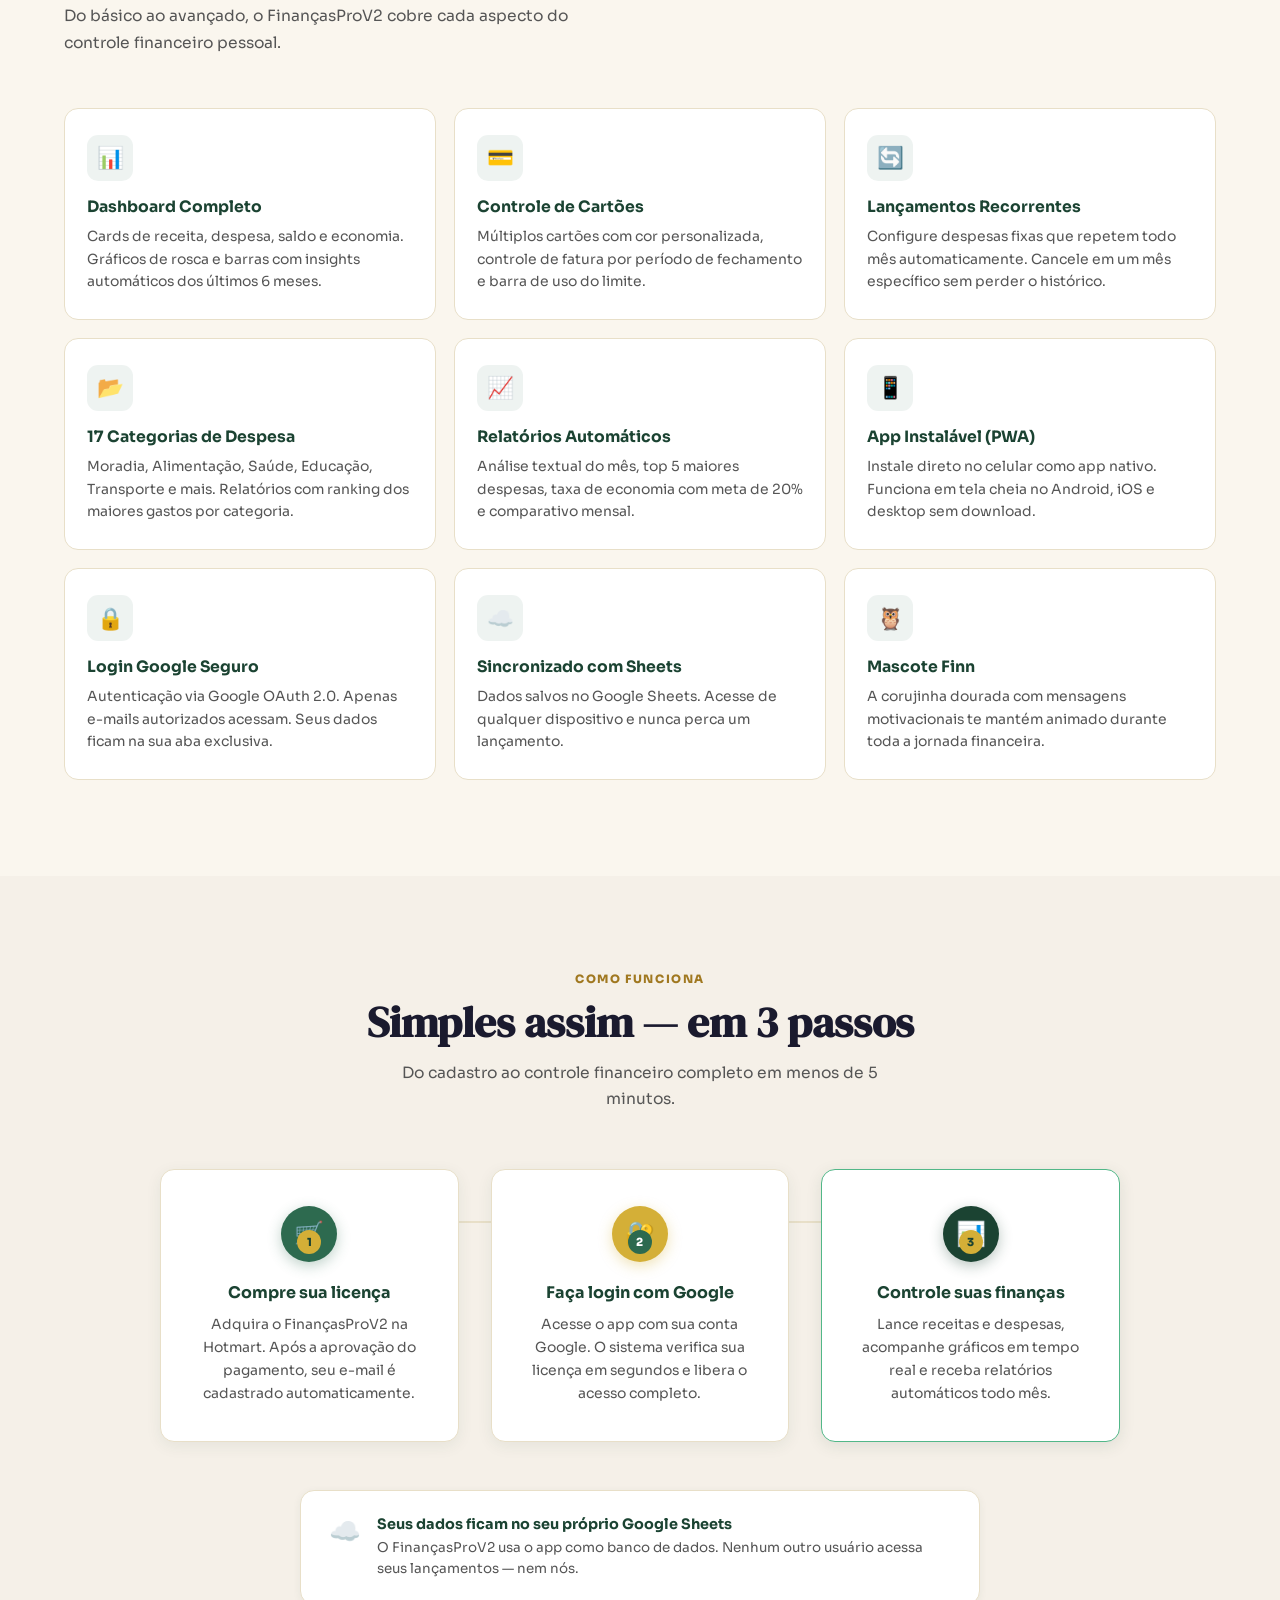
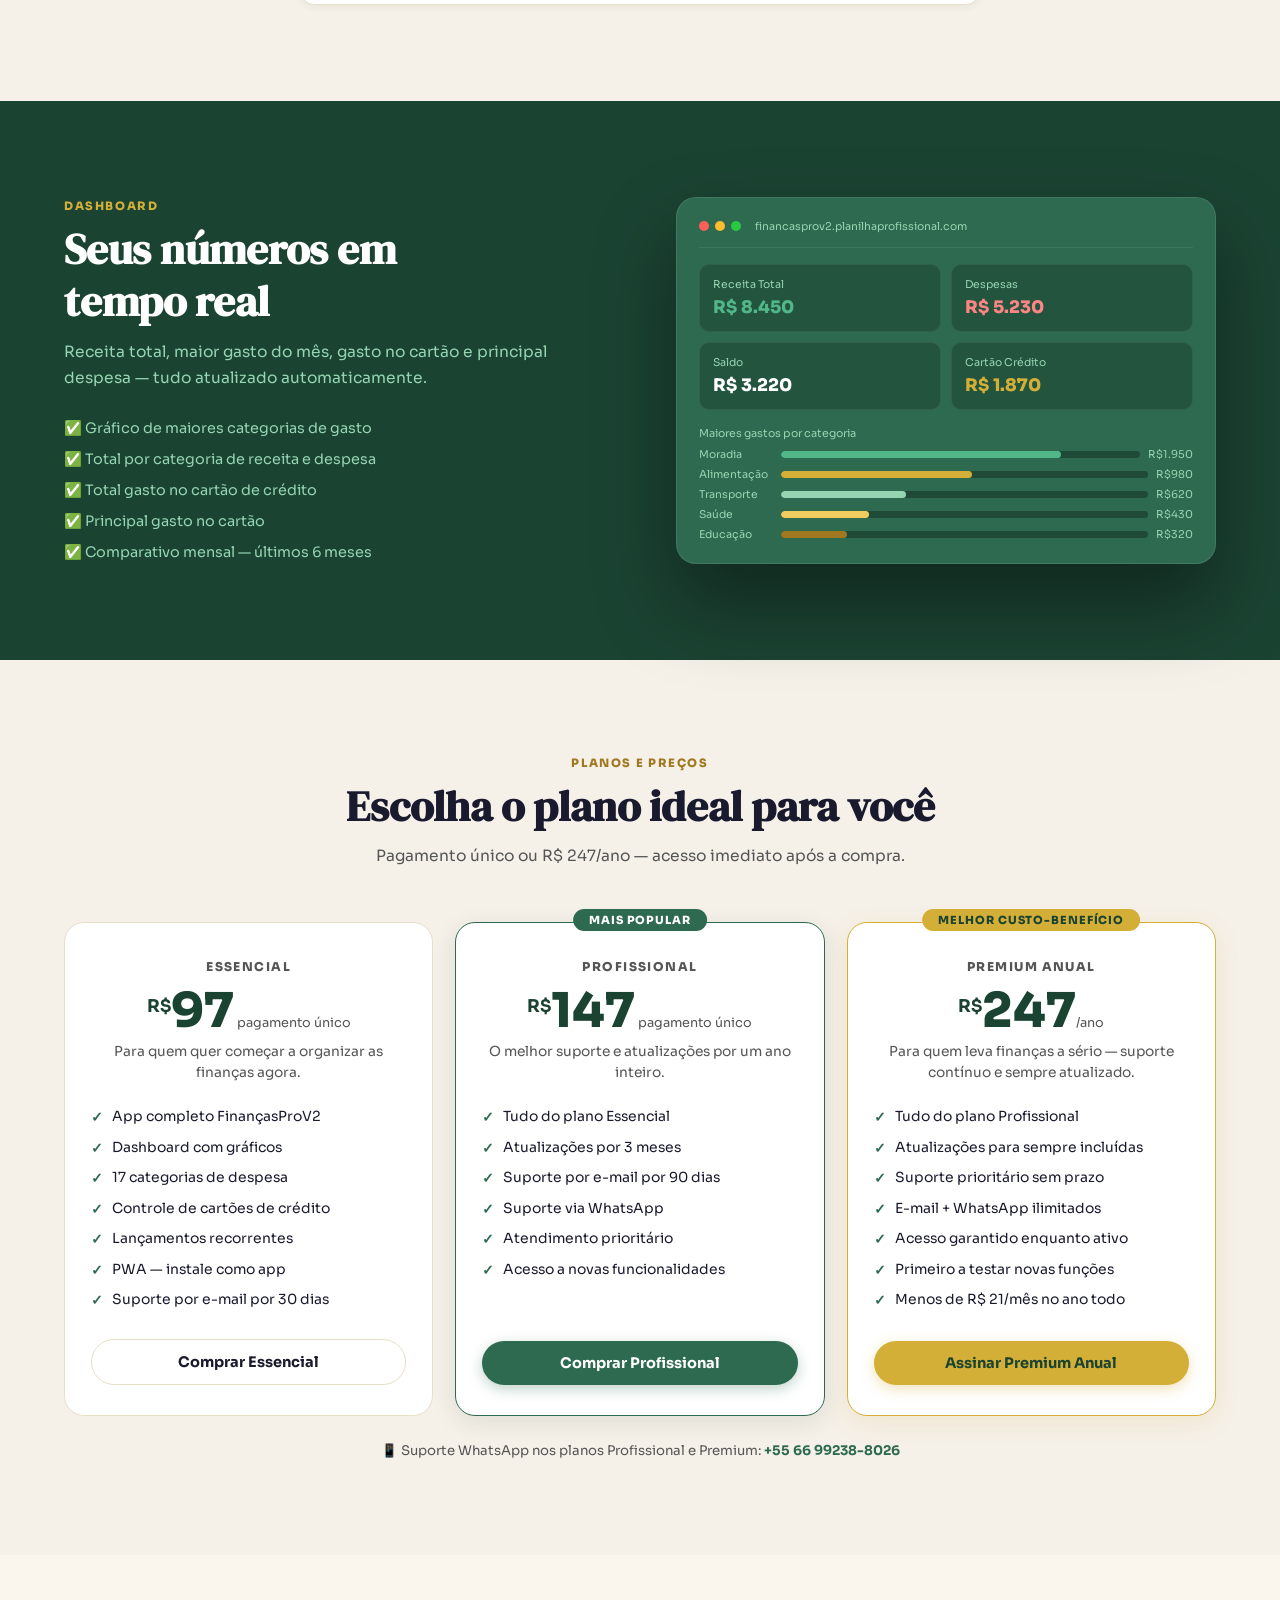
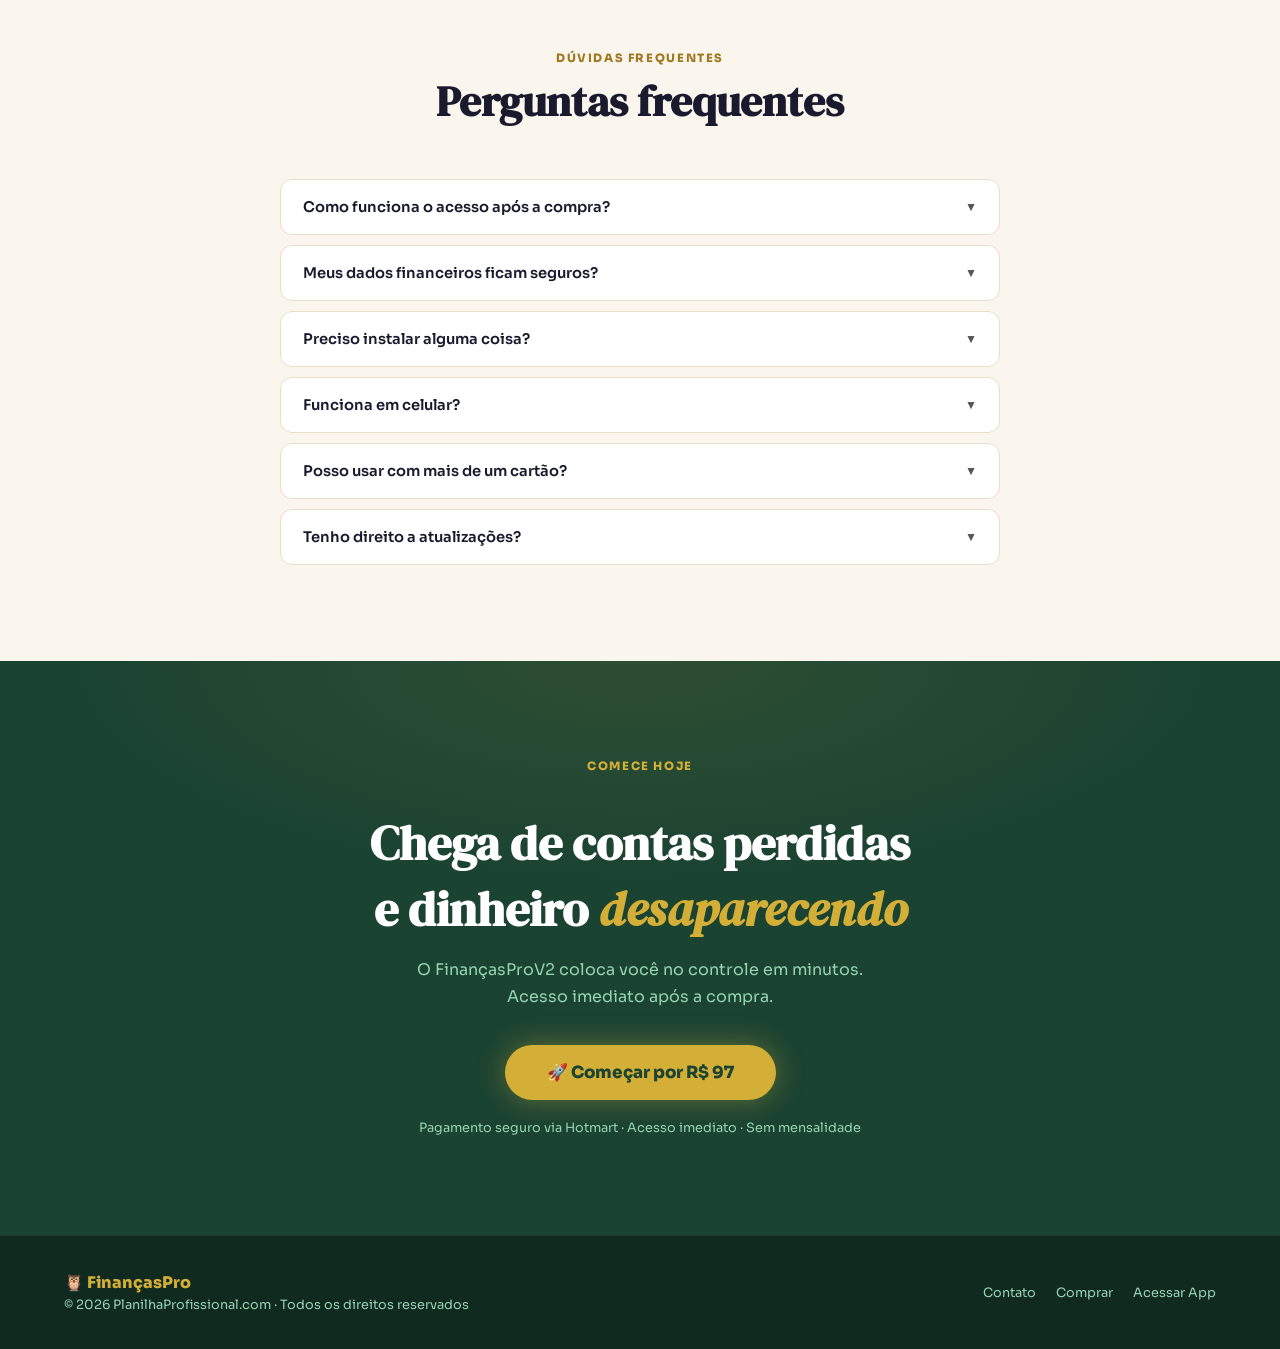
==== commit 583c5903: "Update index.html" ====
--- a/index.html
+++ b/index.html
@@ -3,7 +3,7 @@
 <head>
   <meta charset="UTF-8" />
   <meta name="viewport" content="width=device-width, initial-scale=1.0" />
-  <title>FinançasPro — Controle Financeiro Inteligente</title>
+  <title>FinançasProV2 — Controle Financeiro Inteligente</title>
   <meta name="description" content="Sistema profissional de controle financeiro pessoal. Dashboard completo, gráficos, controle de cartões e relatórios automáticos." />
   <link rel="icon" href="data:image/svg+xml,<svg xmlns='http://www.w3.org/2000/svg' viewBox='0 0 100 100'><text y='.9em' font-size='90'>🦉</text></svg>" />
   <link rel="preconnect" href="https://fonts.googleapis.com" />
@@ -342,7 +342,7 @@
 
 <!-- NAV -->
 <nav>
-  <a class="nav-logo" href="#">🦉 <span>FinançasPro</span></a>
+  <a class="nav-logo" href="#">🦉 <span>FinançasProV2</span></a>
   <div class="nav-links">
     <a href="#funcionalidades" class="nav-ghost">Funcionalidades</a>
     <a href="#como-funciona" class="nav-ghost">Como Funciona</a>
@@ -359,10 +359,10 @@
   <div class="hero-badge">🦉 Sistema Profissional de Controle Financeiro Pessoal</div>
   <h1>Você trabalha o mês inteiro.<br/>Sabe para onde vai<br/>cada <em>real?</em></h1>
   <p class="hero-sub">
-    O FinançasPro organiza suas receitas e despesas por categoria, mostra exatamente onde seu dinheiro vai — com dashboard visual, gráficos e relatórios — tudo acessível pelo celular ou computador, a qualquer hora.
+    O FinançasProV2 organiza suas receitas e despesas por categoria, mostra exatamente onde seu dinheiro vai — com dashboard visual, gráficos e relatórios — tudo acessível pelo celular ou computador, a qualquer hora.
   </p>
   <div class="hero-ctas">
-    <a href="https://go.hotmart.com/W105603611X" target="_blank" class="btn-primary">🚀 Quero o FinançasPro Agora</a>
+    <a href="https://go.hotmart.com/W105603611X" target="_blank" class="btn-primary">🚀 Quero o FinançasProV2 Agora</a>
     <a href="app.html" class="btn-secondary">🔐 Acessar minha conta</a>
   </div>
   <div class="hero-stats">
@@ -397,7 +397,7 @@
 <section id="funcionalidades">
   <p class="section-label">Funcionalidades</p>
   <h2 class="section-title">Tudo que você precisa para<br/>organizar sua vida financeira</h2>
-  <p class="section-sub">Do básico ao avançado, o FinançasPro cobre cada aspecto do controle financeiro pessoal.</p>
+  <p class="section-sub">Do básico ao avançado, o FinançasProV2 cobre cada aspecto do controle financeiro pessoal.</p>
   <div class="features-grid">
     <div class="feature-card"><div class="feature-icon">📊</div><h3>Dashboard Completo</h3><p>Cards de receita, despesa, saldo e economia. Gráficos de rosca e barras com insights automáticos dos últimos 6 meses.</p></div>
     <div class="feature-card"><div class="feature-icon">💳</div><h3>Controle de Cartões</h3><p>Múltiplos cartões com cor personalizada, controle de fatura por período de fechamento e barra de uso do limite.</p></div>
@@ -431,7 +431,7 @@
       </div>
       <div style="position:absolute;top:28px;left:50%;transform:translateX(-50%);width:24px;height:24px;background:var(--dourado);border-radius:50%;display:flex;align-items:center;justify-content:center;font-size:0.7rem;font-weight:800;color:var(--verde-escuro);margin-top:32px;">1</div>
       <h3 style="font-size:1rem;font-weight:700;color:var(--verde-escuro);margin-bottom:10px;margin-top:8px;">Compre sua licença</h3>
-      <p style="font-size:0.87rem;color:var(--texto-medio);line-height:1.65;">Adquira o FinançasPro na Hotmart. Após a aprovação do pagamento, seu e-mail é cadastrado automaticamente.</p>
+      <p style="font-size:0.87rem;color:var(--texto-medio);line-height:1.65;">Adquira o FinançasProV2 na Hotmart. Após a aprovação do pagamento, seu e-mail é cadastrado automaticamente.</p>
     </div>
 
     <!-- Passo 2 -->
@@ -461,7 +461,7 @@
     <span style="font-size:1.6rem;flex-shrink:0;">☁️</span>
     <div>
       <strong style="font-size:0.9rem;color:var(--verde-escuro);display:block;margin-bottom:4px;">Seus dados ficam no seu próprio Google Sheets</strong>
-      <p style="font-size:0.84rem;color:var(--texto-medio);line-height:1.6;">O FinançasPro usa o Google Sheets como banco de dados. Cada usuário tem uma aba exclusiva e privada. Nenhum outro usuário acessa seus lançamentos — nem nós.</p>
+      <p style="font-size:0.84rem;color:var(--texto-medio);line-height:1.6;">O FinançasProV2 usa o app como banco de dados. Nenhum outro usuário acessa seus lançamentos — nem nós.</p>
     </div>
   </div>
 </section>
@@ -486,7 +486,7 @@
         <div class="mockup-dot" style="background:#FF5F57;"></div>
         <div class="mockup-dot" style="background:#FEBC2E;"></div>
         <div class="mockup-dot" style="background:#28C840;"></div>
-        <span class="mockup-url">financaspro.planilhaprofissional.com</span>
+        <span class="mockup-url">financasprov2.planilhaprofissional.com</span>
       </div>
       <div class="mockup-cards">
         <div class="mockup-card"><div class="mockup-card-label">Receita Total</div><div class="mockup-card-val c-green">R$ 8.450</div></div>
@@ -517,7 +517,7 @@
       <div class="plan-price"><span class="cur">R$</span><span class="amt">97</span><span class="per"> pagamento único</span></div>
       <p class="plan-desc">Para quem quer começar a organizar as finanças agora.</p>
       <ul class="plan-features">
-        <li>App completo FinançasPro</li>
+        <li>App completo FinançasProV2</li>
         <li>Dashboard com gráficos</li>
         <li>17 categorias de despesa</li>
         <li>Controle de cartões de crédito</li>
@@ -570,10 +570,10 @@
   </div>
   <div class="faq-list">
     <div class="faq-item"><button class="faq-q" onclick="toggleFaq(this)">Como funciona o acesso após a compra?<span class="arrow">▼</span></button><div class="faq-a">Após a compra aprovada na Hotmart, seu e-mail é automaticamente cadastrado via webhook. Você receberá um e-mail com o link de acesso. Basta entrar com sua conta Google e já estará dentro do app.</div></div>
-    <div class="faq-item"><button class="faq-q" onclick="toggleFaq(this)">Meus dados financeiros ficam seguros?<span class="arrow">▼</span></button><div class="faq-a">Sim. Cada usuário tem uma aba exclusiva no Google Sheets. Nenhum outro usuário acessa seus dados. A autenticação é via Google OAuth 2.0, sem senhas para gerenciar.</div></div>
-    <div class="faq-item"><button class="faq-q" onclick="toggleFaq(this)">Preciso instalar alguma coisa?<span class="arrow">▼</span></button><div class="faq-a">Não. O FinançasPro roda direto no navegador. Se quiser, pode instalá-lo como PWA no celular ou computador para ter a experiência de um app nativo.</div></div>
-    <div class="faq-item"><button class="faq-q" onclick="toggleFaq(this)">Funciona em celular?<span class="arrow">▼</span></button><div class="faq-a">Sim, o FinançasPro é totalmente responsivo e funciona em Android, iOS e computadores. Você pode instalar como app na tela inicial do celular para acesso rápido.</div></div>
-    <div class="faq-item"><button class="faq-q" onclick="toggleFaq(this)">Posso usar com mais de um cartão?<span class="arrow">▼</span></button><div class="faq-a">Sim! O FinançasPro suporta múltiplos cartões de crédito, cada um com cor personalizada, limite e controle de fatura por período de fechamento e vencimento.</div></div>
+    <div class="faq-item"><button class="faq-q" onclick="toggleFaq(this)">Meus dados financeiros ficam seguros?<span class="arrow">▼</span></button><div class="faq-a">Sim.Nenhum outro usuário acessa seus dados. A autenticação é via Google OAuth 2.0, sem senhas para gerenciar.</div></div>
+    <div class="faq-item"><button class="faq-q" onclick="toggleFaq(this)">Preciso instalar alguma coisa?<span class="arrow">▼</span></button><div class="faq-a">Não. O FinançasProV2 roda direto no navegador. Se quiser, pode instalá-lo como PWA no celular ou computador para ter a experiência de um app nativo.</div></div>
+    <div class="faq-item"><button class="faq-q" onclick="toggleFaq(this)">Funciona em celular?<span class="arrow">▼</span></button><div class="faq-a">Sim, o FinançasProV2 é totalmente responsivo e funciona em Android, iOS e computadores. Você pode instalar como app na tela inicial do celular para acesso rápido.</div></div>
+    <div class="faq-item"><button class="faq-q" onclick="toggleFaq(this)">Posso usar com mais de um cartão?<span class="arrow">▼</span></button><div class="faq-a">Sim! O FinançasProV2 suporta múltiplos cartões de crédito, cada um com cor personalizada, limite e controle de fatura por período de fechamento e vencimento.</div></div>
     <div class="faq-item"><button class="faq-q" onclick="toggleFaq(this)">Tenho direito a atualizações?<span class="arrow">▼</span></button><div class="faq-a">O plano Essencial não inclui atualizações. O plano Profissional inclui atualizações por 3 meses. O Premium Anual (R$ 247/ano) inclui todas as atualizações para sempre enquanto a assinatura estiver ativa — menos de R$ 21 por mês.</div></div>
   </div>
 </section>
@@ -582,7 +582,7 @@
 <section class="final-cta">
   <p class="section-label light" style="position:relative;">Comece hoje</p>
   <h2>Chega de contas perdidas<br/>e dinheiro <em>desaparecendo</em></h2>
-  <p>O FinançasPro coloca você no controle em minutos. Acesso imediato após a compra.</p>
+  <p>O FinançasProV2 coloca você no controle em minutos. Acesso imediato após a compra.</p>
   <a href="https://go.hotmart.com/W105603611X" target="_blank" class="btn-primary" style="font-size:1.05rem;padding:17px 42px;position:relative;">🚀 Começar por R$ 97</a>
   <p class="note">Pagamento seguro via Hotmart · Acesso imediato · Sem mensalidade</p>
 </section>
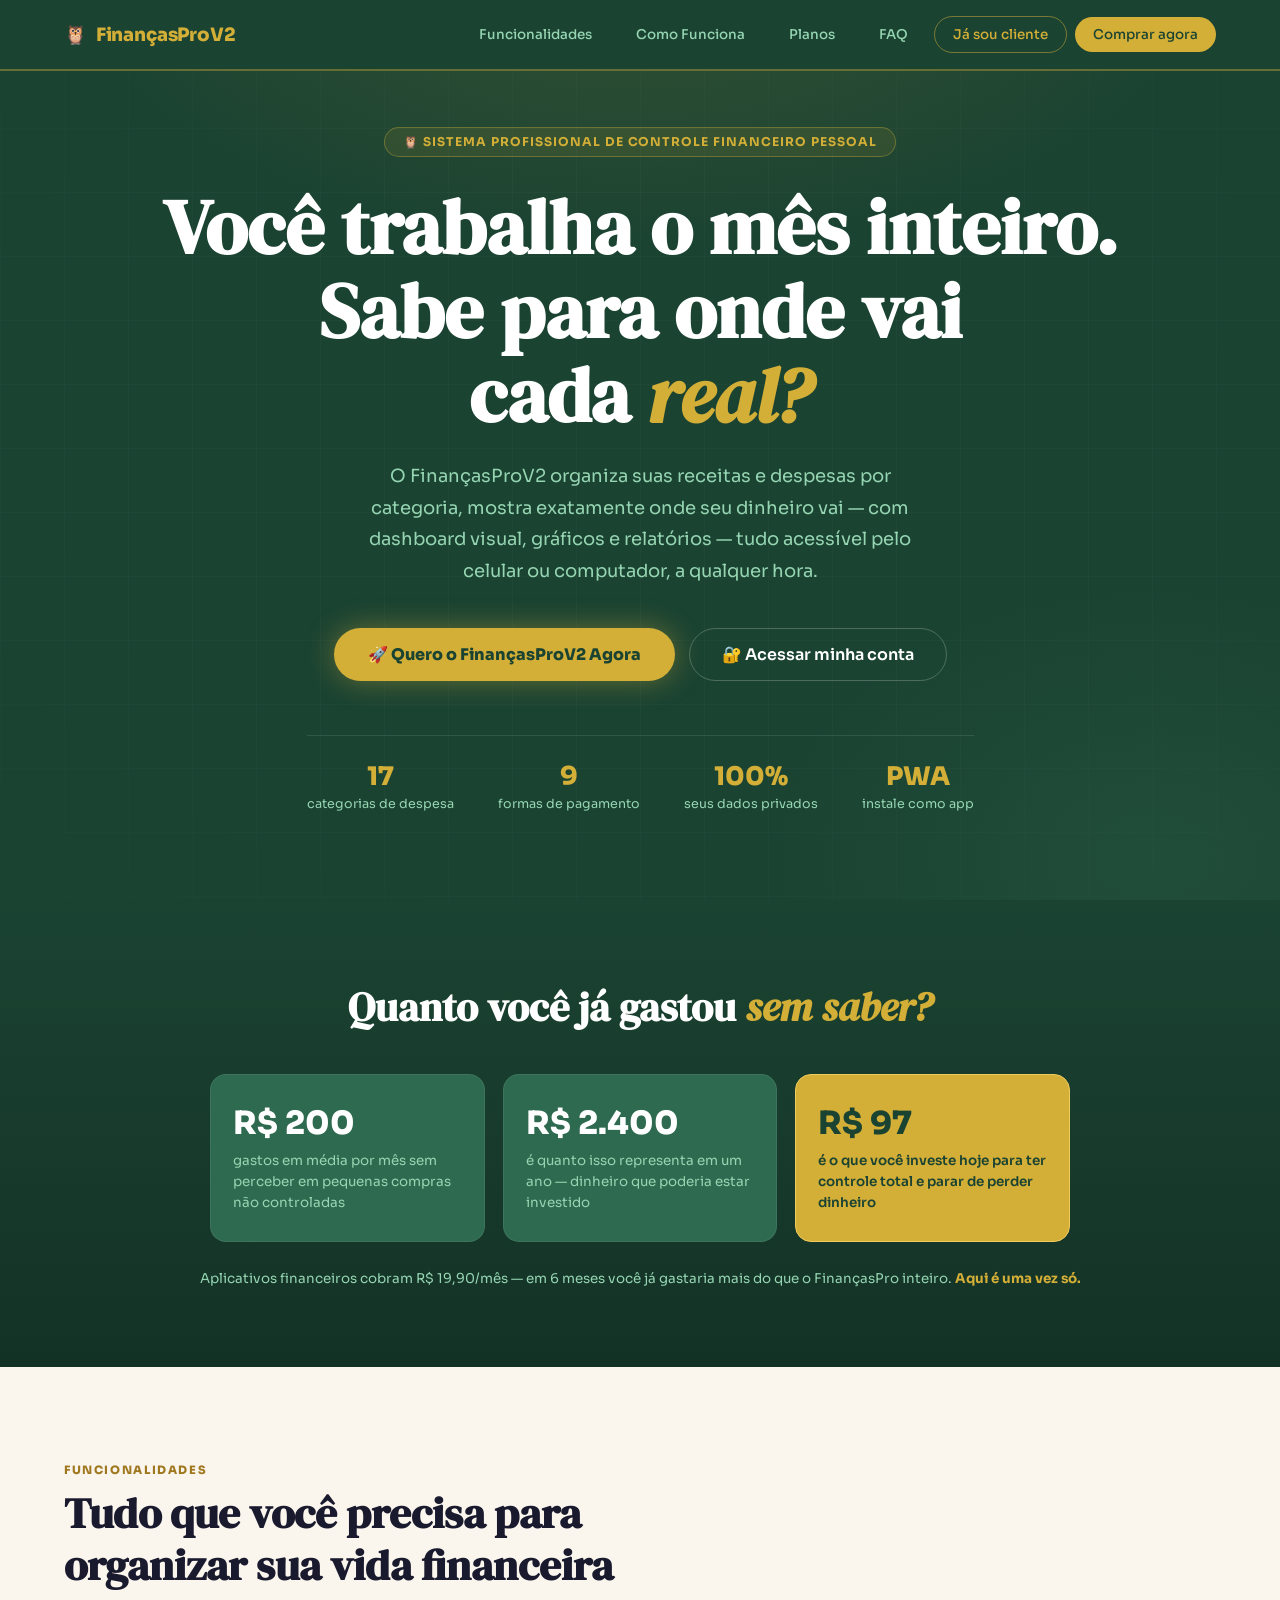
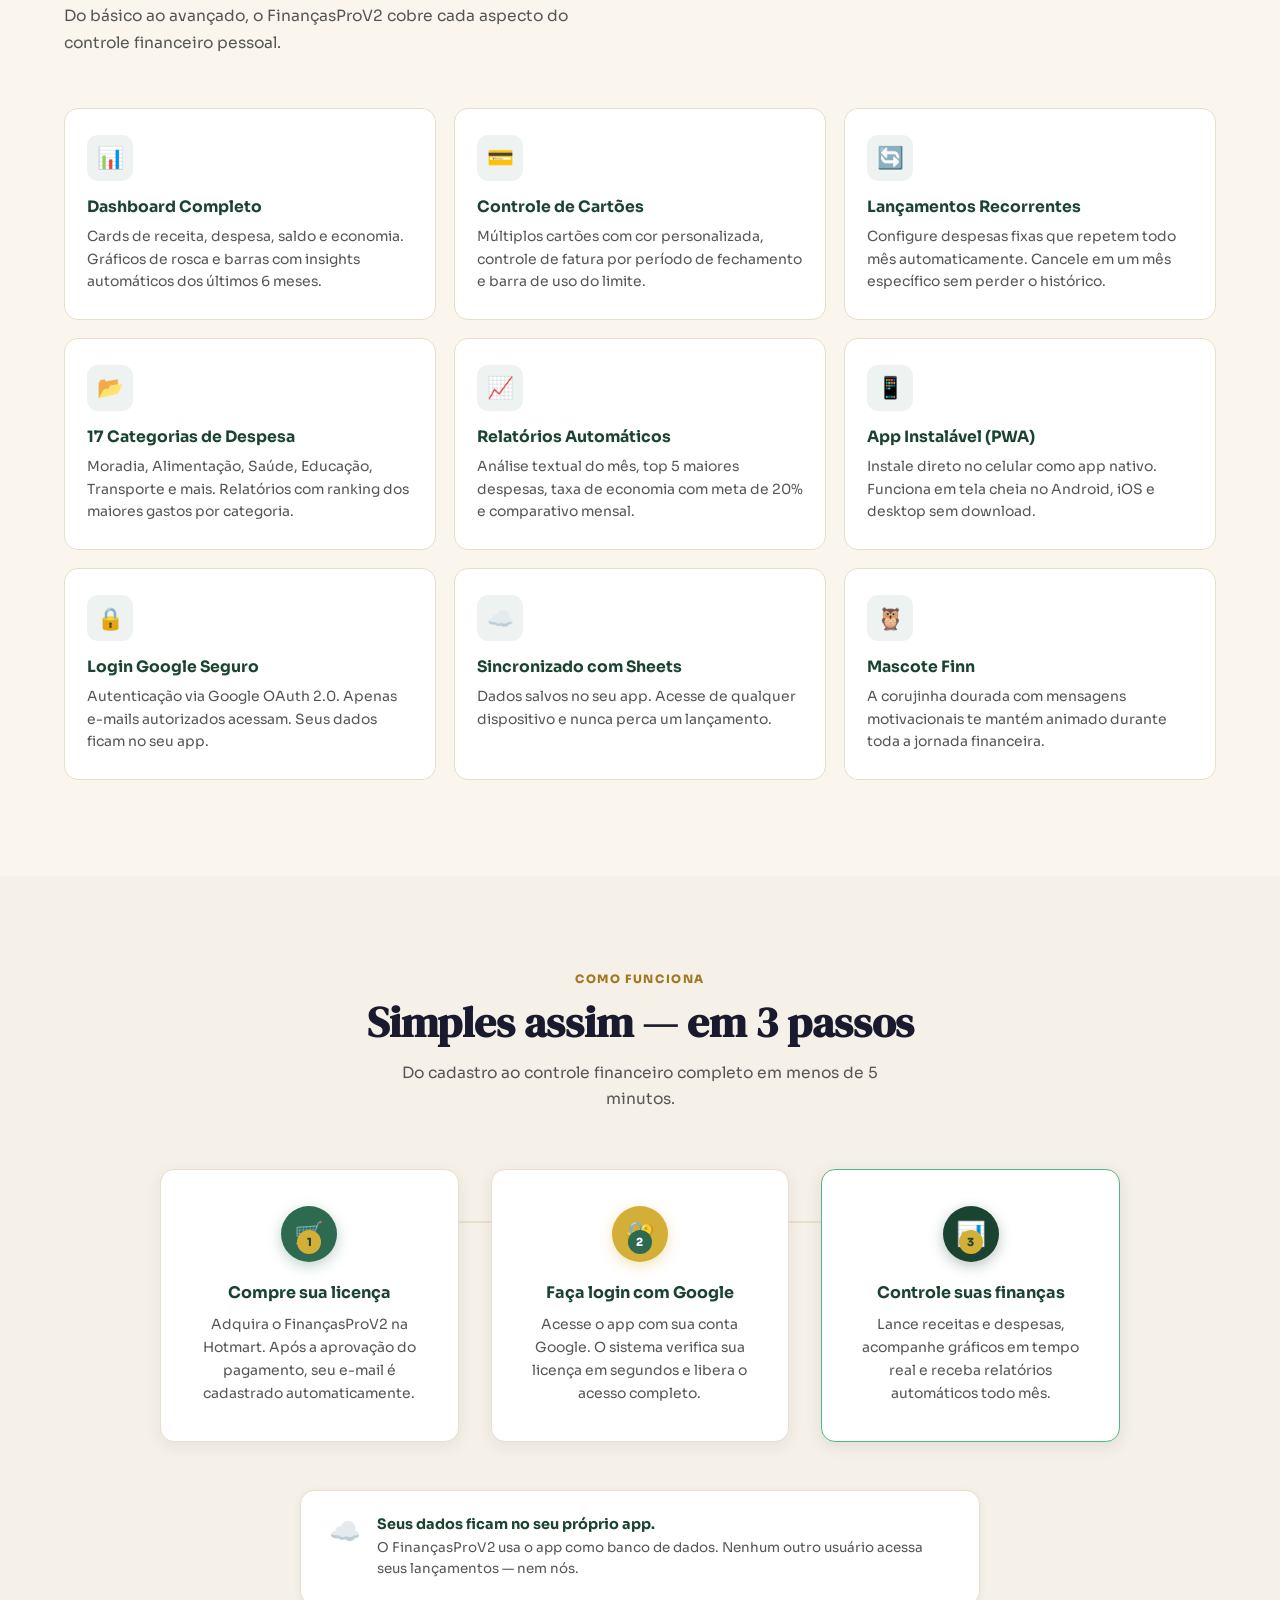
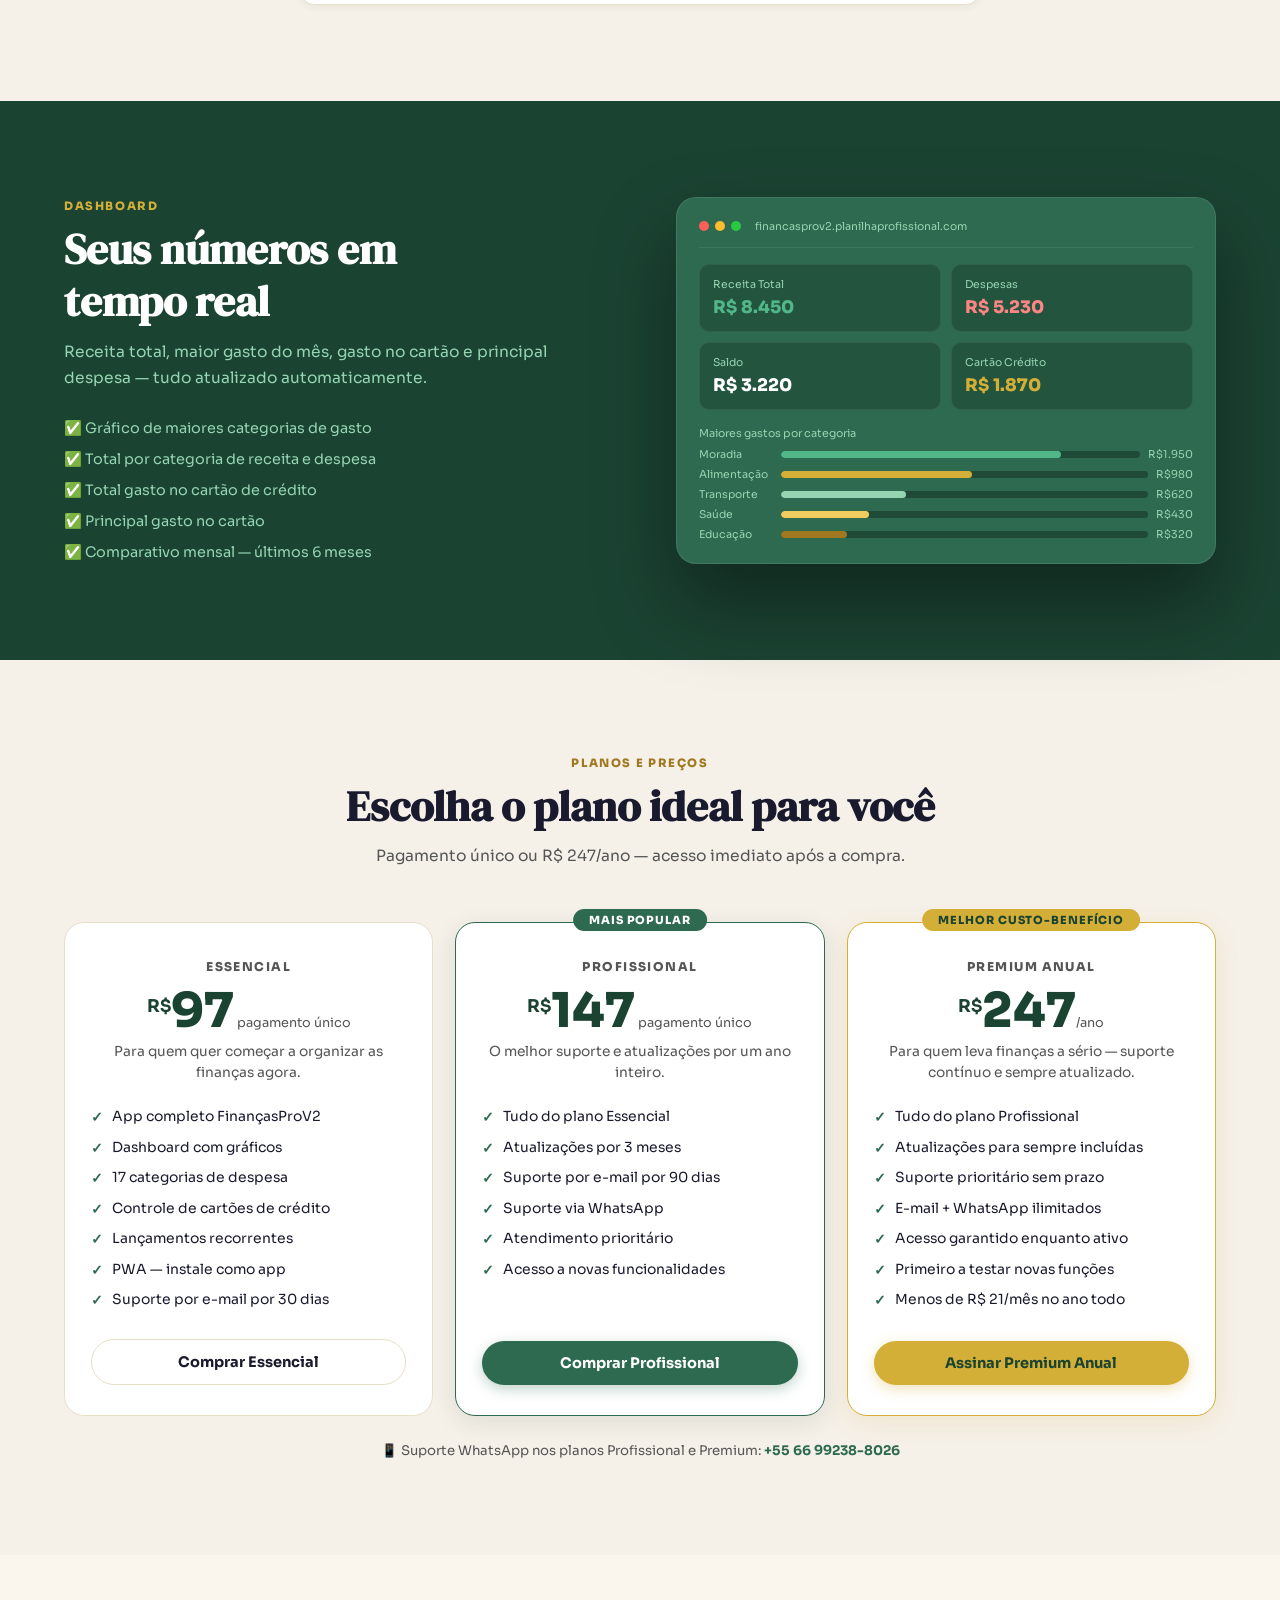
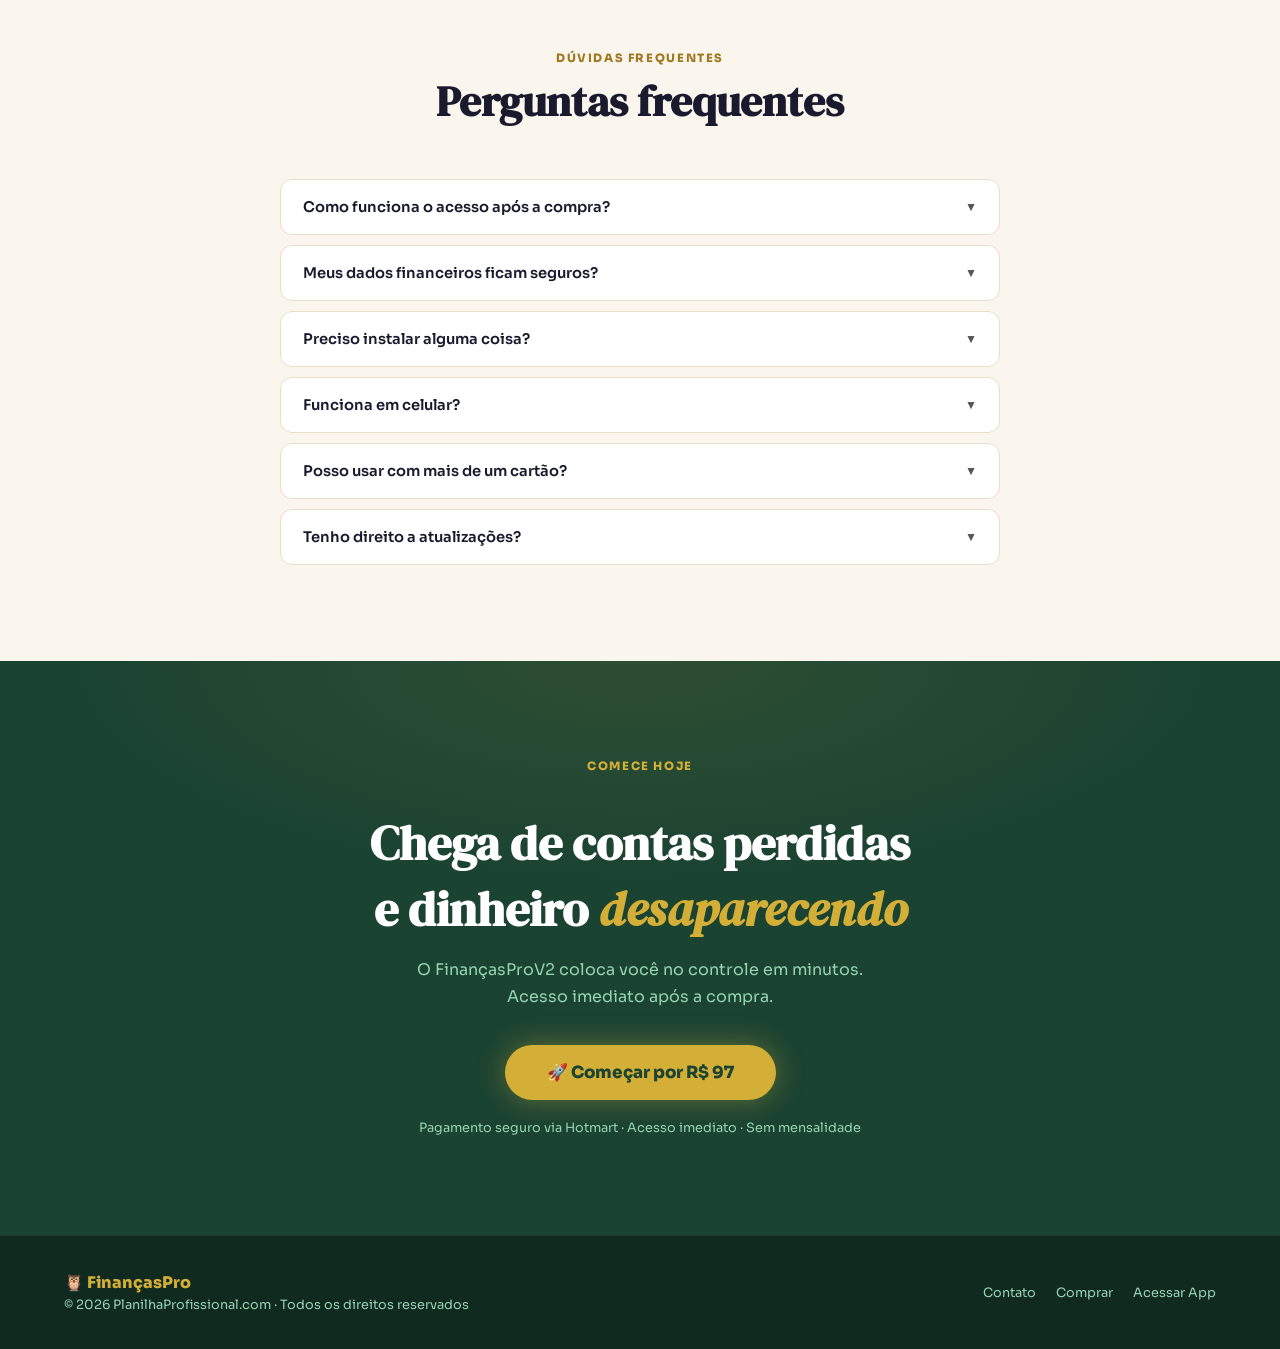
==== commit 261277ed: "Update index.html" ====
--- a/index.html
+++ b/index.html
@@ -405,8 +405,8 @@
     <div class="feature-card"><div class="feature-icon">📂</div><h3>17 Categorias de Despesa</h3><p>Moradia, Alimentação, Saúde, Educação, Transporte e mais. Relatórios com ranking dos maiores gastos por categoria.</p></div>
     <div class="feature-card"><div class="feature-icon">📈</div><h3>Relatórios Automáticos</h3><p>Análise textual do mês, top 5 maiores despesas, taxa de economia com meta de 20% e comparativo mensal.</p></div>
     <div class="feature-card"><div class="feature-icon">📱</div><h3>App Instalável (PWA)</h3><p>Instale direto no celular como app nativo. Funciona em tela cheia no Android, iOS e desktop sem download.</p></div>
-    <div class="feature-card"><div class="feature-icon">🔒</div><h3>Login Google Seguro</h3><p>Autenticação via Google OAuth 2.0. Apenas e-mails autorizados acessam. Seus dados ficam na sua aba exclusiva.</p></div>
-    <div class="feature-card"><div class="feature-icon">☁️</div><h3>Sincronizado com Sheets</h3><p>Dados salvos no Google Sheets. Acesse de qualquer dispositivo e nunca perca um lançamento.</p></div>
+    <div class="feature-card"><div class="feature-icon">🔒</div><h3>Login Google Seguro</h3><p>Autenticação via Google OAuth 2.0. Apenas e-mails autorizados acessam. Seus dados ficam no seu app.</p></div>
+    <div class="feature-card"><div class="feature-icon">☁️</div><h3>Sincronizado com Sheets</h3><p>Dados salvos no seu app. Acesse de qualquer dispositivo e nunca perca um lançamento.</p></div>
     <div class="feature-card"><div class="feature-icon">🦉</div><h3>Mascote Finn</h3><p>A corujinha dourada com mensagens motivacionais te mantém animado durante toda a jornada financeira.</p></div>
   </div>
 </section>
@@ -460,7 +460,7 @@
   <div style="max-width:680px;margin:48px auto 0;background:#fff;border-radius:var(--radius);padding:24px 28px;border:1px solid var(--bege-escuro);display:flex;align-items:flex-start;gap:16px;box-shadow:0 2px 8px rgba(27,67,50,0.06);">
     <span style="font-size:1.6rem;flex-shrink:0;">☁️</span>
     <div>
-      <strong style="font-size:0.9rem;color:var(--verde-escuro);display:block;margin-bottom:4px;">Seus dados ficam no seu próprio Google Sheets</strong>
+      <strong style="font-size:0.9rem;color:var(--verde-escuro);display:block;margin-bottom:4px;">Seus dados ficam no seu próprio app.</strong>
       <p style="font-size:0.84rem;color:var(--texto-medio);line-height:1.6;">O FinançasProV2 usa o app como banco de dados. Nenhum outro usuário acessa seus lançamentos — nem nós.</p>
     </div>
   </div>
